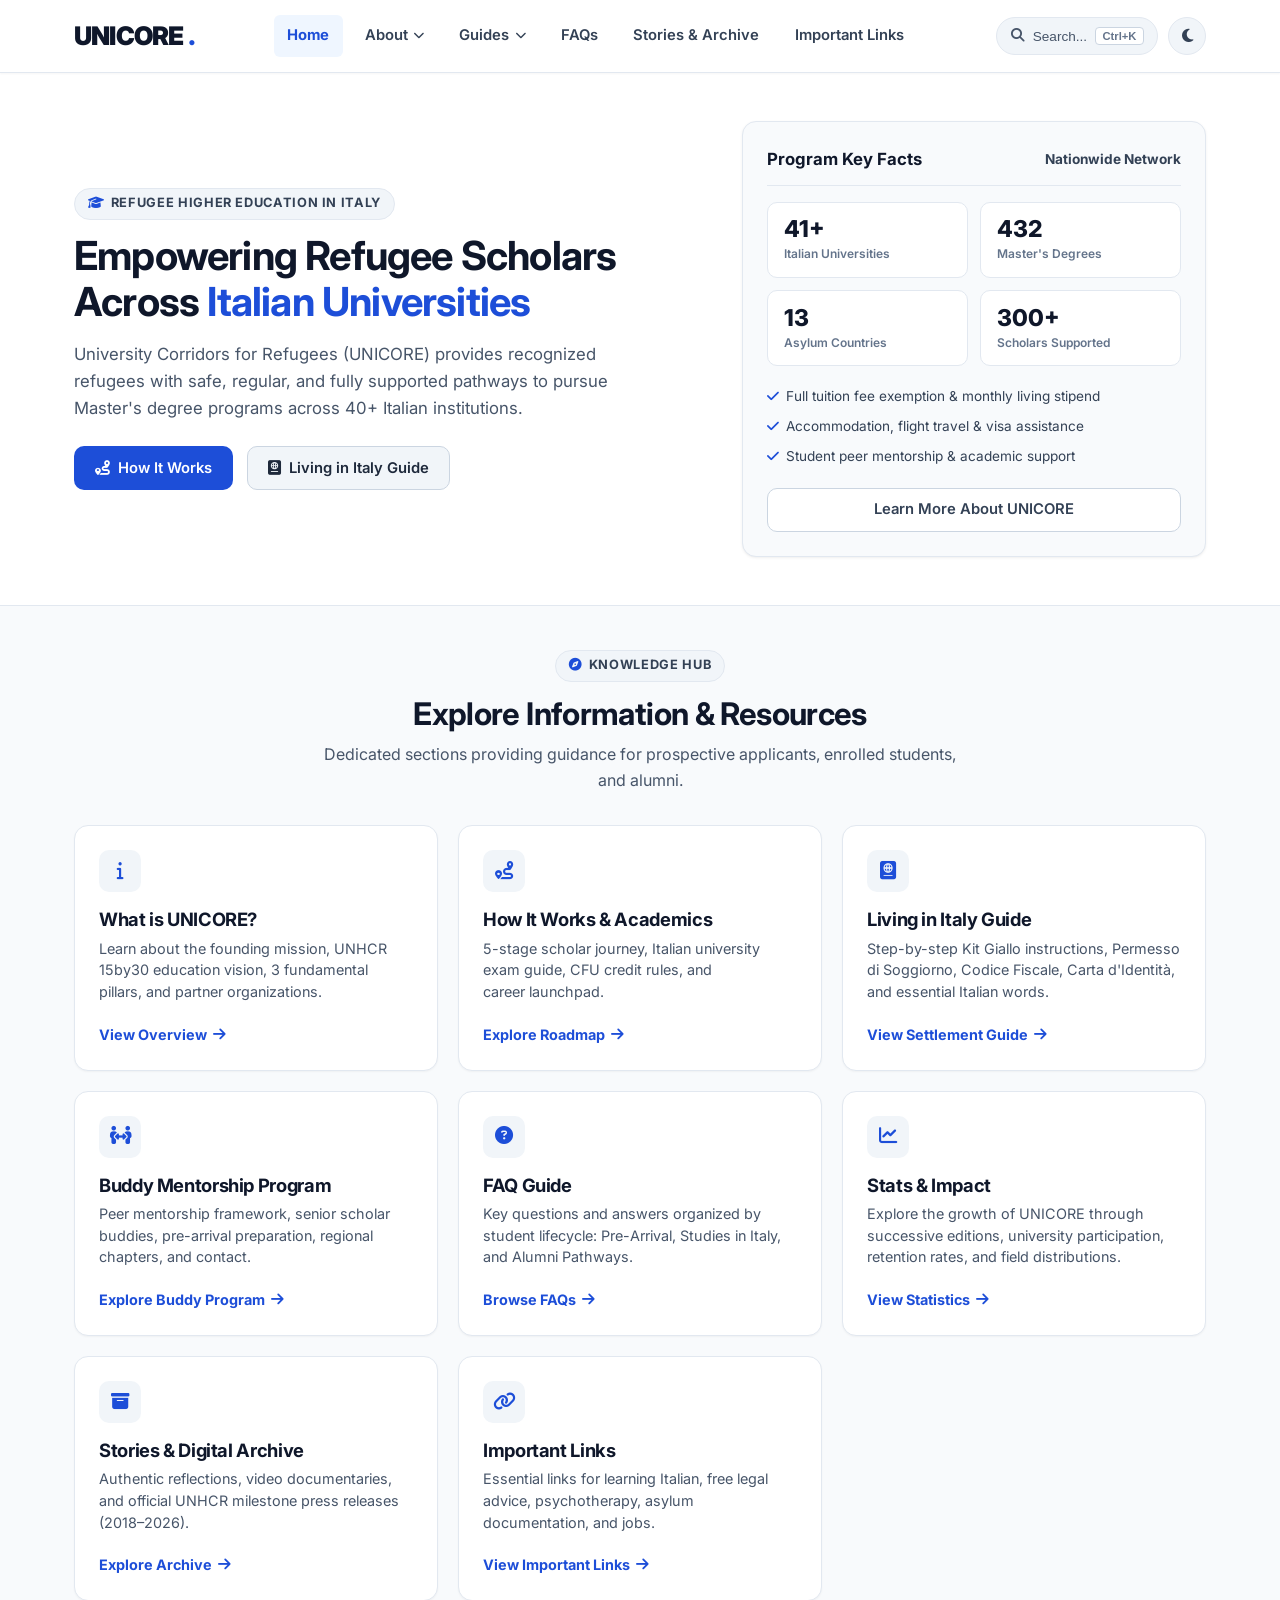
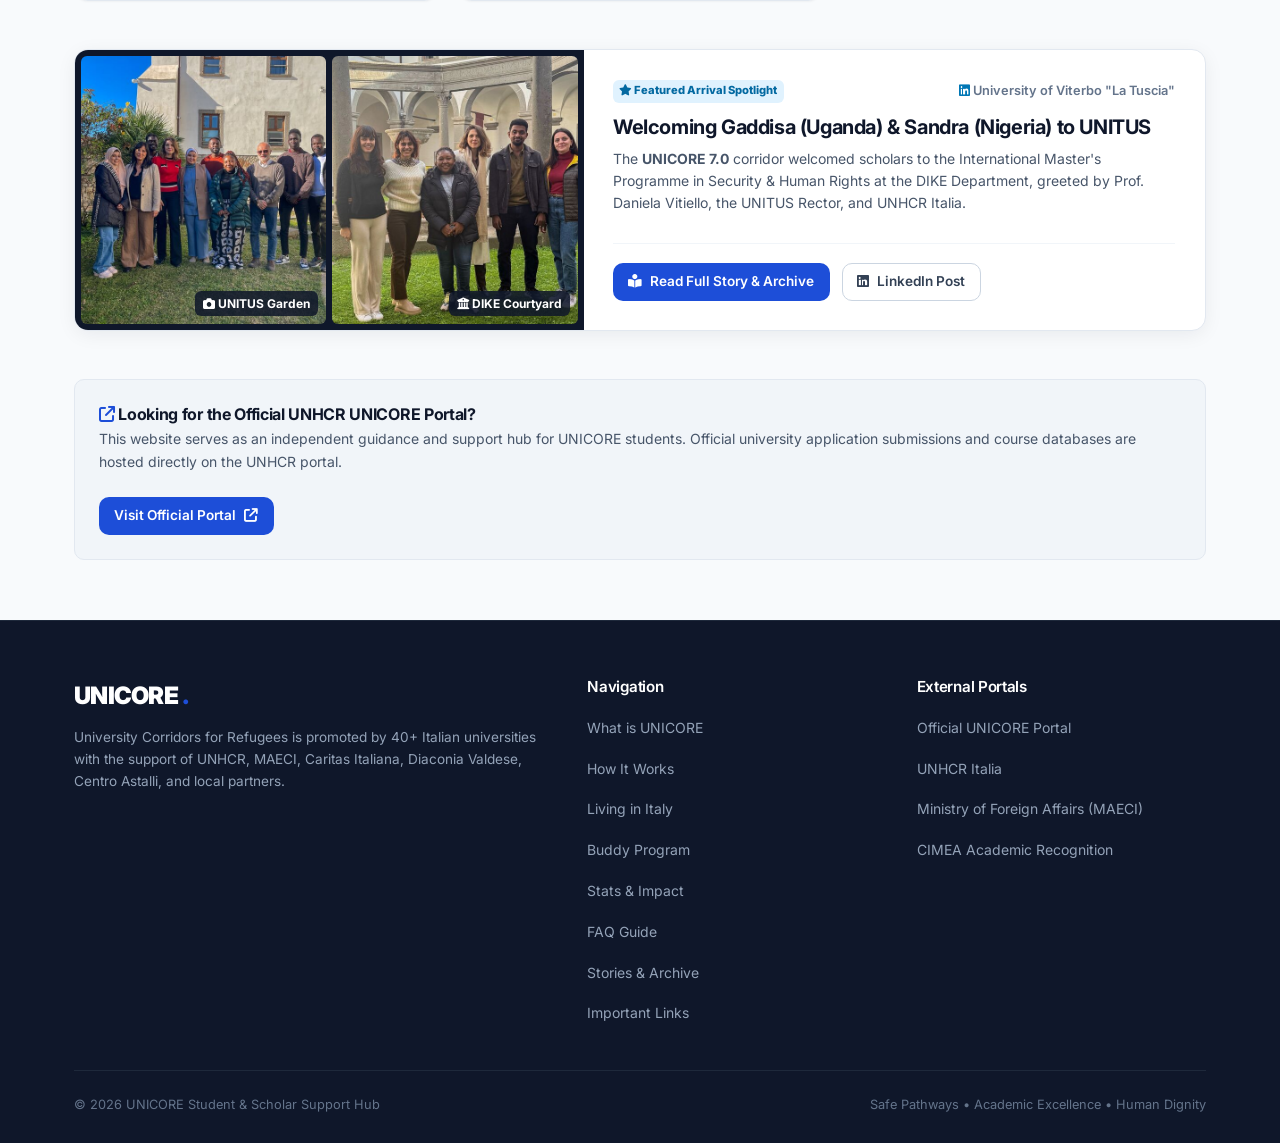
==== index.html @ dc1072e4 "feat: implement survey data improvements, student stories, and UX optimizations - Added financial su" ====
<!DOCTYPE html>
<html lang="en">
<head>
  <meta charset="UTF-8">
  <meta name="viewport" content="width=device-width, initial-scale=1.0">
  <title>UNICORE | University Corridors for Refugees Support Hub</title>
  
  <!-- Fonts & Icons -->
  <link rel="preconnect" href="https://fonts.googleapis.com">
  <link rel="preconnect" href="https://fonts.gstatic.com" crossorigin>
  <link href="https://fonts.googleapis.com/css2?family=Inter:wght@400;500;600;700;800;900&display=swap" rel="stylesheet">
  <link rel="stylesheet" href="https://cdnjs.cloudflare.com/ajax/libs/font-awesome/6.5.1/css/all.min.css">
  
  <!-- Stylesheet -->
  <link rel="stylesheet" href="css/styles.css">
</head>
<body>

  <!-- Navbar -->
  <header class="navbar">
    <div class="container">
      <a href="index.html" class="brand" aria-label="UNICORE">
        UNICORE<span class="brand-dot">.</span>
      </a>

      <nav class="nav-menu" id="navMenu" aria-label="Primary Navigation">
        <a href="index.html" class="nav-link active">Home</a>
        
        <!-- About Dropdown -->
        <div class="nav-item nav-dropdown">
          <a href="about.html" class="nav-link dropdown-trigger">
            About <i class="fa-solid fa-chevron-down" style="font-size: 0.7rem;"></i>
          </a>
          <div class="dropdown-menu">
            <a href="about.html" class="dropdown-link"><i class="fa-solid fa-info-circle"></i> Overview & Mission</a>
            <a href="how-it-works.html" class="dropdown-link"><i class="fa-solid fa-route"></i> How It Works & Academics</a>
            <a href="progress-stats.html" class="dropdown-link"><i class="fa-solid fa-chart-simple"></i> Stats & Impact</a>
          </div>
        </div>

        <!-- Guides Dropdown -->
        <div class="nav-item nav-dropdown">
          <a href="living-in-italy.html" class="nav-link dropdown-trigger">
            Guides <i class="fa-solid fa-chevron-down" style="font-size: 0.7rem;"></i>
          </a>
          <div class="dropdown-menu">
            <a href="living-in-italy.html" class="dropdown-link"><i class="fa-solid fa-passport"></i> Living in Italy & Documents</a>
            <a href="buddy-program.html" class="dropdown-link"><i class="fa-solid fa-people-arrows"></i> Buddy Mentorship Program</a>
          </div>
        </div>

        <a href="faq.html" class="nav-link">FAQs</a>
        <a href="stories-archive.html" class="nav-link">Stories & Archive</a>
        <a href="important-links.html" class="nav-link">Important Links</a>
      </nav>

            <div class="nav-actions">
        <button class="search-trigger-btn" aria-label="Open global search">
          <i class="fa-solid fa-magnifying-glass"></i>
          <span>Search...</span>
          <span class="search-kbd-shortcut">Ctrl+K</span>
        </button>

        <button class="theme-toggle-btn" aria-label="Switch between light and dark mode">
          <i class="fa-solid fa-moon"></i>
        </button>

        <button class="nav-toggle" id="navToggle" aria-label="Toggle navigation menu" aria-expanded="false">
          <i class="fa-solid fa-bars"></i>
        </button>
      </div>
    </div>
  </header>

  <!-- Hero Section -->
  <section class="home-hero">
    <div class="container">
      <div class="hero-grid">
        <div class="hero-content">
          <span class="section-badge">
            <i class="fa-solid fa-graduation-cap"></i> Refugee Higher Education In Italy
          </span>
          <h1>Empowering Refugee Scholars Across <span>Italian Universities</span></h1>
          <p>
            University Corridors for Refugees (UNICORE) provides recognized refugees with safe, regular, and fully supported pathways to pursue Master's degree programs across 40+ Italian institutions.
          </p>
          <div class="hero-cta-group">
            <a href="how-it-works.html" class="btn btn-primary">
              <i class="fa-solid fa-route"></i> How It Works
            </a>
            <a href="living-in-italy.html" class="btn btn-secondary">
              <i class="fa-solid fa-passport"></i> Living in Italy Guide
            </a>
          </div>
        </div>

        <div class="hero-card">
          <div class="hero-card-header">
            <div class="hero-card-title">Program Key Facts</div>
            <span style="font-size: 0.85rem; font-weight: 700; color: var(--slate-700);">Nationwide Network</span>
          </div>
          <div class="quick-stats-grid">
            <div class="quick-stat-item">
              <div class="quick-stat-number counter-val" data-target="41" data-suffix="+">0</div>
              <div class="quick-stat-label">Italian Universities</div>
            </div>
            <div class="quick-stat-item">
              <div class="quick-stat-number counter-val" data-target="432" data-suffix="">0</div>
              <div class="quick-stat-label">Master's Degrees</div>
            </div>
            <div class="quick-stat-item">
              <div class="quick-stat-number counter-val" data-target="13" data-suffix="">0</div>
              <div class="quick-stat-label">Asylum Countries</div>
            </div>
            <div class="quick-stat-item">
              <div class="quick-stat-number counter-val" data-target="300" data-suffix="+">0</div>
              <div class="quick-stat-label">Scholars Supported</div>
            </div>
          </div>
          <ul class="hero-feature-list">
            <li><i class="fa-solid fa-check"></i> Full tuition fee exemption & monthly living stipend</li>
            <li><i class="fa-solid fa-check"></i> Accommodation, flight travel & visa assistance</li>
            <li><i class="fa-solid fa-check"></i> Student peer mentorship & academic support</li>
          </ul>
          <a href="about.html" class="btn btn-outline" style="width: 100%;">
            Learn More About UNICORE
          </a>
        </div>
      </div>
    </div>
  </section>

  <!-- Portal Sections Gateway Grid -->
  <section class="section bg-light">
    <div class="container">
      <div class="section-header">
        <span class="section-badge"><i class="fa-solid fa-compass"></i> Knowledge Hub</span>
        <h2>Explore Information & Resources</h2>
        <p>
          Dedicated sections providing guidance for prospective applicants, enrolled students, and alumni.
        </p>
      </div>

      <div class="portal-grid">
        
        <!-- Gateway Card 1 -->
        <div class="portal-card">
          <div class="portal-card-icon"><i class="fa-solid fa-info"></i></div>
          <h3>What is UNICORE?</h3>
          <p>
            Learn about the founding mission, UNHCR 15by30 education vision, 3 fundamental pillars, and partner organizations.
          </p>
          <a href="about.html" class="portal-card-link">View Overview <i class="fa-solid fa-arrow-right"></i></a>
        </div>

        <!-- Gateway Card 2 -->
        <div class="portal-card">
          <div class="portal-card-icon"><i class="fa-solid fa-route"></i></div>
          <h3>How It Works & Academics</h3>
          <p>
            5-stage scholar journey, Italian university exam guide, CFU credit rules, and career launchpad.
          </p>
          <a href="how-it-works.html" class="portal-card-link">Explore Roadmap <i class="fa-solid fa-arrow-right"></i></a>
        </div>

        <!-- Gateway Card 3 -->
        <div class="portal-card">
          <div class="portal-card-icon"><i class="fa-solid fa-passport"></i></div>
          <h3>Living in Italy Guide</h3>
          <p>
            Step-by-step Kit Giallo instructions, Permesso di Soggiorno, Codice Fiscale, Carta d'Identità, and essential Italian words.
          </p>
          <a href="living-in-italy.html" class="portal-card-link">View Settlement Guide <i class="fa-solid fa-arrow-right"></i></a>
        </div>

        <!-- Gateway Card 4 -->
        <div class="portal-card">
          <div class="portal-card-icon"><i class="fa-solid fa-people-arrows"></i></div>
          <h3>Buddy Mentorship Program</h3>
          <p>
            Peer mentorship framework, senior scholar buddies, pre-arrival preparation, regional chapters, and contact.
          </p>
          <a href="buddy-program.html" class="portal-card-link">Explore Buddy Program <i class="fa-solid fa-arrow-right"></i></a>
        </div>

        <!-- Gateway Card 5 -->
        <div class="portal-card">
          <div class="portal-card-icon"><i class="fa-solid fa-circle-question"></i></div>
          <h3>FAQ Guide</h3>
          <p>
            Key questions and answers organized by student lifecycle: Pre-Arrival, Studies in Italy, and Alumni Pathways.
          </p>
          <a href="faq.html" class="portal-card-link">Browse FAQs <i class="fa-solid fa-arrow-right"></i></a>
        </div>

        <!-- Gateway Card 6 -->
        <div class="portal-card">
          <div class="portal-card-icon"><i class="fa-solid fa-chart-line"></i></div>
          <h3>Stats & Impact</h3>
          <p>
            Explore the growth of UNICORE through successive editions, university participation, retention rates, and field distributions.
          </p>
          <a href="progress-stats.html" class="portal-card-link">View Statistics <i class="fa-solid fa-arrow-right"></i></a>
        </div>

        <!-- Gateway Card 7 -->
        <div class="portal-card">
          <div class="portal-card-icon"><i class="fa-solid fa-box-archive"></i></div>
          <h3>Stories & Digital Archive</h3>
          <p>
            Authentic reflections, video documentaries, and official UNHCR milestone press releases (2018–2026).
          </p>
          <a href="stories-archive.html" class="portal-card-link">Explore Archive <i class="fa-solid fa-arrow-right"></i></a>
        </div>

        <!-- Gateway Card 8 -->
        <div class="portal-card">
          <div class="portal-card-icon"><i class="fa-solid fa-link"></i></div>
          <h3>Important Links</h3>
          <p>
            Essential links for learning Italian, free legal advice, psychotherapy, asylum documentation, and jobs.
          </p>
          <a href="important-links.html" class="portal-card-link">View Important Links <i class="fa-solid fa-arrow-right"></i></a>
        </div>

      </div>

      <!-- Featured Scholar Story Spotlight -->
      <div class="spotlight-story-card" style="margin: 3rem 0 2rem 0;">
        <div class="spotlight-story-grid">
          
          <div class="spotlight-media-gallery">
            <a href="images/stories/unitus_unicore_7_garden.jpg" target="_blank" rel="noopener noreferrer" class="spotlight-media-link">
              <img src="images/stories/unitus_unicore_7_garden.jpg" alt="University of Tuscia UNICORE 7.0 Reception in Garden">
              <span class="video-duration-badge" style="bottom: 8px; right: 8px; background: rgba(15, 23, 42, 0.85);"><i class="fa-solid fa-camera"></i> UNITUS Garden</span>
            </a>
            <a href="images/stories/unitus_unicore_7_courtyard.jpg" target="_blank" rel="noopener noreferrer" class="spotlight-media-link">
              <img src="images/stories/unitus_unicore_7_courtyard.jpg" alt="University of Tuscia DIKE Courtyard">
              <span class="video-duration-badge" style="bottom: 8px; right: 8px; background: rgba(15, 23, 42, 0.85);"><i class="fa-solid fa-building-columns"></i> DIKE Courtyard</span>
            </a>
          </div>

          <div class="spotlight-content-body">
            <div>
              <div style="display: flex; align-items: center; justify-content: space-between; gap: 0.5rem; flex-wrap: wrap; margin-bottom: 0.75rem;">
                <span class="glossary-category-badge" style="background: #e0f2fe; color: #0369a1; font-weight: 800;"><i class="fa-solid fa-star"></i> Featured Arrival Spotlight</span>
                <span style="font-size: 0.8rem; color: var(--slate-500); font-weight: 600;"><i class="fa-brands fa-linkedin" style="color: #0077b5;"></i> University of Viterbo "La Tuscia"</span>
              </div>

              <h3 style="font-size: 1.25rem; color: var(--slate-900); margin-bottom: 0.5rem;">
                Welcoming Gaddisa (Uganda) & Sandra (Nigeria) to UNITUS
              </h3>

              <p style="font-size: 0.875rem; color: var(--slate-600); line-height: 1.6; margin-bottom: 1rem;">
                The <strong>UNICORE 7.0</strong> corridor welcomed scholars to the International Master's Programme in Security & Human Rights at the DIKE Department, greeted by Prof. Daniela Vitiello, the UNITUS Rector, and UNHCR Italia.
              </p>
            </div>

            <div class="spotlight-footer-actions">
              <a href="stories-archive.html" class="btn btn-primary btn-sm">
                <i class="fa-solid fa-book-open-reader"></i> Read Full Story & Archive
              </a>
              <a href="https://www.linkedin.com/posts/daniela-vitiello_unicore-activity-7396238700147367936-yoml" target="_blank" rel="noopener noreferrer" class="btn btn-outline btn-sm">
                <i class="fa-brands fa-linkedin"></i> LinkedIn Post
              </a>
            </div>
          </div>

        </div>
      </div>

      <!-- Official Reference Callout -->
      <div class="official-reference-box">
        <div class="official-reference-text">
          <h4><i class="fa-solid fa-arrow-up-right-from-square" style="color: var(--primary);"></i> Looking for the Official UNHCR UNICORE Portal?</h4>
          <p>This website serves as an independent guidance and support hub for UNICORE students. Official university application submissions and course databases are hosted directly on the UNHCR portal.</p>
        </div>
        <a href="https://universitycorridors.unhcr.it/" target="_blank" rel="noopener noreferrer" class="btn btn-primary btn-sm">
          Visit Official Portal <i class="fa-solid fa-external-link"></i>
        </a>
      </div>

    </div>
  </section>

  <!-- Footer -->
  <footer class="footer">
    <div class="container">
      <div class="footer-grid">
        <div class="footer-brand">
          <div class="brand">UNICORE<span class="brand-dot">.</span></div>
          <p>
            University Corridors for Refugees is promoted by 40+ Italian universities with the support of UNHCR, MAECI, Caritas Italiana, Diaconia Valdese, Centro Astalli, and local partners.
          </p>
        </div>

        <div class="footer-col">
          <h4>Navigation</h4>
          <ul class="footer-links">
            <li><a href="about.html">What is UNICORE</a></li>
            <li><a href="how-it-works.html">How It Works</a></li>
            <li><a href="living-in-italy.html">Living in Italy</a></li>
            <li><a href="buddy-program.html">Buddy Program</a></li>
            <li><a href="progress-stats.html">Stats & Impact</a></li>
            <li><a href="faq.html">FAQ Guide</a></li>
            <li><a href="stories-archive.html">Stories & Archive</a></li>
            <li><a href="important-links.html">Important Links</a></li>
          </ul>
        </div>

        <div class="footer-col">
          <h4>External Portals</h4>
          <ul class="footer-links">
            <li><a href="https://universitycorridors.unhcr.it/" target="_blank" rel="noopener noreferrer">Official UNICORE Portal</a></li>
            <li><a href="https://www.unhcr.it/" target="_blank" rel="noopener noreferrer">UNHCR Italia</a></li>
            <li><a href="https://www.esteri.it/" target="_blank" rel="noopener noreferrer">Ministry of Foreign Affairs (MAECI)</a></li>
            <li><a href="https://www.cimea.it/" target="_blank" rel="noopener noreferrer">CIMEA Academic Recognition</a></li>
          </ul>
        </div>
      </div>

      <div class="footer-bottom">
        <div>&copy; 2026 UNICORE Student & Scholar Support Hub</div>
        <div>Safe Pathways &bull; Academic Excellence &bull; Human Dignity</div>
      </div>
    </div>
  </footer>

    <!-- Universal Global Search Modal -->
  <div class="search-modal-backdrop" id="globalSearchModal" role="dialog" aria-modal="true" aria-label="Search site resources">
    <div class="search-modal-card">
      <div class="search-modal-header">
        <i class="fa-solid fa-magnifying-glass"></i>
        <input type="text" id="globalSearchInput" class="search-modal-input" placeholder="Search guides, Permesso, CFU, universities, FAQs..." autocomplete="off">
        <button class="search-modal-close-btn" aria-label="Close search">ESC</button>
      </div>
      <div class="search-results-list" id="globalSearchResults">
        <!-- Live dynamic search items will be populated here -->
      </div>
      <div class="search-modal-footer">
        <span>Press <kbd>ESC</kbd> to close</span>
        <div class="search-footer-shortcuts">
          <span>Navigate <kbd>&uarr;</kbd> <kbd>&darr;</kbd></span>
          <span>Select <kbd>&crarr;</kbd></span>
        </div>
      </div>
    </div>
  </div>

  <script src="js/app.js"></script>
</body>
</html>
---- css/styles.css ----
/* ==========================================================================
   UNICORE Scholar & Student Support Platform — Design System & Stylesheet
   Executive, Clean, Modern, Neutral & Mobile-Optimized
   ========================================================================== */

:root {
  /* Clean, Neutral & Executive Color Palette */
  --primary: #1d4ed8;            /* Executive Royal Blue (Single Focused Accent) */
  --primary-hover: #1e40af;
  --primary-light: #eff6ff;
  --primary-border: #bfdbfe;
  
  --slate-900: #0f172a;          /* Deep Headline Slate */
  --slate-800: #1e293b;          /* Dark Surface Slate */
  --slate-700: #334155;          /* Primary Body Text */
  --slate-600: #475569;          /* Secondary Text */
  --slate-500: #64748b;          /* Muted Text & Neutral Icons */
  --slate-400: #94a3b8;          /* Light Slate Accents */
  --slate-300: #cbd5e1;          /* Form Borders */
  --slate-200: #e2e8f0;          /* Clean Component Borders */
  --slate-100: #f1f5f9;          /* Neutral Surface Backgrounds */
  --slate-50: #f8fafc;           /* Light Canvas */
  --white: #ffffff;
  
  /* Neutral Functional Tokens */
  --surface-badge: #f1f5f9;
  --surface-badge-border: #e2e8f0;
  --surface-badge-text: #334155;

  /* Layout & Geometry */
  --radius-sm: 6px;
  --radius-md: 10px;
  --radius-lg: 14px;
  --radius-xl: 20px;
  --radius-full: 9999px;
  
  --shadow-xs: 0 1px 2px 0 rgba(0, 0, 0, 0.04);
  --shadow-sm: 0 1px 3px 0 rgba(0, 0, 0, 0.06), 0 1px 2px -1px rgba(0, 0, 0, 0.04);
  --shadow-md: 0 4px 12px -2px rgba(0, 0, 0, 0.06), 0 2px 6px -2px rgba(0, 0, 0, 0.04);
  --shadow-lg: 0 12px 24px -4px rgba(0, 0, 0, 0.08), 0 4px 8px -2px rgba(0, 0, 0, 0.03);
  --shadow-xl: 0 20px 30px -6px rgba(15, 23, 42, 0.1);
  
  --transition: all 0.2s cubic-bezier(0.4, 0, 0.2, 1);
  --font-main: 'Inter', -apple-system, BlinkMacSystemFont, 'Segoe UI', Roboto, Helvetica, Arial, sans-serif;
}

/* High-Contrast / Dark Mode Theme Variables */
[data-theme="dark"] {
  --primary: #38bdf8;            /* Sky Blue Accent */
  --primary-hover: #7dd3fc;
  --primary-light: #082f49;
  --primary-border: #0284c7;
  
  --slate-900: #f8fafc;          /* Pure Light for Headings */
  --slate-800: #f1f5f9;          /* High contrast text */
  --slate-700: #e2e8f0;          /* Main body text */
  --slate-600: #cbd5e1;          /* Secondary text */
  --slate-500: #94a3b8;          /* Muted labels & icons */
  --slate-400: #64748b;
  --slate-300: #475569;          /* Form inputs & borders */
  --slate-200: #334155;          /* Card borders */
  --slate-100: #1e293b;          /* Secondary surface */
  --slate-50: #0b1120;           /* Main dark canvas */
  --white: #131d33;              /* Base card backgrounds */
  
  --surface-badge: #1e293b;
  --surface-badge-border: #334155;
  --surface-badge-text: #e2e8f0;

  --shadow-xs: 0 1px 2px 0 rgba(0, 0, 0, 0.4);
  --shadow-sm: 0 1px 3px 0 rgba(0, 0, 0, 0.5);
  --shadow-md: 0 4px 12px -2px rgba(0, 0, 0, 0.6);
  --shadow-lg: 0 12px 24px -4px rgba(0, 0, 0, 0.7);
  --shadow-xl: 0 20px 30px -6px rgba(0, 0, 0, 0.8);
}

/* Global Reset */
* {
  box-sizing: border-box;
  margin: 0;
  padding: 0;
}

html {
  scroll-behavior: smooth;
  font-size: 16px;
  -webkit-text-size-adjust: 100%;
}

body {
  font-family: var(--font-main);
  color: var(--slate-700);
  background-color: var(--slate-50);
  line-height: 1.6;
  -webkit-font-smoothing: antialiased;
  -moz-osx-font-smoothing: grayscale;
  display: flex;
  flex-direction: column;
  min-height: 100vh;
  overflow-x: hidden;
}

img {
  max-width: 100%;
  height: auto;
  display: block;
}

a {
  color: var(--primary);
  text-decoration: none;
  transition: var(--transition);
}

a:hover {
  color: var(--primary-hover);
}

ul {
  list-style: none;
}

/* Layout Container (Desktop & Mobile Optimized) */
.container {
  max-width: 1180px;
  margin: 0 auto;
  padding: 0 1.5rem;
  width: 100%;
}

/* Typography */
h1, h2, h3, h4, h5, h6 {
  color: var(--slate-900);
  font-weight: 700;
  line-height: 1.25;
  letter-spacing: -0.02em;
}

/* Clean Neutral Section Badges (No Rainbow Clutter) */
.section-badge {
  display: inline-flex;
  align-items: center;
  gap: 0.4rem;
  font-size: 0.8rem;
  font-weight: 700;
  text-transform: uppercase;
  letter-spacing: 0.05em;
  color: var(--slate-700);
  background-color: var(--surface-badge);
  border: 1px solid var(--surface-badge-border);
  padding: 0.3rem 0.8rem;
  border-radius: var(--radius-full);
  margin-bottom: 0.85rem;
}

.section-badge i {
  color: var(--primary);
}

.section-header {
  text-align: center;
  max-width: 720px;
  margin: 0 auto 2rem auto;
}

.section-header h2 {
  font-size: 1.95rem;
  margin-bottom: 0.5rem;
}

.section-header p {
  font-size: 1rem;
  color: var(--slate-600);
}

/* Breadcrumbs Bar */
.breadcrumbs-bar {
  background-color: var(--white);
  border-bottom: 1px solid var(--slate-200);
  padding: 0.75rem 0;
  font-size: 0.85rem;
}

.breadcrumbs {
  display: flex;
  align-items: center;
  gap: 0.5rem;
  color: var(--slate-500);
  flex-wrap: wrap;
}

.breadcrumbs a {
  color: var(--slate-600);
  font-weight: 500;
}

.breadcrumbs a:hover {
  color: var(--primary);
}

.breadcrumbs .current {
  color: var(--slate-900);
  font-weight: 600;
}

/* Buttons (Touch-Friendly & Accessible) */
.btn {
  display: inline-flex;
  align-items: center;
  justify-content: center;
  gap: 0.5rem;
  font-size: 0.925rem;
  font-weight: 600;
  padding: 0.65rem 1.25rem;
  min-height: 44px; /* Mobile accessibility standard */
  border-radius: var(--radius-md);
  border: 1px solid transparent;
  cursor: pointer;
  transition: var(--transition);
  text-align: center;
  line-height: 1.4;
  touch-action: manipulation;
}

.btn-primary {
  background-color: var(--primary);
  color: var(--white);
}

.btn-primary:hover {
  background-color: var(--primary-hover);
  color: var(--white);
  box-shadow: var(--shadow-sm);
  transform: translateY(-1px);
}

.btn-secondary {
  background-color: var(--slate-100);
  color: var(--slate-800);
  border-color: var(--slate-300);
}

.btn-secondary:hover {
  background-color: var(--slate-200);
  color: var(--slate-900);
}

.btn-outline {
  border-color: var(--slate-300);
  color: var(--slate-700);
  background: var(--white);
}

.btn-outline:hover {
  border-color: var(--primary);
  color: var(--primary);
  background: var(--primary-light);
}

.btn-sm {
  padding: 0.45rem 0.9rem;
  font-size: 0.85rem;
  min-height: 38px;
}

/* Navbar */
.navbar {
  position: sticky;
  top: 0;
  z-index: 1000;
  background-color: var(--white);
  border-bottom: 1px solid var(--slate-200);
  box-shadow: var(--shadow-xs);
}

.navbar .container {
  display: flex;
  align-items: center;
  justify-content: space-between;
  height: 4.5rem;
}

/* Clean Text Brand */
.brand {
  display: flex;
  align-items: center;
  gap: 0.25rem;
  font-size: 1.6rem;
  font-weight: 900;
  letter-spacing: -0.03em;
  color: var(--slate-900);
  text-decoration: none;
}

.brand-dot {
  color: var(--primary);
}

/* Desktop Navigation Menu */
.nav-menu {
  display: flex;
  align-items: center;
  gap: 0.5rem;
}

.nav-item {
  position: relative;
}

.nav-link {
  display: inline-flex;
  align-items: center;
  gap: 0.35rem;
  color: var(--slate-700);
  font-weight: 600;
  font-size: 0.925rem;
  padding: 0.55rem 0.85rem;
  border-radius: var(--radius-sm);
  transition: var(--transition);
  min-height: 40px;
}

.nav-link:hover {
  color: var(--primary);
  background-color: var(--slate-100);
}

.nav-link.active {
  color: var(--primary);
  background-color: var(--primary-light);
  font-weight: 700;
}

/* Dropdown Menu */
.nav-dropdown {
  position: relative;
}

.dropdown-menu {
  position: absolute;
  top: 100%;
  left: 0;
  width: 220px;
  background-color: var(--white);
  border: 1px solid var(--slate-200);
  border-radius: var(--radius-md);
  box-shadow: var(--shadow-lg);
  padding: 0.5rem;
  display: none;
  flex-direction: column;
  gap: 0.25rem;
  z-index: 1010;
  animation: dropdownFade 0.15s ease-out forwards;
}

@keyframes dropdownFade {
  from { opacity: 0; transform: translateY(6px); }
  to { opacity: 1; transform: translateY(0); }
}

.nav-dropdown:hover .dropdown-menu,
.nav-dropdown:focus-within .dropdown-menu {
  display: flex;
}

.dropdown-link {
  display: flex;
  align-items: center;
  gap: 0.6rem;
  padding: 0.6rem 0.75rem;
  font-size: 0.875rem;
  font-weight: 500;
  color: var(--slate-700);
  border-radius: var(--radius-sm);
  transition: var(--transition);
  min-height: 40px;
}

.dropdown-link i {
  color: var(--slate-400);
  width: 16px;
  font-size: 0.85rem;
}

.dropdown-link:hover {
  background-color: var(--primary-light);
  color: var(--primary);
}

.dropdown-link:hover i {
  color: var(--primary);
}

.dropdown-link.active {
  background-color: var(--primary-light);
  color: var(--primary);
  font-weight: 700;
}

/* Nav Actions & Quick Controls */
.nav-actions {
  display: flex;
  align-items: center;
  gap: 0.6rem;
}

.search-trigger-btn {
  display: inline-flex;
  align-items: center;
  gap: 0.5rem;
  background-color: var(--slate-100);
  border: 1px solid var(--slate-200);
  border-radius: var(--radius-full);
  padding: 0.4rem 0.85rem;
  font-size: 0.85rem;
  font-weight: 500;
  color: var(--slate-600);
  cursor: pointer;
  transition: var(--transition);
  min-height: 38px;
}

.search-trigger-btn:hover {
  background-color: var(--slate-200);
  color: var(--slate-900);
  border-color: var(--primary-border);
}

.search-kbd-shortcut {
  font-size: 0.7rem;
  font-weight: 700;
  background-color: var(--white);
  border: 1px solid var(--slate-300);
  padding: 0.15rem 0.4rem;
  border-radius: 4px;
  color: var(--slate-500);
}

.theme-toggle-btn {
  background: var(--slate-100);
  border: 1px solid var(--slate-200);
  border-radius: var(--radius-full);
  width: 38px;
  height: 38px;
  display: inline-flex;
  align-items: center;
  justify-content: center;
  color: var(--slate-700);
  cursor: pointer;
  transition: var(--transition);
  font-size: 0.95rem;
}

.theme-toggle-btn:hover {
  background-color: var(--slate-200);
  color: var(--primary);
  border-color: var(--primary-border);
}

.nav-toggle {
  display: none;
  background: none;
  border: 1px solid var(--slate-300);
  border-radius: var(--radius-sm);
  padding: 0.5rem 0.75rem;
  min-width: 44px;
  min-height: 44px;
  font-size: 1.25rem;
  color: var(--slate-800);
  cursor: pointer;
  touch-action: manipulation;
}

.nav-toggle:focus {
  outline: 2px solid var(--primary);
}

/* Global Search Modal */
.search-modal-backdrop {
  position: fixed;
  top: 0;
  left: 0;
  width: 100vw;
  height: 100vh;
  background-color: rgba(15, 23, 42, 0.65);
  backdrop-filter: blur(6px);
  -webkit-backdrop-filter: blur(6px);
  z-index: 2000;
  display: none;
  align-items: flex-start;
  justify-content: center;
  padding: 4rem 1.5rem 2rem 1.5rem;
  animation: fadeIn 0.2s ease-out;
}

.search-modal-backdrop.open {
  display: flex;
}

.search-modal-card {
  background-color: var(--white);
  border: 1px solid var(--slate-200);
  border-radius: var(--radius-xl);
  box-shadow: var(--shadow-xl);
  width: 100%;
  max-width: 640px;
  overflow: hidden;
  display: flex;
  flex-direction: column;
  max-height: 80vh;
  animation: modalSlide 0.2s cubic-bezier(0.16, 1, 0.3, 1);
}

@keyframes modalSlide {
  from { opacity: 0; transform: translateY(-16px) scale(0.98); }
  to { opacity: 1; transform: translateY(0) scale(1); }
}

.search-modal-header {
  display: flex;
  align-items: center;
  gap: 0.85rem;
  padding: 1.15rem 1.5rem;
  border-bottom: 1px solid var(--slate-200);
  background-color: var(--white);
}

.search-modal-header i {
  color: var(--slate-400);
  font-size: 1.15rem;
}

.search-modal-input {
  flex: 1;
  border: none;
  background: transparent;
  font-family: inherit;
  font-size: 1.1rem;
  font-weight: 500;
  color: var(--slate-900);
  outline: none;
}

.search-modal-input::placeholder {
  color: var(--slate-400);
}

.search-modal-close-btn {
  background: var(--slate-100);
  border: 1px solid var(--slate-200);
  border-radius: var(--radius-sm);
  padding: 0.25rem 0.55rem;
  font-size: 0.75rem;
  font-weight: 700;
  color: var(--slate-500);
  cursor: pointer;
}

.search-modal-close-btn:hover {
  background-color: var(--slate-200);
  color: var(--slate-800);
}

.search-results-list {
  overflow-y: auto;
  padding: 0.75rem;
  display: flex;
  flex-direction: column;
  gap: 0.35rem;
}

.search-result-item {
  display: flex;
  align-items: center;
  justify-content: space-between;
  gap: 1rem;
  padding: 0.85rem 1rem;
  border-radius: var(--radius-md);
  text-decoration: none;
  transition: var(--transition);
  border: 1px solid transparent;
}

.search-result-item:hover,
.search-result-item.selected {
  background-color: var(--primary-light);
  border-color: var(--primary-border);
}

.search-result-item:hover .search-result-title,
.search-result-item.selected .search-result-title {
  color: var(--primary);
}

.search-result-info {
  display: flex;
  flex-direction: column;
  gap: 0.2rem;
}

.search-result-title {
  font-size: 0.95rem;
  font-weight: 700;
  color: var(--slate-900);
  display: flex;
  align-items: center;
  gap: 0.5rem;
}

.search-result-desc {
  font-size: 0.8rem;
  color: var(--slate-600);
}

.search-result-tag {
  font-size: 0.7rem;
  font-weight: 700;
  text-transform: uppercase;
  background-color: var(--slate-100);
  border: 1px solid var(--slate-200);
  color: var(--slate-600);
  padding: 0.15rem 0.45rem;
  border-radius: 4px;
}

.search-modal-footer {
  padding: 0.75rem 1.25rem;
  background-color: var(--slate-50);
  border-top: 1px solid var(--slate-200);
  display: flex;
  align-items: center;
  justify-content: space-between;
  font-size: 0.75rem;
  color: var(--slate-500);
}

.search-footer-shortcuts {
  display: flex;
  gap: 0.85rem;
}

.search-footer-shortcuts kbd {
  background: var(--white);
  border: 1px solid var(--slate-300);
  border-radius: 3px;
  padding: 0.1rem 0.35rem;
  font-family: inherit;
  font-size: 0.7rem;
  color: var(--slate-600);
}

.search-empty-state {
  padding: 2.5rem 1.5rem;
  text-align: center;
  color: var(--slate-500);
  font-size: 0.9rem;
}

/* Page Hero Banner */
.page-hero {
  background: linear-gradient(135deg, #0f172a 0%, #1e293b 100%);
  color: var(--white);
  padding: 2.5rem 0 2.75rem 0;
  border-bottom: 1px solid var(--slate-800);
}

.page-hero-content {
  max-width: 780px;
}

.page-hero-content h1 {
  font-size: 2.2rem;
  color: var(--white);
  margin-bottom: 0.5rem;
  letter-spacing: -0.02em;
}

.page-hero-content p {
  font-size: 1.05rem;
  color: #cbd5e1;
  line-height: 1.55;
}

/* Home Hero Section */
.home-hero {
  background-color: var(--white);
  padding: 3rem 0;
  border-bottom: 1px solid var(--slate-200);
}

.hero-grid {
  display: grid;
  grid-template-columns: 1.15fr 0.85fr;
  gap: 2.5rem;
  align-items: center;
}

.hero-content h1 {
  font-size: 2.5rem;
  color: var(--slate-900);
  line-height: 1.15;
  margin-bottom: 1rem;
}

.hero-content h1 span {
  color: var(--primary);
}

.hero-content p {
  font-size: 1.05rem;
  color: var(--slate-600);
  margin-bottom: 1.5rem;
  max-width: 580px;
}

.hero-cta-group {
  display: flex;
  align-items: center;
  gap: 0.85rem;
  flex-wrap: wrap;
}

/* Hero Info Card */
.hero-card {
  background-color: var(--slate-50);
  border: 1px solid var(--slate-200);
  border-radius: var(--radius-lg);
  padding: 1.5rem;
  box-shadow: var(--shadow-sm);
}

.hero-card-header {
  display: flex;
  align-items: center;
  justify-content: space-between;
  margin-bottom: 1rem;
  padding-bottom: 0.75rem;
  border-bottom: 1px solid var(--slate-200);
}

.hero-card-title {
  font-size: 1.05rem;
  font-weight: 700;
  color: var(--slate-900);
}

.quick-stats-grid {
  display: grid;
  grid-template-columns: repeat(2, 1fr);
  gap: 0.75rem;
  margin-bottom: 1.25rem;
}

.quick-stat-item {
  background-color: var(--white);
  padding: 0.85rem 1rem;
  border-radius: var(--radius-md);
  border: 1px solid var(--slate-200);
}

.quick-stat-number {
  font-size: 1.45rem;
  font-weight: 800;
  color: var(--slate-900);
  line-height: 1.2;
}

.quick-stat-label {
  font-size: 0.75rem;
  color: var(--slate-500);
  font-weight: 600;
}

.hero-feature-list {
  display: flex;
  flex-direction: column;
  gap: 0.5rem;
  font-size: 0.85rem;
  color: var(--slate-700);
  margin-bottom: 1.25rem;
}

.hero-feature-list li {
  display: flex;
  align-items: center;
  gap: 0.45rem;
}

.hero-feature-list i {
  color: var(--primary);
  font-size: 0.85rem;
}

/* Section Layouts */
.section {
  padding: 2.75rem 0;
}

.bg-white {
  background-color: var(--white);
}

.bg-light {
  background-color: var(--slate-50);
}

/* Portal Hub Gateway Cards (Home) */
.portal-grid {
  display: grid;
  grid-template-columns: repeat(auto-fit, minmax(300px, 1fr));
  gap: 1.25rem;
}

.portal-card {
  background-color: var(--white);
  border: 1px solid var(--slate-200);
  border-radius: var(--radius-lg);
  padding: 1.5rem;
  box-shadow: var(--shadow-xs);
  display: flex;
  flex-direction: column;
  transition: var(--transition);
}

.portal-card:hover {
  transform: translateY(-3px);
  border-color: var(--primary-border);
  box-shadow: var(--shadow-md);
}

.portal-card-icon {
  width: 42px;
  height: 42px;
  border-radius: var(--radius-md);
  background-color: var(--slate-100);
  color: var(--primary);
  display: flex;
  align-items: center;
  justify-content: center;
  font-size: 1.15rem;
  margin-bottom: 1rem;
}

.portal-card h3 {
  font-size: 1.15rem;
  margin-bottom: 0.4rem;
}

.portal-card p {
  font-size: 0.9rem;
  color: var(--slate-600);
  margin-bottom: 1.25rem;
  flex-grow: 1;
  line-height: 1.5;
}

.portal-card-link {
  font-size: 0.9rem;
  font-weight: 700;
  color: var(--primary);
  display: inline-flex;
  align-items: center;
  gap: 0.4rem;
  margin-top: auto;
}

/* Stats Dashboard */
.stats-dashboard {
  display: grid;
  grid-template-columns: repeat(auto-fit, minmax(240px, 1fr));
  gap: 1.5rem;
  margin-bottom: 3rem;
}

.stat-card-lg {
  background-color: var(--white);
  border: 1px solid var(--slate-200);
  border-radius: var(--radius-lg);
  padding: 2rem;
  text-align: center;
  box-shadow: var(--shadow-xs);
  transition: var(--transition);
}

.stat-card-lg:hover {
  border-color: var(--primary-border);
  box-shadow: var(--shadow-sm);
}

.stat-card-icon {
  font-size: 1.75rem;
  color: var(--slate-700);
  margin-bottom: 0.75rem;
}

.stat-card-number {
  font-size: 2.5rem;
  font-weight: 800;
  color: var(--slate-900);
  line-height: 1;
  margin-bottom: 0.35rem;
}

.stat-card-title {
  font-size: 1rem;
  font-weight: 700;
  color: var(--slate-800);
  margin-bottom: 0.25rem;
}

.stat-card-desc {
  font-size: 0.85rem;
  color: var(--slate-500);
}

/* Clean Milestone Table */
.milestones-table-wrapper {
  background-color: var(--white);
  border-radius: var(--radius-lg);
  border: 1px solid var(--slate-200);
  overflow-x: auto;
  -webkit-overflow-scrolling: touch;
  box-shadow: var(--shadow-xs);
  width: 100%;
}

.milestones-table {
  width: 100%;
  border-collapse: collapse;
  text-align: left;
  font-size: 0.925rem;
  min-width: 620px;
}

.milestones-table th {
  background-color: var(--slate-100);
  color: var(--slate-900);
  font-weight: 700;
  padding: 1rem 1.25rem;
  border-bottom: 1px solid var(--slate-200);
}

.milestones-table td {
  padding: 1rem 1.25rem;
  border-bottom: 1px solid var(--slate-200);
  color: var(--slate-700);
}

.milestones-table tr:last-child td {
  border-bottom: none;
}

.milestones-table tr:hover td {
  background-color: var(--slate-50);
}

.milestones-table .active-edition {
  background-color: var(--slate-100);
  font-weight: 600;
}

/* Pillar Cards (About Page) */
.pillars-grid {
  display: grid;
  grid-template-columns: repeat(auto-fit, minmax(300px, 1fr));
  gap: 1.75rem;
}

.pillar-card {
  background-color: var(--white);
  border-radius: var(--radius-lg);
  border: 1px solid var(--slate-200);
  padding: 2rem;
  box-shadow: var(--shadow-xs);
  transition: var(--transition);
}

.pillar-card:hover {
  transform: translateY(-3px);
  border-color: var(--primary-border);
  box-shadow: var(--shadow-md);
}

.pillar-icon {
  width: 50px;
  height: 50px;
  border-radius: var(--radius-md);
  background-color: var(--slate-100);
  color: var(--primary);
  display: flex;
  align-items: center;
  justify-content: center;
  font-size: 1.35rem;
  margin-bottom: 1.25rem;
}

.pillar-card h3 {
  font-size: 1.25rem;
  margin-bottom: 0.5rem;
}

.pillar-card p {
  font-size: 0.925rem;
  color: var(--slate-600);
}

/* Partners Matrix */
.partners-matrix {
  display: grid;
  grid-template-columns: repeat(auto-fit, minmax(240px, 1fr));
  gap: 1.5rem;
}

.partner-box {
  background-color: var(--white);
  border: 1px solid var(--slate-200);
  border-radius: var(--radius-md);
  padding: 1.5rem;
  box-shadow: var(--shadow-xs);
}

.partner-badge {
  font-size: 0.75rem;
  font-weight: 700;
  text-transform: uppercase;
  color: var(--slate-600);
  margin-bottom: 0.35rem;
}

.partner-box h4 {
  font-size: 1.1rem;
  margin-bottom: 0.4rem;
}

.partner-box p {
  font-size: 0.875rem;
  color: var(--slate-600);
}

/* How It Works Journey Timeline */
.journey-timeline {
  position: relative;
  max-width: 860px;
  margin: 0 auto;
}

.journey-timeline::before {
  content: '';
  position: absolute;
  top: 0;
  bottom: 0;
  left: 28px;
  width: 2px;
  background-color: var(--slate-200);
  z-index: 1;
}

.journey-step {
  position: relative;
  display: flex;
  gap: 1.75rem;
  margin-bottom: 2.5rem;
}

.step-marker {
  width: 56px;
  height: 56px;
  background-color: var(--white);
  border: 3px solid var(--slate-800);
  color: var(--slate-900);
  border-radius: 50%;
  display: flex;
  align-items: center;
  justify-content: center;
  font-weight: 800;
  font-size: 1.25rem;
  z-index: 2;
  flex-shrink: 0;
  box-shadow: var(--shadow-sm);
  transition: var(--transition);
}

.journey-step:hover .step-marker {
  background-color: var(--slate-900);
  color: var(--white);
}

.step-card {
  background-color: var(--white);
  border: 1px solid var(--slate-200);
  border-radius: var(--radius-lg);
  padding: 1.75rem;
  flex: 1;
  box-shadow: var(--shadow-xs);
  transition: var(--transition);
}

.journey-step:hover .step-card {
  border-color: var(--primary-border);
  box-shadow: var(--shadow-md);
}

.step-meta {
  display: flex;
  justify-content: space-between;
  align-items: center;
  margin-bottom: 0.5rem;
}

.step-timeline-tag {
  font-size: 0.75rem;
  font-weight: 700;
  text-transform: uppercase;
  color: var(--slate-700);
  background-color: var(--slate-100);
  border: 1px solid var(--slate-200);
  padding: 0.2rem 0.65rem;
  border-radius: var(--radius-sm);
}

.step-card h3 {
  font-size: 1.25rem;
  margin-bottom: 0.5rem;
}

.step-card p {
  font-size: 0.925rem;
  color: var(--slate-600);
  margin-bottom: 1rem;
}

.step-checklist {
  display: grid;
  grid-template-columns: 1fr 1fr;
  gap: 0.5rem;
  font-size: 0.85rem;
  color: var(--slate-700);
  background-color: var(--slate-50);
  padding: 0.85rem 1rem;
  border-radius: var(--radius-md);
  border: 1px solid var(--slate-200);
}

.step-checklist li {
  display: flex;
  align-items: center;
  gap: 0.4rem;
}

/* FAQ Hub Section */
.faq-search-wrapper {
  max-width: 680px;
  margin: 0 auto 2rem auto;
  position: relative;
}

.faq-search-input {
  width: 100%;
  padding: 0.95rem 1.25rem 0.95rem 3rem;
  font-size: 1rem;
  border: 1px solid var(--slate-300);
  border-radius: var(--radius-full);
  outline: none;
  transition: var(--transition);
  background-color: var(--white);
  box-shadow: var(--shadow-xs);
  min-height: 48px;
}

.faq-search-input:focus {
  border-color: var(--primary);
  box-shadow: 0 0 0 3px rgba(29, 78, 216, 0.12);
}

.faq-search-icon {
  position: absolute;
  left: 1.15rem;
  top: 50%;
  transform: translateY(-50%);
  color: var(--slate-400);
  font-size: 1.1rem;
}

.faq-tabs {
  display: flex;
  justify-content: center;
  flex-wrap: wrap;
  gap: 0.5rem;
  margin-bottom: 2rem;
}

.faq-tab-btn {
  background-color: var(--white);
  color: var(--slate-700);
  border: 1px solid var(--slate-200);
  padding: 0.55rem 1.15rem;
  min-height: 44px;
  border-radius: var(--radius-full);
  font-weight: 600;
  font-size: 0.875rem;
  cursor: pointer;
  transition: var(--transition);
  display: flex;
  align-items: center;
  gap: 0.4rem;
  touch-action: manipulation;
}

.faq-tab-btn:hover {
  background-color: var(--slate-100);
  color: var(--slate-900);
}

.faq-tab-btn.active {
  background-color: var(--slate-900);
  color: var(--white);
  border-color: var(--slate-900);
  box-shadow: var(--shadow-xs);
}

.faq-accordion-list {
  max-width: 860px;
  margin: 0 auto;
  display: flex;
  flex-direction: column;
  gap: 0.85rem;
}

.faq-item {
  background-color: var(--white);
  border: 1px solid var(--slate-200);
  border-radius: var(--radius-md);
  overflow: hidden;
  transition: var(--transition);
}

.faq-item.active {
  border-color: var(--slate-400);
  box-shadow: var(--shadow-xs);
}

.faq-question {
  width: 100%;
  display: flex;
  justify-content: space-between;
  align-items: center;
  padding: 1.15rem 1.5rem;
  min-height: 52px;
  background: none;
  border: none;
  text-align: left;
  font-size: 1rem;
  font-weight: 700;
  color: var(--slate-900);
  cursor: pointer;
  transition: var(--transition);
  touch-action: manipulation;
}

.faq-question:hover {
  color: var(--primary);
}

.faq-icon {
  width: 28px;
  height: 28px;
  background-color: var(--slate-100);
  color: var(--slate-600);
  border-radius: 50%;
  display: flex;
  align-items: center;
  justify-content: center;
  flex-shrink: 0;
  font-size: 0.8rem;
  transition: var(--transition);
}

.faq-item.active .faq-icon {
  background-color: var(--slate-900);
  color: var(--white);
  transform: rotate(180deg);
}

.faq-answer {
  max-height: 0;
  overflow: hidden;
  transition: max-height 0.25s ease-out;
  padding: 0 1.5rem;
  color: var(--slate-600);
  font-size: 0.925rem;
  line-height: 1.6;
}

.faq-item.active .faq-answer {
  padding: 0 1.5rem 1.25rem 1.5rem;
}

/* Neutral Clean Support Directory Cards */
.support-filter-bar {
  display: flex;
  justify-content: center;
  flex-wrap: wrap;
  gap: 0.5rem;
  margin-bottom: 2.5rem;
}

.support-filter-btn {
  background-color: var(--white);
  color: var(--slate-700);
  border: 1px solid var(--slate-200);
  padding: 0.55rem 1.15rem;
  min-height: 44px;
  border-radius: var(--radius-full);
  font-weight: 600;
  font-size: 0.875rem;
  cursor: pointer;
  transition: var(--transition);
  display: flex;
  align-items: center;
  gap: 0.4rem;
  touch-action: manipulation;
}

.support-filter-btn:hover {
  background-color: var(--slate-100);
  color: var(--slate-900);
}

.support-filter-btn.active {
  background-color: var(--slate-900);
  color: var(--white);
  border-color: var(--slate-900);
}

.support-grid {
  display: grid;
  grid-template-columns: repeat(auto-fit, minmax(320px, 1fr));
  gap: 1.75rem;
}

.support-card {
  background-color: var(--white);
  border: 1px solid var(--slate-200);
  border-radius: var(--radius-lg);
  padding: 1.75rem;
  box-shadow: var(--shadow-xs);
  display: flex;
  flex-direction: column;
  transition: var(--transition);
}

.support-card:hover {
  transform: translateY(-3px);
  border-color: var(--primary-border);
  box-shadow: var(--shadow-md);
}

.support-card-header {
  display: flex;
  align-items: center;
  justify-content: space-between;
  margin-bottom: 1rem;
}

.support-icon-wrap {
  width: 44px;
  height: 44px;
  border-radius: var(--radius-md);
  background-color: var(--slate-100);
  color: var(--slate-800);
  display: flex;
  align-items: center;
  justify-content: center;
  font-size: 1.25rem;
}

.support-tag {
  font-size: 0.75rem;
  font-weight: 700;
  text-transform: uppercase;
  color: var(--slate-600);
  background-color: var(--slate-100);
  border: 1px solid var(--slate-200);
  padding: 0.2rem 0.55rem;
  border-radius: var(--radius-sm);
}

.support-card h3 {
  font-size: 1.2rem;
  margin-bottom: 0.5rem;
}

.support-card p {
  font-size: 0.9rem;
  color: var(--slate-600);
  margin-bottom: 1.25rem;
  flex-grow: 1;
}

.support-services-list {
  margin-bottom: 1.25rem;
  display: flex;
  flex-direction: column;
  gap: 0.35rem;
  font-size: 0.85rem;
  color: var(--slate-700);
}

.support-services-list li {
  display: flex;
  align-items: center;
  gap: 0.4rem;
}

.support-services-list i {
  color: var(--primary);
  font-size: 0.8rem;
}

.support-contacts {
  padding-top: 1rem;
  border-top: 1px solid var(--slate-100);
  font-size: 0.85rem;
  display: flex;
  flex-direction: column;
  gap: 0.4rem;
  color: var(--slate-600);
}

.support-contacts a {
  color: var(--slate-800);
  font-weight: 600;
}

.support-contacts a:hover {
  color: var(--primary);
}

/* Video Preview Cards */
.video-preview-grid {
  display: grid;
  grid-template-columns: repeat(auto-fit, minmax(320px, 1fr));
  gap: 1.75rem;
}

.video-card {
  background-color: var(--white);
  border: 1px solid var(--slate-200);
  border-radius: var(--radius-lg);
  overflow: hidden;
  box-shadow: var(--shadow-xs);
  display: flex;
  flex-direction: column;
  transition: var(--transition);
}

.video-card:hover {
  transform: translateY(-3px);
  box-shadow: var(--shadow-md);
  border-color: var(--primary-border);
}

.video-thumb-container {
  position: relative;
  width: 100%;
  padding-top: 56.25%; /* 16:9 Aspect Ratio */
  background-color: #0f172a;
  overflow: hidden;
  display: block;
}

.video-thumb-img {
  position: absolute;
  top: 0;
  left: 0;
  width: 100%;
  height: 100%;
  object-fit: cover;
  transition: transform 0.3s ease;
}

.video-play-btn {
  position: absolute;
  top: 50%;
  left: 50%;
  transform: translate(-50%, -50%);
  width: 52px;
  height: 52px;
  border-radius: 50%;
  background: rgba(15, 23, 42, 0.85);
  color: var(--white);
  border: 2px solid rgba(255, 255, 255, 0.4);
  display: flex;
  align-items: center;
  justify-content: center;
  font-size: 1.15rem;
  box-shadow: 0 4px 15px rgba(0, 0, 0, 0.35);
  transition: transform 0.2s ease, background 0.2s ease;
  z-index: 2;
}

.video-thumb-container:hover .video-play-btn {
  transform: translate(-50%, -50%) scale(1.12);
  background: var(--slate-900);
  border-color: var(--white);
}

.video-thumb-container:hover .video-thumb-img {
  transform: scale(1.05);
}

.video-duration-badge {
  position: absolute;
  bottom: 10px;
  right: 10px;
  background: rgba(15, 23, 42, 0.85);
  color: var(--white);
  font-size: 0.75rem;
  font-weight: 700;
  padding: 0.2rem 0.5rem;
  border-radius: var(--radius-sm);
  z-index: 2;
}

.video-card-body {
  padding: 1.5rem;
  display: flex;
  flex-direction: column;
  flex-grow: 1;
}

.video-card-body h3 {
  font-size: 1.15rem;
  color: var(--slate-900);
  margin-bottom: 0.5rem;
}

.video-card-body p {
  font-size: 0.9rem;
  color: var(--slate-600);
  margin-bottom: 1.25rem;
  flex-grow: 1;
}

/* Media & Press Cards */
.media-press-grid {
  display: grid;
  grid-template-columns: repeat(auto-fit, minmax(320px, 1fr));
  gap: 1.75rem;
}

.media-press-card {
  background-color: var(--white);
  border: 1px solid var(--slate-200);
  border-radius: var(--radius-lg);
  padding: 1.75rem;
  box-shadow: var(--shadow-xs);
  display: flex;
  flex-direction: column;
  transition: var(--transition);
}

.media-press-card:hover {
  transform: translateY(-3px);
  box-shadow: var(--shadow-md);
  border-color: var(--primary-border);
}

.media-source-header {
  display: flex;
  align-items: center;
  justify-content: space-between;
  margin-bottom: 0.85rem;
  padding-bottom: 0.65rem;
  border-bottom: 1px solid var(--slate-100);
}

.media-outlet-tag {
  display: inline-flex;
  align-items: center;
  gap: 0.35rem;
  font-size: 0.75rem;
  font-weight: 700;
  color: var(--slate-800);
  background-color: var(--slate-100);
  border: 1px solid var(--slate-200);
  padding: 0.2rem 0.55rem;
  border-radius: var(--radius-sm);
  text-transform: uppercase;
}

.media-lang-badge {
  font-size: 0.75rem;
  font-weight: 600;
  color: var(--slate-600);
  background-color: var(--slate-100);
  border: 1px solid var(--slate-200);
  padding: 0.15rem 0.45rem;
  border-radius: var(--radius-full);
}

.media-press-card h3 {
  font-size: 1.15rem;
  color: var(--slate-900);
  margin-bottom: 0.5rem;
}

.media-press-card p {
  font-size: 0.9rem;
  color: var(--slate-600);
  margin-bottom: 1rem;
  flex-grow: 1;
}

.media-highlights-box {
  background-color: var(--slate-50);
  border-left: 3px solid var(--slate-700);
  padding: 0.75rem 0.85rem;
  border-radius: 0 var(--radius-md) var(--radius-md) 0;
  font-size: 0.825rem;
  color: var(--slate-700);
  margin-bottom: 1rem;
}

.media-highlights-box ul {
  display: flex;
  flex-direction: column;
  gap: 0.25rem;
  margin-top: 0.35rem;
}

.media-highlights-box li {
  display: flex;
  align-items: flex-start;
  gap: 0.35rem;
}

/* Important Links & Resources Cards */
.links-grid {
  display: grid;
  grid-template-columns: repeat(auto-fit, minmax(340px, 1fr));
  gap: 1.75rem;
}

.link-card {
  background-color: var(--white);
  border: 1px solid var(--slate-200);
  border-radius: var(--radius-lg);
  padding: 1.75rem;
  box-shadow: var(--shadow-xs);
  display: flex;
  flex-direction: column;
  transition: var(--transition);
}

.link-card:hover {
  transform: translateY(-3px);
  border-color: var(--primary-border);
  box-shadow: var(--shadow-md);
}

.link-card-header {
  display: flex;
  align-items: center;
  justify-content: space-between;
  margin-bottom: 1rem;
}

.link-icon-wrap {
  width: 44px;
  height: 44px;
  border-radius: var(--radius-md);
  background-color: var(--slate-100);
  color: var(--slate-800);
  display: flex;
  align-items: center;
  justify-content: center;
  font-size: 1.25rem;
}

.link-badge {
  font-size: 0.75rem;
  font-weight: 700;
  text-transform: uppercase;
  color: var(--slate-700);
  background-color: var(--slate-100);
  border: 1px solid var(--slate-200);
  padding: 0.2rem 0.55rem;
  border-radius: var(--radius-sm);
}

.link-card h3 {
  font-size: 1.2rem;
  margin-bottom: 0.5rem;
  color: var(--slate-900);
}

.link-card p {
  font-size: 0.9rem;
  color: var(--slate-600);
  margin-bottom: 1.25rem;
  flex-grow: 1;
}

.link-features-list {
  margin-bottom: 1.25rem;
  display: flex;
  flex-direction: column;
  gap: 0.35rem;
  font-size: 0.85rem;
  color: var(--slate-700);
}

.link-features-list li {
  display: flex;
  align-items: flex-start;
  gap: 0.4rem;
}

.link-features-list i {
  color: var(--primary);
  font-size: 0.8rem;
  margin-top: 0.2rem;
}

.link-contacts {
  padding-top: 1rem;
  border-top: 1px solid var(--slate-100);
  font-size: 0.85rem;
  display: flex;
  flex-direction: column;
  gap: 0.4rem;
  color: var(--slate-600);
  margin-bottom: 1.25rem;
}

.link-contacts a {
  color: var(--slate-800);
  font-weight: 600;
}

.link-contacts a:hover {
  color: var(--primary);
}

/* Interactive Checklist Tool Styles */
.interactive-tool-card {
  background-color: var(--white);
  border: 1px solid var(--slate-200);
  border-radius: var(--radius-lg);
  padding: 2rem;
  box-shadow: var(--shadow-sm);
  margin-bottom: 2.5rem;
}

.tool-header {
  display: flex;
  justify-content: space-between;
  align-items: center;
  flex-wrap: wrap;
  gap: 1rem;
  margin-bottom: 1.5rem;
  padding-bottom: 1rem;
  border-bottom: 1px solid var(--slate-100);
}

.tool-header h3 {
  font-size: 1.3rem;
  color: var(--slate-900);
  display: flex;
  align-items: center;
  gap: 0.5rem;
}

.progress-container {
  width: 100%;
  margin-bottom: 1.5rem;
}

.progress-label-wrap {
  display: flex;
  justify-content: space-between;
  font-size: 0.85rem;
  font-weight: 700;
  color: var(--slate-700);
  margin-bottom: 0.5rem;
}

.progress-track {
  width: 100%;
  height: 10px;
  background-color: var(--slate-100);
  border-radius: var(--radius-full);
  overflow: hidden;
  border: 1px solid var(--slate-200);
}

/* Quick Jump Subnav */
.quick-jump-nav {
  display: flex;
  gap: 0.5rem;
  flex-wrap: wrap;
  align-items: center;
  justify-content: space-between;
  background-color: var(--white);
  border: 1px solid var(--slate-200);
  border-radius: var(--radius-lg);
  padding: 0.75rem 1.25rem;
  margin-bottom: 2rem;
  box-shadow: var(--shadow-xs);
}

.quick-jump-links {
  display: flex;
  gap: 0.4rem;
  flex-wrap: wrap;
}

.quick-jump-pill {
  font-size: 0.85rem;
  font-weight: 600;
  color: var(--slate-700);
  background-color: var(--slate-100);
  border: 1px solid var(--slate-200);
  padding: 0.35rem 0.75rem;
  border-radius: var(--radius-full);
  transition: var(--transition);
  display: inline-flex;
  align-items: center;
  gap: 0.4rem;
  text-decoration: none;
}

/* Tractable Description Accordion with Plus/Minus (+ / -) */
.doc-accordion-list {
  display: flex;
  flex-direction: column;
  gap: 1.25rem;
  margin-bottom: 2.5rem;
}

.doc-accordion-item {
  background-color: var(--white);
  border: 1px solid var(--slate-200);
  border-radius: var(--radius-lg);
  overflow: hidden;
  box-shadow: var(--shadow-xs);
  transition: var(--transition);
}

.doc-accordion-item:hover {
  border-color: var(--primary-border);
  box-shadow: var(--shadow-sm);
}

.doc-accordion-item.active {
  border-color: var(--primary);
  box-shadow: var(--shadow-md);
}

.doc-accordion-header {
  width: 100%;
  display: flex;
  justify-content: space-between;
  align-items: center;
  padding: 1.25rem 1.75rem;
  background: none;
  border: none;
  text-align: left;
  cursor: pointer;
  touch-action: manipulation;
  gap: 1rem;
}

.doc-header-left {
  display: flex;
  align-items: center;
  gap: 1rem;
}

.doc-header-icon {
  width: 44px;
  height: 44px;
  border-radius: var(--radius-md);
  background-color: var(--slate-100);
  color: var(--slate-800);
  display: flex;
  align-items: center;
  justify-content: center;
  font-size: 1.25rem;
  flex-shrink: 0;
}

.doc-accordion-item.active .doc-header-icon {
  background-color: var(--primary);
  color: #ffffff;
}

.doc-header-titles h3 {
  font-size: 1.2rem;
  color: var(--slate-900);
  margin-bottom: 0.15rem;
}

.doc-header-subtitle {
  font-size: 0.8rem;
  color: var(--slate-500);
  font-weight: 600;
  text-transform: uppercase;
  letter-spacing: 0.04em;
}

.doc-toggle-btn {
  width: 32px;
  height: 32px;
  border-radius: 50%;
  background-color: var(--slate-100);
  color: var(--slate-700);
  display: flex;
  align-items: center;
  justify-content: center;
  font-size: 1rem;
  font-weight: 800;
  flex-shrink: 0;
  transition: var(--transition);
}

.doc-accordion-item.active .doc-toggle-btn {
  background-color: var(--slate-900);
  color: #ffffff;
}

.doc-accordion-header {
  width: 100%;
  display: flex;
  justify-content: space-between;
  align-items: center;
  padding: 1rem 1.35rem;
  background: none;
  border: none;
  text-align: left;
  cursor: pointer;
  touch-action: manipulation;
  gap: 0.85rem;
}

.doc-header-left {
  display: flex;
  align-items: center;
  gap: 0.85rem;
}

.doc-header-icon {
  width: 38px;
  height: 38px;
  border-radius: var(--radius-md);
  background-color: var(--slate-100);
  color: var(--slate-800);
  display: flex;
  align-items: center;
  justify-content: center;
  font-size: 1.15rem;
  flex-shrink: 0;
}

.doc-accordion-item.active .doc-header-icon {
  background-color: var(--primary);
  color: #ffffff;
}

.doc-header-titles h3 {
  font-size: 1.1rem;
  color: var(--slate-900);
  margin-bottom: 0.15rem;
}

.doc-header-subtitle {
  font-size: 0.75rem;
  color: var(--slate-500);
  font-weight: 600;
  text-transform: uppercase;
  letter-spacing: 0.04em;
}

.doc-toggle-btn {
  width: 28px;
  height: 28px;
  border-radius: 50%;
  background-color: var(--slate-100);
  color: var(--slate-700);
  display: flex;
  align-items: center;
  justify-content: center;
  font-size: 0.85rem;
  font-weight: 800;
  flex-shrink: 0;
  transition: var(--transition);
}

.doc-accordion-item.active .doc-toggle-btn {
  background-color: var(--slate-900);
  color: #ffffff;
}

.doc-accordion-body {
  max-height: 0;
  overflow: hidden;
  transition: max-height 0.3s ease-out;
  padding: 0 1.35rem;
  background-color: var(--slate-50);
  border-top: 1px solid transparent;
}

.doc-accordion-item.active .doc-accordion-body {
  border-top-color: var(--slate-200);
  padding: 1.25rem 1.35rem 1.35rem 1.35rem;
}

/* Futuristic Horizontal Adjustable Boxes Template */
.doc-futuristic-stack {
  display: flex;
  flex-direction: column;
  gap: 1.15rem;
}

/* Row 1: Dual Horizontal Overview Cards */
.doc-dual-row {
  display: grid;
  grid-template-columns: 1fr 1fr;
  gap: 1.15rem;
}

.doc-horizontal-card {
  background: var(--white);
  border: 1px solid var(--slate-200);
  border-radius: var(--radius-lg);
  padding: 1.35rem 1.5rem;
  position: relative;
  overflow: hidden;
  transition: var(--transition);
  box-shadow: var(--shadow-xs);
  display: flex;
  flex-direction: column;
  justify-content: flex-start;
}

.doc-horizontal-card::before {
  content: '';
  position: absolute;
  top: 0;
  left: 0;
  width: 4px;
  height: 100%;
  background: linear-gradient(180deg, var(--primary) 0%, #38bdf8 100%);
  border-radius: 4px 0 0 4px;
}

.doc-horizontal-card.accent-purple::before {
  background: linear-gradient(180deg, #8b5cf6 0%, #d946ef 100%);
}

.doc-horizontal-card.accent-amber::before {
  background: linear-gradient(180deg, #f59e0b 0%, #ef4444 100%);
}

.doc-horizontal-card.accent-emerald::before {
  background: linear-gradient(180deg, #10b981 0%, #06b6d4 100%);
}

.doc-horizontal-card:hover {
  transform: translateY(-2px);
  border-color: var(--primary-border);
  box-shadow: var(--shadow-md);
}

.doc-card-header-tag {
  display: inline-flex;
  align-items: center;
  gap: 0.45rem;
  font-size: 0.75rem;
  font-weight: 800;
  text-transform: uppercase;
  letter-spacing: 0.05em;
  color: var(--primary);
  background: var(--primary-light);
  border: 1px solid var(--primary-border);
  padding: 0.25rem 0.65rem;
  border-radius: var(--radius-full);
  margin-bottom: 0.65rem;
  width: fit-content;
}

.doc-horizontal-card h5 {
  font-size: 1.05rem;
  font-weight: 800;
  color: var(--slate-900);
  margin-bottom: 0.45rem;
  display: flex;
  align-items: center;
  gap: 0.5rem;
}

.doc-horizontal-card p {
  font-size: 0.885rem;
  color: var(--slate-600);
  line-height: 1.6;
  margin: 0;
}

/* Row 2: Full-Width Horizontal Feature Grid for "What the Student Must Know" */
.doc-must-know-panel {
  background: var(--white);
  border: 1px solid var(--slate-200);
  border-radius: var(--radius-lg);
  padding: 1.35rem 1.5rem;
  box-shadow: var(--shadow-xs);
  position: relative;
  overflow: hidden;
}

.doc-must-know-panel::before {
  content: '';
  position: absolute;
  top: 0;
  left: 0;
  width: 4px;
  height: 100%;
  background: linear-gradient(180deg, #0284c7 0%, #38bdf8 100%);
}

.doc-must-know-header {
  display: flex;
  align-items: center;
  justify-content: space-between;
  margin-bottom: 1rem;
  flex-wrap: wrap;
  gap: 0.5rem;
}

.doc-must-know-header h5 {
  font-size: 1.05rem;
  font-weight: 800;
  color: var(--slate-900);
  margin: 0;
  display: flex;
  align-items: center;
  gap: 0.5rem;
}

.must-know-chips-grid {
  display: grid;
  grid-template-columns: repeat(auto-fit, minmax(240px, 1fr));
  gap: 0.85rem;
}

.must-know-item {
  background: var(--slate-50);
  border: 1px solid var(--slate-200);
  border-radius: var(--radius-md);
  padding: 0.85rem 1rem;
  display: flex;
  flex-direction: column;
  gap: 0.35rem;
  transition: var(--transition);
}

.must-know-item:hover {
  background: var(--white);
  border-color: var(--primary-border);
  box-shadow: var(--shadow-xs);
  transform: translateY(-1px);
}

.must-know-tag {
  font-size: 0.75rem;
  font-weight: 800;
  text-transform: uppercase;
  letter-spacing: 0.04em;
  color: var(--primary);
  display: flex;
  align-items: center;
  gap: 0.35rem;
}

.must-know-item p {
  font-size: 0.825rem;
  color: var(--slate-600);
  line-height: 1.5;
  margin: 0;
}

/* Row 3: Futuristic HUD Bar for Costs & Application Office */
.doc-hud-bar {
  background: var(--white);
  border: 1px solid var(--slate-200);
  border-radius: var(--radius-lg);
  padding: 1rem 1.35rem;
  display: flex;
  align-items: center;
  justify-content: space-between;
  flex-wrap: wrap;
  gap: 1rem;
  box-shadow: var(--shadow-xs);
}

.doc-hud-items {
  display: flex;
  align-items: center;
  gap: 1.5rem;
  flex-wrap: wrap;
}

.doc-hud-chip {
  display: flex;
  align-items: center;
  gap: 0.65rem;
}

.hud-chip-icon {
  width: 34px;
  height: 34px;
  border-radius: var(--radius-sm);
  background: var(--slate-100);
  color: var(--primary);
  display: flex;
  align-items: center;
  justify-content: center;
  font-size: 0.95rem;
  flex-shrink: 0;
}

.hud-chip-meta {
  display: flex;
  flex-direction: column;
}

.hud-chip-label {
  font-size: 0.7rem;
  font-weight: 700;
  text-transform: uppercase;
  color: var(--slate-500);
  letter-spacing: 0.04em;
}

.hud-chip-value {
  font-size: 0.875rem;
  font-weight: 700;
  color: var(--slate-900);
}

/* Step-by-Step Guide & Embedded PDF Preview Styles */
.step-instructions-container {
  display: flex;
  flex-direction: column;
  gap: 1rem;
  margin-bottom: 1.5rem;
}

.step-instruction-box {
  background-color: var(--white);
  border: 1px solid var(--slate-200);
  border-radius: var(--radius-md);
  padding: 1.25rem;
  display: flex;
  gap: 1rem;
  align-items: flex-start;
  transition: var(--transition);
}

.step-instruction-box:hover {
  border-color: var(--primary-border);
  box-shadow: var(--shadow-xs);
}

.step-number-badge {
  width: 32px;
  height: 32px;
  border-radius: 50%;
  background-color: var(--slate-900);
  color: #ffffff;
  font-weight: 800;
  font-size: 0.95rem;
  display: flex;
  align-items: center;
  justify-content: center;
  flex-shrink: 0;
}

.step-instruction-content {
  flex: 1;
}

.step-instruction-content h4 {
  font-size: 1.05rem;
  color: var(--slate-900);
  margin-bottom: 0.4rem;
  display: flex;
  align-items: center;
  gap: 0.45rem;
  flex-wrap: wrap;
}

.step-instruction-content p {
  font-size: 0.875rem;
  color: var(--slate-600);
  line-height: 1.55;
  margin-bottom: 0.6rem;
}

.step-instruction-content ul {
  display: flex;
  flex-direction: column;
  gap: 0.35rem;
  font-size: 0.85rem;
  color: var(--slate-700);
}

.step-instruction-content li {
  display: flex;
  align-items: flex-start;
  gap: 0.4rem;
}

.step-instruction-content li i {
  color: var(--primary);
  margin-top: 0.2rem;
  font-size: 0.75rem;
}

.pdf-preview-container {
  background-color: var(--white);
  border: 1px solid var(--slate-200);
  border-radius: var(--radius-lg);
  padding: 1.25rem;
  margin-top: 1.25rem;
  box-shadow: var(--shadow-xs);
}

.pdf-preview-header {
  display: flex;
  justify-content: space-between;
  align-items: center;
  flex-wrap: wrap;
  gap: 0.85rem;
  margin-bottom: 0.85rem;
  padding-bottom: 0.75rem;
  border-bottom: 1px solid var(--slate-200);
}

.pdf-preview-header h4 {
  font-size: 1.05rem;
  color: var(--slate-900);
  display: flex;
  align-items: center;
  gap: 0.5rem;
  margin: 0;
}

.pdf-viewer-frame {
  width: 100%;
  height: 520px;
  border: 1px solid var(--slate-300);
  border-radius: var(--radius-md);
  background-color: var(--slate-100);
}

/* Organization Cards & Logos within Accordions */
.org-grid {
  display: grid;
  grid-template-columns: repeat(auto-fit, minmax(320px, 1fr));
  gap: 1.5rem;
}

.org-card {
  background-color: var(--white);
  border: 1px solid var(--slate-200);
  border-radius: var(--radius-lg);
  padding: 1.75rem;
  box-shadow: var(--shadow-xs);
  display: flex;
  flex-direction: column;
  justify-content: space-between;
  transition: var(--transition);
}

.org-card:hover {
  transform: translateY(-3px);
  border-color: var(--primary-border);
  box-shadow: var(--shadow-md);
}

.org-card-header {
  display: flex;
  align-items: center;
  justify-content: space-between;
  margin-bottom: 1.25rem;
  gap: 1rem;
}

.org-logo-wrap {
  display: flex;
  align-items: center;
  gap: 0.85rem;
}

.org-logo-avatar {
  width: 48px;
  height: 48px;
  border-radius: var(--radius-md);
  display: flex;
  align-items: center;
  justify-content: center;
  font-size: 1.35rem;
  font-weight: 800;
  flex-shrink: 0;
  box-shadow: var(--shadow-xs);
}

/* Specific Institutional Logo Palettes */
.logo-unhcr { background-color: #0072bc; color: #ffffff; }
.logo-caritas { background-color: #e11d48; color: #ffffff; }
.logo-astalli { background-color: #b45309; color: #ffffff; }
.logo-diaconia { background-color: #0284c7; color: #ffffff; }
.logo-arci { background-color: #dc2626; color: #ffffff; }
.logo-samifo { background-color: #0d9488; color: #ffffff; }
.logo-cimea { background-color: #1e3a8a; color: #ffffff; }
.logo-esn { background-color: #7c3aed; color: #ffffff; }
.logo-cpia { background-color: #059669; color: #ffffff; }
.logo-jumamap { background-color: #ea580c; color: #ffffff; }
.logo-jobiri { background-color: #2563eb; color: #ffffff; }
.logo-emergency { background-color: #ef4444; color: #ffffff; }

.org-logo-meta h4 {
  font-size: 1.05rem;
  color: var(--slate-900);
  margin-bottom: 0.15rem;
  line-height: 1.25;
}

.org-logo-meta span {
  font-size: 0.75rem;
  color: var(--slate-500);
  font-weight: 600;
  text-transform: uppercase;
}

.org-card-body {
  flex-grow: 1;
  display: flex;
  flex-direction: column;
}

.org-desc {
  font-size: 0.875rem;
  color: var(--slate-600);
  line-height: 1.55;
  margin-bottom: 1.25rem;
}

.org-services-list {
  display: flex;
  flex-direction: column;
  gap: 0.4rem;
  font-size: 0.85rem;
  color: var(--slate-700);
  margin-bottom: 1.25rem;
}

.org-services-list li {
  display: flex;
  align-items: flex-start;
  gap: 0.45rem;
}

.org-services-list li i {
  color: var(--primary);
  margin-top: 0.2rem;
  font-size: 0.8rem;
}

.org-contact-box {
  background-color: var(--slate-50);
  border: 1px solid var(--slate-200);
  border-radius: var(--radius-md);
  padding: 0.85rem 1rem;
  margin-bottom: 1.25rem;
  font-size: 0.825rem;
  display: flex;
  flex-direction: column;
  gap: 0.35rem;
  color: var(--slate-600);
}

.org-contact-box strong {
  color: var(--slate-900);
}

.org-contact-box a {
  color: var(--primary);
  font-weight: 600;
}

.org-card-footer {
  margin-top: auto;
}
.phrases-grid {
  display: grid;
  grid-template-columns: repeat(auto-fit, minmax(320px, 1fr));
  gap: 1.25rem;
  margin-bottom: 2rem;
}

.phrase-card {
  background-color: var(--white);
  border: 1px solid var(--slate-200);
  border-radius: var(--radius-md);
  padding: 1.25rem;
  display: flex;
  flex-direction: column;
  justify-content: space-between;
  transition: var(--transition);
}

.phrase-card:hover {
  border-color: var(--primary-border);
  box-shadow: var(--shadow-sm);
}

.phrase-italian {
  font-size: 1.05rem;
  font-weight: 700;
  color: var(--slate-900);
  margin-bottom: 0.35rem;
  line-height: 1.4;
}

.phrase-phonetic {
  font-size: 0.8rem;
  font-style: italic;
  color: var(--slate-500);
  margin-bottom: 0.5rem;
}

.phrase-english {
  font-size: 0.85rem;
  color: var(--slate-600);
  margin-bottom: 1rem;
}

.phrase-actions {
  display: flex;
  justify-content: space-between;
  align-items: center;
  border-top: 1px solid var(--slate-100);
  padding-top: 0.75rem;
}

.copy-phrase-btn {
  background: var(--slate-100);
  border: 1px solid var(--slate-200);
  color: var(--slate-700);
  border-radius: var(--radius-sm);
  padding: 0.3rem 0.65rem;
  font-size: 0.8rem;
  font-weight: 600;
  cursor: pointer;
  display: inline-flex;
  align-items: center;
  gap: 0.35rem;
  transition: var(--transition);
}

.copy-phrase-btn:hover {
  background-color: var(--primary-light);
  color: var(--primary);
  border-color: var(--primary-border);
}

.copy-phrase-btn.copied {
  background-color: #dcfce7;
  color: #15803d;
  border-color: #86efac;
}

/* Warnings & Trap Cards */
.warning-box {
  background-color: #fffbeb;
  border: 1px solid #fef3c7;
  border-left: 4px solid #f59e0b;
  border-radius: var(--radius-md);
  padding: 1.25rem;
  margin-bottom: 1.5rem;
}

.warning-box h4 {
  color: #92400e;
  font-size: 1rem;
  margin-bottom: 0.35rem;
  display: flex;
  align-items: center;
  gap: 0.5rem;
}

.warning-box p {
  color: #78350f;
  font-size: 0.875rem;
  margin: 0;
  line-height: 1.5;
}

/* Print Stylesheet for Offline Pocket Guide */
@media print {
  .navbar, .footer, .breadcrumbs-bar, .search-trigger-btn, .theme-toggle-btn, .quick-jump-nav, .pdf-ref-actions, .copy-phrase-btn {
    display: none !important;
  }
  body {
    background: #fff !important;
    color: #000 !important;
    font-size: 12pt !important;
  }
  .container {
    max-width: 100% !important;
    padding: 0 !important;
  }
  .interactive-tool-card, .survival-card, .phrase-card, .field-callout-card {
    border: 1px solid #ccc !important;
    box-shadow: none !important;
    page-break-inside: avoid;
    margin-bottom: 1rem !important;
  }
}
  transition: width 0.3s ease;
}

.checklist-items-grid {
  display: grid;
  grid-template-columns: repeat(auto-fit, minmax(300px, 1fr));
  gap: 1rem;
}

.checklist-item {
  display: flex;
  align-items: flex-start;
  gap: 0.85rem;
  padding: 1rem;
  background-color: var(--slate-50);
  border: 1px solid var(--slate-200);
  border-radius: var(--radius-md);
  cursor: pointer;
  transition: var(--transition);
  user-select: none;
}

.checklist-item:hover {
  background-color: var(--white);
  border-color: var(--primary-border);
}

.checklist-item.checked {
  background-color: #f0fdf4;
  border-color: #bbf7d0;
}

.checklist-checkbox {
  width: 20px;
  height: 20px;
  border-radius: 4px;
  margin-top: 2px;
  flex-shrink: 0;
  accent-color: var(--primary);
  cursor: pointer;
}

.checklist-text h5 {
  font-size: 0.95rem;
  color: var(--slate-900);
  margin-bottom: 0.25rem;
}

.checklist-text p {
  font-size: 0.8rem;
  color: var(--slate-600);
  margin: 0;
}

/* Italian Academic Survival Guide & Glossary Cards */
.survival-grid {
  display: grid;
  grid-template-columns: repeat(auto-fit, minmax(320px, 1fr));
  gap: 1.5rem;
  margin-bottom: 2.5rem;
}

.survival-card {
  background-color: var(--white);
  border: 1px solid var(--slate-200);
  border-radius: var(--radius-lg);
  padding: 1.75rem;
  display: flex;
  flex-direction: column;
}

.survival-card-header {
  display: flex;
  align-items: center;
  gap: 0.75rem;
  margin-bottom: 1rem;
}

.survival-card-icon {
  width: 42px;
  height: 42px;
  border-radius: var(--radius-md);
  background-color: var(--slate-100);
  color: var(--slate-800);
  display: flex;
  align-items: center;
  justify-content: center;
  font-size: 1.2rem;
}

.glossary-grid {
  display: grid;
  grid-template-columns: repeat(auto-fit, minmax(260px, 1fr));
  gap: 1.25rem;
}

.glossary-card {
  background-color: var(--white);
  border: 1px solid var(--slate-200);
  border-radius: var(--radius-md);
  padding: 1.25rem;
  transition: var(--transition);
}

.glossary-card:hover {
  border-color: var(--primary-border);
  box-shadow: var(--shadow-sm);
}

/* Official University PDF Guide Reference Card */
.pdf-ref-banner {
  background: linear-gradient(135deg, #0f172a 0%, #1e293b 100%);
  color: var(--white);
  border-radius: var(--radius-lg);
  padding: 1.75rem 2rem;
  display: flex;
  align-items: center;
  justify-content: space-between;
  gap: 1.5rem;
  margin-bottom: 2rem;
  box-shadow: var(--shadow-md);
  border: 1px solid rgba(255, 255, 255, 0.1);
  flex-wrap: wrap;
}

.pdf-ref-info {
  display: flex;
  align-items: center;
  gap: 1.25rem;
}

.pdf-icon-badge {
  width: 52px;
  height: 52px;
  border-radius: var(--radius-md);
  background-color: #ef4444;
  color: #ffffff;
  display: flex;
  align-items: center;
  justify-content: center;
  font-size: 1.6rem;
  flex-shrink: 0;
}

.pdf-ref-text h4 {
  font-size: 1.2rem;
  color: #ffffff;
  margin-bottom: 0.35rem;
}

.pdf-ref-text p {
  font-size: 0.875rem;
  color: #cbd5e1;
  margin: 0;
  line-height: 1.4;
}

.pdf-ref-actions {
  display: flex;
  gap: 0.75rem;
  flex-shrink: 0;
}

/* Form Page Tabs & Simulator */
.form-tab-nav {
  display: flex;
  gap: 0.5rem;
  margin-bottom: 1.5rem;
  border-bottom: 2px solid var(--slate-200);
  padding-bottom: 0.5rem;
  overflow-x: auto;
}

.form-tab-btn {
  padding: 0.6rem 1.2rem;
  font-size: 0.9rem;
  font-weight: 700;
  color: var(--slate-600);
  background: var(--slate-100);
  border: 1px solid var(--slate-200);
  border-radius: var(--radius-md);
  cursor: pointer;
  transition: var(--transition);
  display: inline-flex;
  align-items: center;
  gap: 0.5rem;
  white-space: nowrap;
}

.form-tab-btn:hover {
  color: var(--slate-900);
  background: var(--slate-200);
}

.form-tab-btn.active {
  color: #ffffff;
  background: var(--slate-900);
  border-color: var(--slate-900);
}

.form-tab-pane {
  display: none;
  animation: fadeIn 0.25s ease-in-out;
}

.form-tab-pane.active {
  display: block;
}

.field-callout-grid {
  display: grid;
  grid-template-columns: repeat(auto-fit, minmax(300px, 1fr));
  gap: 1.25rem;
}

.field-callout-card {
  background: var(--white);
  border: 1px solid var(--slate-200);
  border-left: 4px solid var(--primary);
  border-radius: var(--radius-md);
  padding: 1.25rem;
  transition: var(--transition);
}

.field-callout-card:hover {
  box-shadow: var(--shadow-sm);
  border-color: var(--primary-border);
  border-left-color: var(--primary);
}

.field-label-tag {
  font-size: 0.75rem;
  font-weight: 800;
  text-transform: uppercase;
  color: var(--slate-500);
  letter-spacing: 0.05em;
  margin-bottom: 0.35rem;
  display: block;
}

.field-title {
  font-size: 1rem;
  font-weight: 700;
  color: var(--slate-900);
  margin-bottom: 0.5rem;
  display: flex;
  align-items: center;
  justify-content: space-between;
}

.code-chip {
  font-family: monospace;
  font-size: 0.8rem;
  font-weight: 700;
  background: var(--slate-100);
  color: var(--slate-800);
  padding: 0.15rem 0.45rem;
  border-radius: 4px;
  border: 1px solid var(--slate-200);
}

.glossary-term {
  font-size: 1.1rem;
  font-weight: 700;
  color: var(--slate-900);
  margin-bottom: 0.25rem;
  display: flex;
  align-items: center;
  justify-content: space-between;
}

.glossary-category-badge {
  font-size: 0.7rem;
  font-weight: 700;
  color: var(--slate-600);
  background-color: var(--slate-100);
  padding: 0.15rem 0.4rem;
  border-radius: var(--radius-sm);
}

.glossary-meaning {
  font-size: 0.85rem;
  color: var(--slate-600);
  line-height: 1.5;
}

/* Digital Archive Styles */
.archive-timeline-list {
  display: flex;
  flex-direction: column;
  gap: 1rem;
}

.archive-item-card {
  background-color: var(--white);
  border: 1px solid var(--slate-200);
  border-radius: var(--radius-md);
  padding: 1.25rem 1.5rem;
  display: flex;
  align-items: center;
  justify-content: space-between;
  gap: 1.5rem;
  transition: var(--transition);
}

.archive-item-card:hover {
  border-color: var(--primary-border);
  box-shadow: var(--shadow-sm);
  transform: translateX(3px);
}

.archive-date-col {
  min-width: 110px;
  font-size: 0.85rem;
  font-weight: 700;
  color: var(--slate-500);
  display: flex;
  flex-direction: column;
  gap: 0.25rem;
}

.archive-edition-tag {
  display: inline-block;
  font-size: 0.75rem;
  font-weight: 700;
  color: var(--slate-700);
  background-color: var(--slate-100);
  border: 1px solid var(--slate-200);
  padding: 0.15rem 0.45rem;
  border-radius: var(--radius-sm);
  width: fit-content;
}

.archive-content-col {
  flex: 1;
}

.archive-content-col h4 {
  font-size: 1.05rem;
  color: var(--slate-900);
  margin-bottom: 0.25rem;
}

.archive-content-col p {
  font-size: 0.85rem;
  color: var(--slate-600);
}

.archive-action-col {
  flex-shrink: 0;
}

/* Social & LinkedIn Stream Cards */
.social-feed-grid {
  display: grid;
  grid-template-columns: repeat(auto-fit, minmax(300px, 1fr));
  gap: 1.5rem;
}

.social-post-card {
  background-color: var(--white);
  border: 1px solid var(--slate-200);
  border-radius: var(--radius-lg);
  padding: 1.5rem;
  box-shadow: var(--shadow-xs);
  display: flex;
  flex-direction: column;
  transition: var(--transition);
}

.social-post-card:hover {
  transform: translateY(-3px);
  box-shadow: var(--shadow-md);
  border-color: var(--primary-border);
}

.social-card-header {
  display: flex;
  align-items: center;
  justify-content: space-between;
  margin-bottom: 1rem;
  padding-bottom: 0.65rem;
  border-bottom: 1px solid var(--slate-100);
}

.social-author-meta {
  display: flex;
  align-items: center;
  gap: 0.65rem;
}

.author-avatar {
  width: 38px;
  height: 38px;
  border-radius: 50%;
  background: var(--slate-800);
  color: var(--white);
  display: flex;
  align-items: center;
  justify-content: center;
  font-weight: 700;
  font-size: 0.9rem;
  flex-shrink: 0;
}

.author-name-tag {
  font-size: 0.9rem;
  font-weight: 700;
  color: var(--slate-900);
  line-height: 1.2;
}

.author-role-tag {
  font-size: 0.75rem;
  color: var(--slate-500);
}

.social-network-badge {
  font-size: 1.15rem;
  color: var(--slate-600);
}

.social-post-text {
  font-size: 0.9rem;
  color: var(--slate-700);
  line-height: 1.55;
  margin-bottom: 1rem;
  flex-grow: 1;
}

.social-hashtags {
  display: flex;
  flex-wrap: wrap;
  gap: 0.35rem;
  margin-bottom: 1rem;
}

.hashtag {
  font-size: 0.75rem;
  color: var(--slate-600);
  background-color: var(--slate-100);
  border: 1px solid var(--slate-200);
  padding: 0.15rem 0.45rem;
  border-radius: var(--radius-sm);
  font-weight: 600;
}

/* Official Reference Callout Box */
.official-reference-box {
  background-color: var(--slate-100);
  border: 1px solid var(--slate-200);
  border-radius: var(--radius-md);
  padding: 1.5rem;
  display: flex;
  align-items: center;
  justify-content: space-between;
  gap: 1.5rem;
  flex-wrap: wrap;
  margin: 3rem 0 1rem 0;
}

.official-reference-text h4 {
  font-size: 1rem;
  margin-bottom: 0.25rem;
}

.official-reference-text p {
  font-size: 0.875rem;
  color: var(--slate-600);
}

/* Footer */
.footer {
  background-color: var(--slate-900);
  color: var(--slate-400);
  padding: 3.5rem 0 1.75rem 0;
  font-size: 0.875rem;
  margin-top: auto;
  border-top: 1px solid var(--slate-800);
}

.footer-grid {
  display: grid;
  grid-template-columns: 1.8fr 1.1fr 1.1fr;
  gap: 2.5rem;
  margin-bottom: 2.5rem;
}

.footer-brand .brand {
  color: var(--white);
  font-size: 1.5rem;
  margin-bottom: 0.75rem;
}

.footer-brand p {
  font-size: 0.85rem;
  line-height: 1.6;
  color: var(--slate-400);
}

.footer-col h4 {
  color: var(--white);
  font-size: 0.95rem;
  margin-bottom: 1rem;
  font-weight: 600;
}

.footer-links {
  display: flex;
  flex-direction: column;
  gap: 0.55rem;
}

.footer-links a {
  color: var(--slate-400);
  transition: var(--transition);
  min-height: 32px;
  display: inline-flex;
  align-items: center;
}

.footer-links a:hover {
  color: var(--white);
}

.footer-bottom {
  border-top: 1px solid var(--slate-800);
  padding-top: 1.5rem;
  display: flex;
  justify-content: space-between;
  align-items: center;
  flex-wrap: wrap;
  gap: 1rem;
  font-size: 0.8rem;
  color: var(--slate-500);
}

/* ==========================================================================
   ADVANCED MOBILE & RESPONSIVE DESIGN (All Screen Sizes)
   ========================================================================== */

@media (max-width: 1024px) {
  .hero-grid {
    grid-template-columns: 1fr;
    gap: 2.5rem;
  }
  .footer-grid {
    grid-template-columns: 1fr 1fr;
    gap: 2rem;
  }
}

@media (max-width: 820px) {
  /* Mobile Navigation Drawer */
  .navbar .container {
    height: 4rem;
  }
  
  .nav-menu {
    display: none;
    position: absolute;
    top: 4rem;
    left: 0;
    width: 100%;
    background-color: var(--white);
    flex-direction: column;
    padding: 1rem 1.25rem;
    box-shadow: var(--shadow-xl);
    border-bottom: 2px solid var(--slate-200);
    z-index: 1050;
    max-height: calc(100vh - 4rem);
    overflow-y: auto;
    -webkit-overflow-scrolling: touch;
  }
  
  .nav-menu.open {
    display: flex;
  }
  
  .nav-link {
    width: 100%;
    padding: 0.75rem 1rem;
    border-bottom: 1px solid var(--slate-100);
    border-radius: var(--radius-sm);
    justify-content: space-between;
    font-size: 1rem;
    min-height: 48px;
  }
  
  .nav-toggle {
    display: flex;
    align-items: center;
    justify-content: center;
  }
  
  .nav-dropdown {
    width: 100%;
  }

  .dropdown-menu {
    position: static;
    box-shadow: none;
    border: 1px solid var(--slate-200);
    background-color: var(--slate-50);
    border-radius: var(--radius-md);
    margin: 0.25rem 0 0.5rem 0;
    padding: 0.5rem;
    width: 100%;
    display: none;
  }

  .nav-dropdown.mobile-open .dropdown-menu {
    display: flex;
  }
  
  .dropdown-link {
    padding: 0.75rem 1rem;
    font-size: 0.95rem;
    min-height: 44px;
  }

  /* Typography on Tablets/Mobiles */
  .home-hero h1 {
    font-size: 2.25rem;
  }
  
  .page-hero h1 {
    font-size: 2rem;
  }

  .section-header h2 {
    font-size: 1.85rem;
  }

  /* Journey Timeline on Mobile */
  .journey-timeline::before {
    left: 20px;
  }
  
  .step-marker {
    width: 42px;
    height: 42px;
    font-size: 1.05rem;
  }
  
  .journey-step {
    gap: 1rem;
  }
  
  .step-card {
    padding: 1.25rem;
  }
  
  .step-checklist {
    grid-template-columns: 1fr;
  }

  /* Filter Bars on Mobile */
  .faq-tabs, .filter-bar {
    justify-content: flex-start;
    flex-wrap: nowrap;
    overflow-x: auto;
    -webkit-overflow-scrolling: touch;
    padding-bottom: 0.5rem;
    margin-bottom: 1.5rem;
    gap: 0.4rem;
  }

  .faq-tab-btn, .filter-btn {
    white-space: nowrap;
    flex-shrink: 0;
  }
}

@media (max-width: 640px) {
  .container {
    padding: 0 0.85rem;
  }

  .section {
    padding: 2rem 0;
  }

  .home-hero {
    padding: 2rem 0;
  }

  .page-hero {
    padding: 1.75rem 0 2rem 0;
  }

  .home-hero h1 {
    font-size: 1.75rem;
  }

  .page-hero h1 {
    font-size: 1.6rem;
  }

  .page-hero p {
    font-size: 0.95rem;
  }

  .section-header {
    margin-bottom: 1.5rem;
  }

  .section-header h2 {
    font-size: 1.5rem;
  }

  .quick-stats-grid {
    grid-template-columns: 1fr 1fr;
    gap: 0.5rem;
  }

  .quick-stat-number {
    font-size: 1.25rem;
  }

  .portal-grid,
  .stats-dashboard,
  .pillars-grid,
  .partners-matrix,
  .video-preview-grid,
  .media-press-grid,
  .social-feed-grid,
  .links-grid,
  .survival-grid,
  .glossary-grid,
  .field-callout-grid,
  .checklist-items-grid,
  .org-grid,
  .phrases-grid {
    grid-template-columns: 1fr;
    gap: 1rem;
  }

  .portal-card,
  .pillar-card,
  .link-card,
  .media-press-card,
  .social-post-card,
  .video-card-body,
  .survival-card,
  .glossary-card,
  .field-callout-card,
  .interactive-tool-card,
  .org-card,
  .phrase-card {
    padding: 1rem;
  }

  .doc-accordion-header {
    padding: 0.85rem 1rem;
    gap: 0.5rem;
  }

  .doc-accordion-item.active .doc-accordion-body {
    padding: 1rem;
  }

  .doc-dual-row {
    grid-template-columns: 1fr;
    gap: 0.85rem;
  }

  .must-know-chips-grid {
    grid-template-columns: 1fr;
    gap: 0.65rem;
  }

  .doc-hud-bar {
    flex-direction: column;
    align-items: flex-start;
    padding: 1rem;
    gap: 0.75rem;
  }

  .doc-hud-items {
    flex-direction: column;
    align-items: flex-start;
    gap: 0.6rem;
    width: 100%;
  }

  .doc-horizontal-card,
  .doc-must-know-panel {
    padding: 1.15rem;
  }

  .step-instruction-box {
    padding: 1rem;
    gap: 0.75rem;
  }

  .pdf-viewer-frame {
    height: 380px;
  }

  .pdf-preview-container {
    padding: 1rem;
  }

  .pdf-ref-banner {
    flex-direction: column;
    align-items: flex-start;
    padding: 1rem;
    gap: 0.75rem;
  }

  .pdf-ref-actions {
    width: 100%;
    flex-direction: column;
  }

  .pdf-ref-actions .btn {
    width: 100%;
  }

  .stat-card-lg {
    padding: 1.25rem 0.85rem;
  }

  .stat-card-number {
    font-size: 1.75rem;
  }

  /* Stack Archive Items Vertically on Small Mobile */
  .archive-item-card {
    flex-direction: column;
    align-items: flex-start;
    gap: 0.75rem;
    padding: 1rem;
  }

  .archive-action-col {
    width: 100%;
  }

  .archive-action-col .btn {
    width: 100%;
  }

  .official-reference-box {
    flex-direction: column;
    align-items: flex-start;
    padding: 1rem;
    gap: 0.75rem;
  }

  .official-reference-box .btn {
    width: 100%;
  }

  .hero-cta-group .btn {
    width: 100%;
  }

  .footer-grid {
    grid-template-columns: 1fr;
    gap: 1.5rem;
  }

  .footer-bottom {
    flex-direction: column;
    text-align: center;
    gap: 0.6rem;
  }
}

/* ==========================================================================
   Spotlight Stories Showcase & Advanced Media UX Design System
   ========================================================================== */
.spotlight-story-card {
  grid-column: 1 / -1;
  background: var(--white);
  border: 1px solid var(--slate-200);
  border-radius: var(--radius-lg);
  overflow: hidden;
  box-shadow: 0 4px 20px -2px rgba(15, 23, 42, 0.08);
  margin-bottom: 2rem;
  transition: transform 0.25s ease, box-shadow 0.25s ease, border-color 0.25s ease;
}

.spotlight-story-card:hover {
  transform: translateY(-3px);
  box-shadow: 0 12px 30px -4px rgba(15, 23, 42, 0.12);
  border-color: var(--primary-border);
}

.spotlight-story-grid {
  display: grid;
  grid-template-columns: minmax(320px, 45%) 1fr;
  gap: 0;
  align-items: stretch;
}

@media (max-width: 900px) {
  .spotlight-story-grid {
    grid-template-columns: 1fr;
  }
}

.spotlight-media-gallery {
  display: grid;
  grid-template-columns: 1fr 1fr;
  gap: 6px;
  background: #0f172a;
  padding: 6px;
  min-height: 280px;
}

.spotlight-media-single {
  display: block;
  background: #0f172a;
  padding: 6px;
  min-height: 280px;
}

.spotlight-media-quad {
  display: grid;
  grid-template-columns: 1fr 1fr;
  gap: 6px;
  background: #0f172a;
  padding: 6px;
  min-height: 280px;
}

.spotlight-media-link {
  display: block;
  position: relative;
  overflow: hidden;
  border-radius: var(--radius-sm);
  height: 100%;
  min-height: 135px;
}

.spotlight-media-link img {
  width: 100%;
  height: 100%;
  object-fit: cover;
  transition: transform 0.35s cubic-bezier(0.4, 0, 0.2, 1);
}

.spotlight-media-link:hover img {
  transform: scale(1.05);
}

.spotlight-content-body {
  padding: 1.85rem;
  display: flex;
  flex-direction: column;
  justify-content: space-between;
  text-align: left;
}

.spotlight-quote {
  border-left: 3px solid var(--primary);
  background: var(--slate-50);
  border-radius: 0 var(--radius-sm) var(--radius-sm) 0;
  padding: 0.85rem 1.15rem;
  margin: 0.85rem 0 1rem 0;
  font-size: 0.9rem;
  color: var(--slate-700);
  font-style: italic;
  line-height: 1.65;
  text-wrap: pretty;
}

[data-theme="dark"] .spotlight-quote {
  background: rgba(15, 23, 42, 0.6);
  border-left-color: var(--primary);
  color: var(--slate-300);
}

.spotlight-footer-actions {
  display: flex;
  gap: 0.75rem;
  flex-wrap: wrap;
  align-items: center;
  border-top: 1px solid var(--slate-100);
  padding-top: 1.15rem;
  margin-top: 0.5rem;
}

[data-theme="dark"] .spotlight-footer-actions {
  border-top-color: var(--slate-200);
}

/* ==========================================================================
   Global Typography Alignment & UX Ergonomics
   ========================================================================== */
h1, h2, h3, h4, h5, h6 {
  text-wrap: balance;
  overflow-wrap: break-word;
}

p, li, blockquote {
  text-wrap: pretty;
  overflow-wrap: break-word;
}

/* Smooth Interactive Focus Rings */
a:focus-visible, button:focus-visible, input:focus-visible {
  outline: 2px solid var(--primary);
  outline-offset: 2px;
}

/* Enhanced Mobile Table Swiping */
.milestones-table-wrapper {
  overflow-x: auto;
  -webkit-overflow-scrolling: touch;
  border-radius: var(--radius-md);
  box-shadow: 0 1px 3px rgba(0,0,0,0.05);
}

.milestones-table th,
.milestones-table td {
  text-align: left;
  vertical-align: top;
  line-height: 1.55;
}
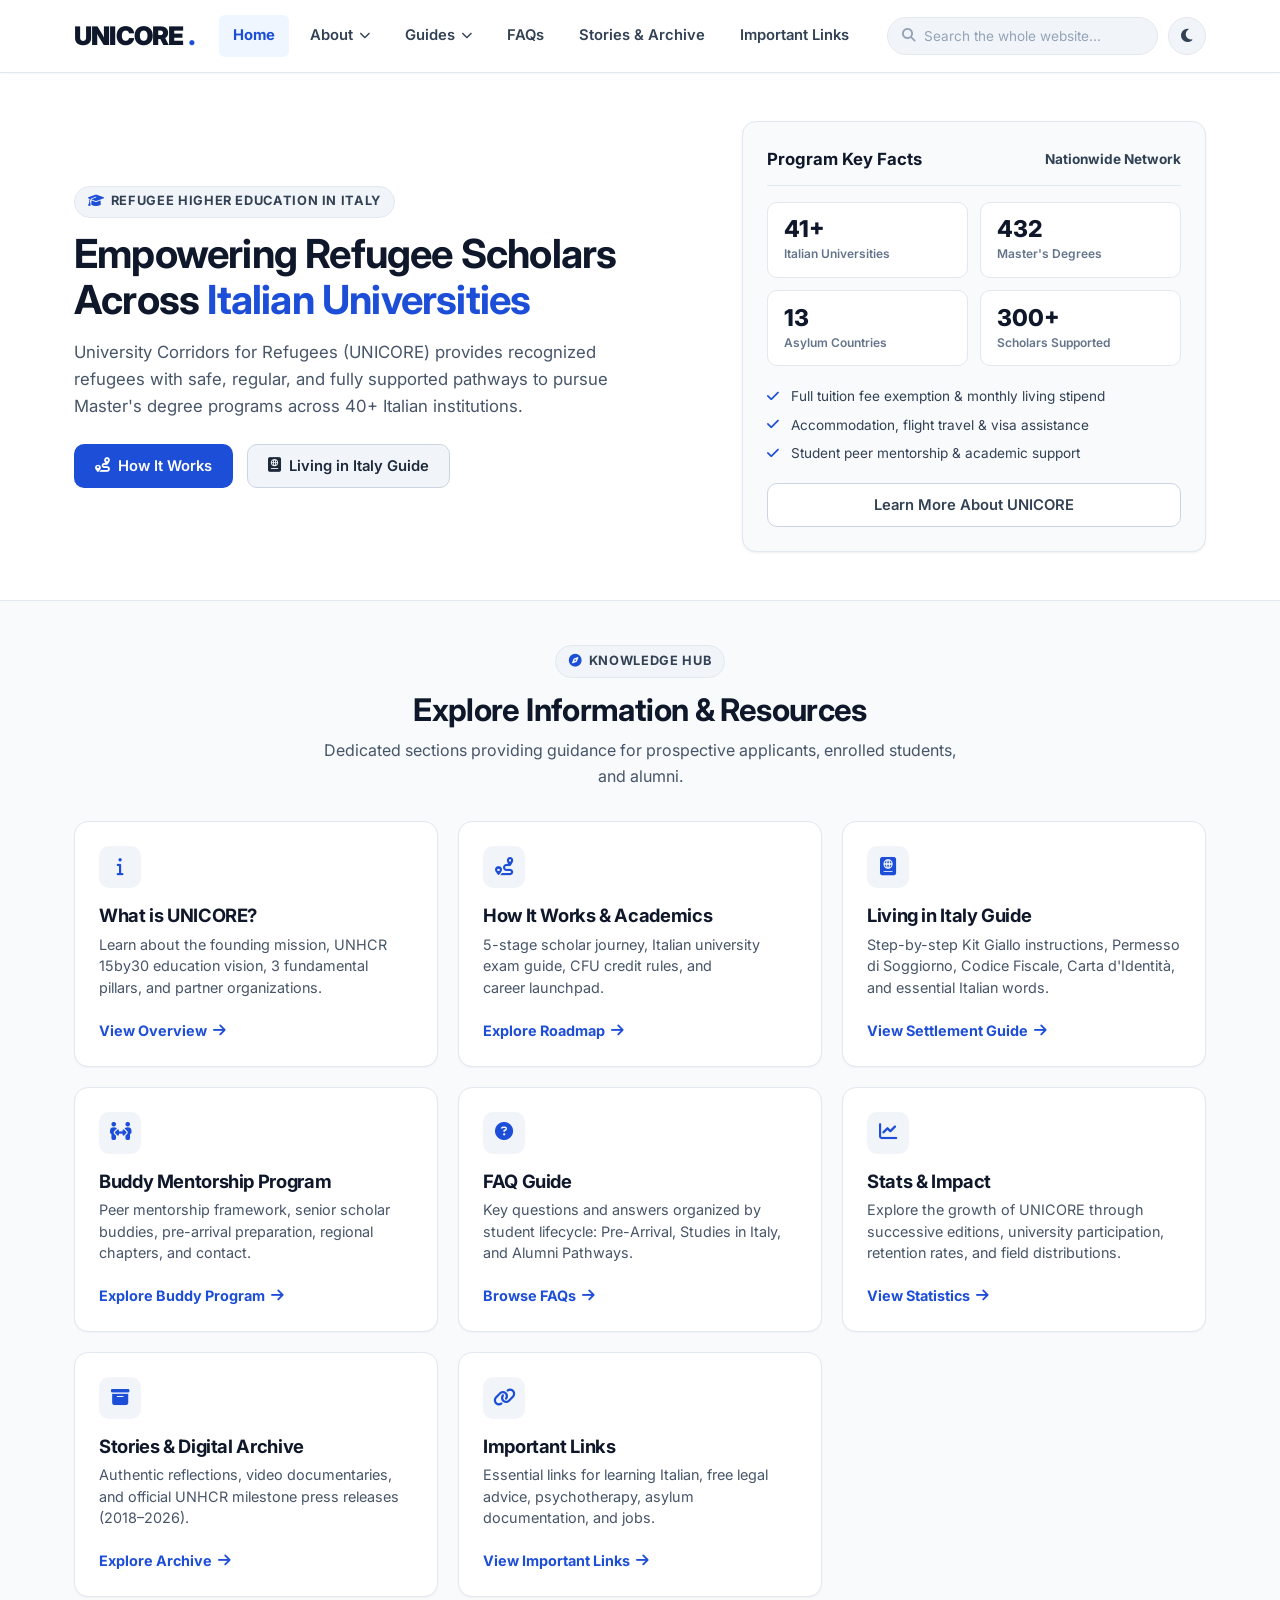
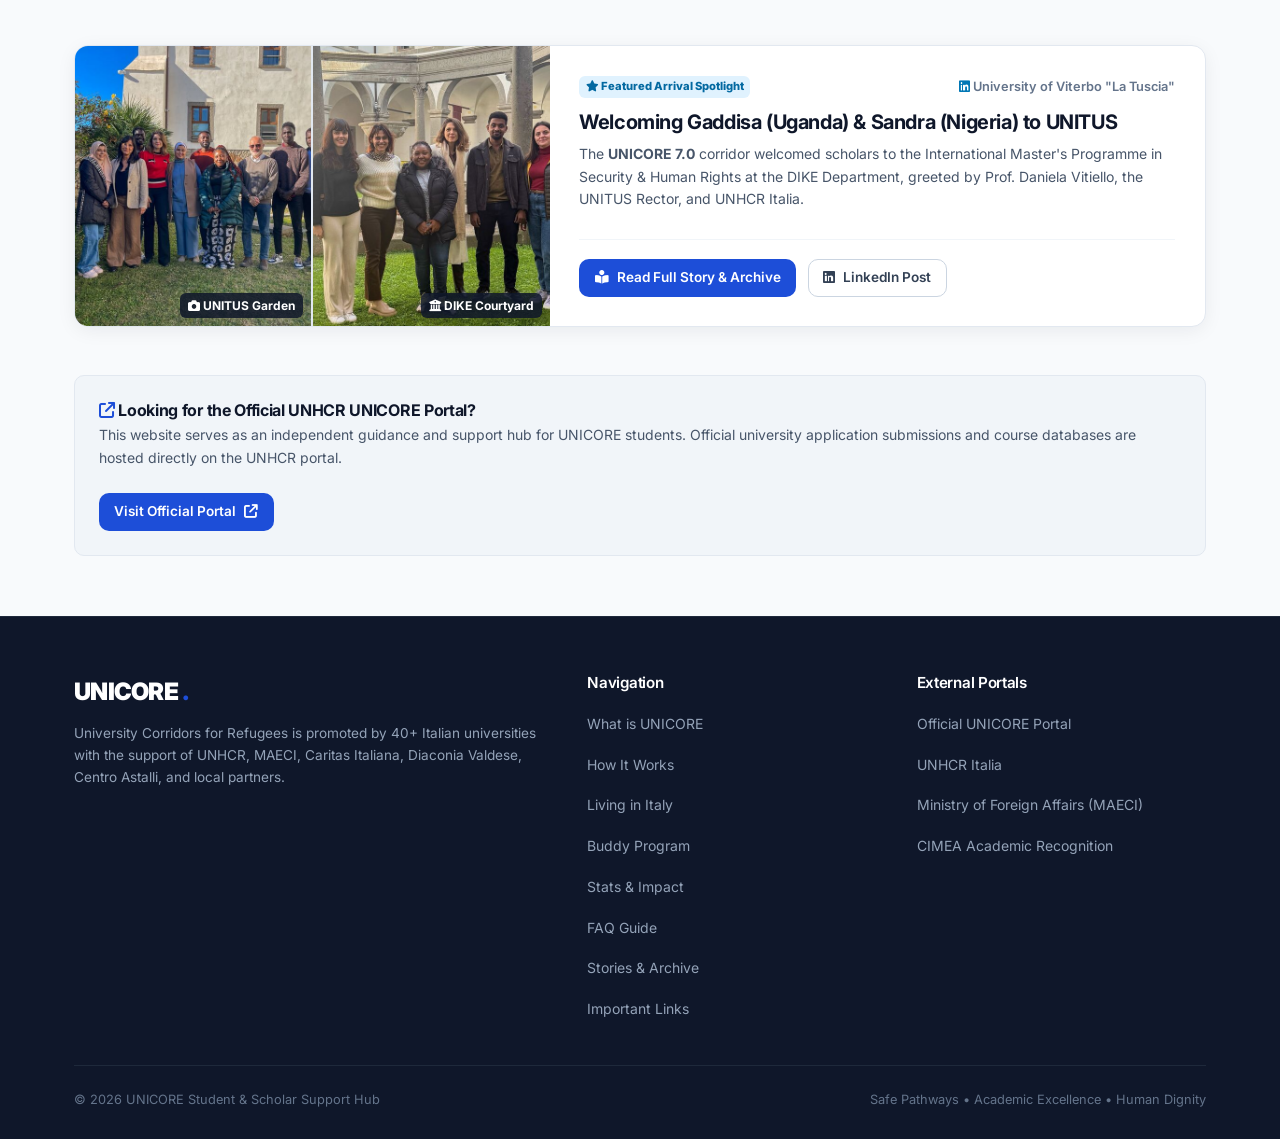
==== commit 87be293b: "feat(search): replace shortcut modal with direct live universal search bar indexing entire website" ====
--- a/index.html
+++ b/index.html
@@ -55,11 +55,16 @@
       </nav>
 
             <div class="nav-actions">
-        <button class="search-trigger-btn" aria-label="Open global search">
-          <i class="fa-solid fa-magnifying-glass"></i>
-          <span>Search...</span>
-          <span class="search-kbd-shortcut">Ctrl+K</span>
-        </button>
+        <div class="nav-search-wrapper" id="navSearchWrapper">
+          <div class="nav-search-box">
+            <i class="fa-solid fa-magnifying-glass nav-search-icon"></i>
+            <input type="text" id="siteSearchInput" class="nav-search-input" placeholder="Search the whole website..." autocomplete="off" aria-label="Search the whole website">
+            <button type="button" id="clearSearchBtn" class="search-clear-btn" aria-label="Clear search" style="display: none;">
+              <i class="fa-solid fa-xmark"></i>
+            </button>
+          </div>
+          <div class="search-dropdown-panel" id="siteSearchResults" style="display: none;"></div>
+        </div>
 
         <button class="theme-toggle-btn" aria-label="Switch between light and dark mode">
           <i class="fa-solid fa-moon"></i>
@@ -326,25 +331,7 @@
     </div>
   </footer>
 
-    <!-- Universal Global Search Modal -->
-  <div class="search-modal-backdrop" id="globalSearchModal" role="dialog" aria-modal="true" aria-label="Search site resources">
-    <div class="search-modal-card">
-      <div class="search-modal-header">
-        <i class="fa-solid fa-magnifying-glass"></i>
-        <input type="text" id="globalSearchInput" class="search-modal-input" placeholder="Search guides, Permesso, CFU, universities, FAQs..." autocomplete="off">
-        <button class="search-modal-close-btn" aria-label="Close search">ESC</button>
-      </div>
-      <div class="search-results-list" id="globalSearchResults">
-        <!-- Live dynamic search items will be populated here -->
-      </div>
-      <div class="search-modal-footer">
-        <span>Press <kbd>ESC</kbd> to close</span>
-        <div class="search-footer-shortcuts">
-          <span>Navigate <kbd>&uarr;</kbd> <kbd>&darr;</kbd></span>
-          <span>Select <kbd>&crarr;</kbd></span>
-        </div>
-      </div>
-    </div>
+    
   </div>
 
   <script src="js/app.js"></script>
--- a/css/styles.css
+++ b/css/styles.css
@@ -402,38 +402,239 @@
   display: flex;
   align-items: center;
   gap: 0.6rem;
-}
-
-.search-trigger-btn {
-  display: inline-flex;
+}/* Direct Live Universal Search Bar */
+.nav-search-wrapper {
+  position: relative;
+  display: flex;
+  align-items: center;
+}
+
+.nav-search-box {
+  display: flex;
   align-items: center;
   gap: 0.5rem;
   background-color: var(--slate-100);
   border: 1px solid var(--slate-200);
   border-radius: var(--radius-full);
-  padding: 0.4rem 0.85rem;
+  padding: 0.35rem 0.85rem;
+  transition: all 0.25s cubic-bezier(0.4, 0, 0.2, 1);
+  min-height: 38px;
+}
+
+.nav-search-box:focus-within,
+.nav-search-box:hover {
+  background-color: var(--white);
+  border-color: var(--primary);
+  box-shadow: 0 4px 14px rgba(29, 78, 216, 0.12);
+}
+
+.nav-search-icon {
+  color: var(--slate-400);
+  font-size: 0.85rem;
+  flex-shrink: 0;
+  transition: var(--transition);
+}
+
+.nav-search-box:focus-within .nav-search-icon {
+  color: var(--primary);
+}
+
+.nav-search-input {
+  border: none;
+  background: transparent;
+  outline: none;
+  font-family: inherit;
   font-size: 0.85rem;
   font-weight: 500;
+  color: var(--slate-900);
+  width: 220px;
+  transition: width 0.3s cubic-bezier(0.4, 0, 0.2, 1);
+}
+
+.nav-search-input:focus {
+  width: 300px;
+}
+
+.nav-search-input::placeholder {
+  color: var(--slate-400);
+  font-weight: 400;
+}
+
+.search-clear-btn {
+  background: none;
+  border: none;
+  color: var(--slate-400);
+  cursor: pointer;
+  padding: 0 0.2rem;
+  font-size: 0.85rem;
+  display: flex;
+  align-items: center;
+  justify-content: center;
+  transition: var(--transition);
+}
+
+.search-clear-btn:hover {
+  color: var(--slate-700);
+}
+
+/* Live Dropdown Panel */
+.search-dropdown-panel {
+  position: absolute;
+  top: calc(100% + 8px);
+  right: 0;
+  width: min(520px, 94vw);
+  max-height: 480px;
+  overflow-y: auto;
+  background-color: var(--white);
+  border: 1px solid var(--slate-200);
+  border-radius: var(--radius-lg);
+  box-shadow: 0 16px 36px -4px rgba(15, 23, 42, 0.16), 0 6px 12px -2px rgba(15, 23, 42, 0.08);
+  z-index: 2500;
+  animation: dropdownSlide 0.2s cubic-bezier(0.16, 1, 0.3, 1);
+}
+
+@keyframes dropdownSlide {
+  from { opacity: 0; transform: translateY(-8px); }
+  to { opacity: 1; transform: translateY(0); }
+}
+
+.search-dropdown-header {
+  display: flex;
+  align-items: center;
+  justify-content: space-between;
+  padding: 0.75rem 1rem;
+  background-color: var(--slate-50);
+  border-bottom: 1px solid var(--slate-200);
+  font-size: 0.75rem;
+  font-weight: 700;
+  text-transform: uppercase;
+  letter-spacing: 0.05em;
+  color: var(--slate-500);
+}
+
+.search-dropdown-list {
+  padding: 0.4rem;
+}
+
+.search-dropdown-item {
+  display: flex;
+  align-items: flex-start;
+  gap: 0.85rem;
+  padding: 0.75rem 0.9rem;
+  border-radius: var(--radius-md);
+  text-decoration: none;
+  color: inherit;
+  transition: var(--transition);
+}
+
+.search-dropdown-item:hover,
+.search-dropdown-item.active {
+  background-color: var(--slate-100);
+}
+
+.search-item-icon {
+  width: 2rem;
+  height: 2rem;
+  background-color: var(--primary-light);
+  color: var(--primary);
+  border-radius: var(--radius-sm);
+  display: flex;
+  align-items: center;
+  justify-content: center;
+  font-size: 0.9rem;
+  flex-shrink: 0;
+  margin-top: 0.15rem;
+}
+
+.search-item-content {
+  flex: 1;
+  min-width: 0;
+}
+
+.search-item-top {
+  display: flex;
+  align-items: center;
+  justify-content: space-between;
+  gap: 0.5rem;
+  margin-bottom: 0.2rem;
+}
+
+.search-item-title {
+  font-size: 0.875rem;
+  font-weight: 700;
+  color: var(--slate-900);
+  line-height: 1.35;
+}
+
+.search-item-tag {
+  font-size: 0.65rem;
+  font-weight: 700;
+  text-transform: uppercase;
+  letter-spacing: 0.04em;
+  padding: 0.15rem 0.45rem;
+  background-color: var(--slate-200);
+  color: var(--slate-700);
+  border-radius: 4px;
+  white-space: nowrap;
+}
+
+.search-item-desc {
+  font-size: 0.775rem;
   color: var(--slate-600);
-  cursor: pointer;
-  transition: var(--transition);
-  min-height: 38px;
-}
-
-.search-trigger-btn:hover {
-  background-color: var(--slate-200);
-  color: var(--slate-900);
-  border-color: var(--primary-border);
-}
-
-.search-kbd-shortcut {
-  font-size: 0.7rem;
+  line-height: 1.45;
+  display: -webkit-box;
+  -webkit-line-clamp: 2;
+  -webkit-box-orient: vertical;
+  overflow: hidden;
+}
+
+.search-highlight {
+  background-color: #fef08a;
+  color: #854d0e;
+  padding: 0.05rem 0.2rem;
+  border-radius: 2px;
   font-weight: 700;
-  background-color: var(--white);
-  border: 1px solid var(--slate-300);
-  padding: 0.15rem 0.4rem;
-  border-radius: 4px;
+}
+
+[data-theme="dark"] .search-highlight {
+  background-color: #854d0e;
+  color: #fef08a;
+}
+
+.search-empty-state {
+  padding: 2rem 1.5rem;
+  text-align: center;
   color: var(--slate-500);
+}
+
+.search-empty-state i {
+  font-size: 2rem;
+  color: var(--slate-400);
+  margin-bottom: 0.75rem;
+}
+
+.search-empty-state p {
+  font-size: 0.875rem;
+}
+
+@media (max-width: 820px) {
+  .nav-search-wrapper {
+    position: static;
+  }
+  .nav-search-input {
+    width: 140px;
+  }
+  .nav-search-input:focus {
+    width: 180px;
+  }
+  .search-dropdown-panel {
+    position: fixed;
+    top: 68px;
+    left: 1rem;
+    right: 1rem;
+    width: calc(100vw - 2rem);
+    max-height: 75vh;
+  }
 }
 
 .theme-toggle-btn {
@@ -475,187 +676,6 @@
   outline: 2px solid var(--primary);
 }
 
-/* Global Search Modal */
-.search-modal-backdrop {
-  position: fixed;
-  top: 0;
-  left: 0;
-  width: 100vw;
-  height: 100vh;
-  background-color: rgba(15, 23, 42, 0.65);
-  backdrop-filter: blur(6px);
-  -webkit-backdrop-filter: blur(6px);
-  z-index: 2000;
-  display: none;
-  align-items: flex-start;
-  justify-content: center;
-  padding: 4rem 1.5rem 2rem 1.5rem;
-  animation: fadeIn 0.2s ease-out;
-}
-
-.search-modal-backdrop.open {
-  display: flex;
-}
-
-.search-modal-card {
-  background-color: var(--white);
-  border: 1px solid var(--slate-200);
-  border-radius: var(--radius-xl);
-  box-shadow: var(--shadow-xl);
-  width: 100%;
-  max-width: 640px;
-  overflow: hidden;
-  display: flex;
-  flex-direction: column;
-  max-height: 80vh;
-  animation: modalSlide 0.2s cubic-bezier(0.16, 1, 0.3, 1);
-}
-
-@keyframes modalSlide {
-  from { opacity: 0; transform: translateY(-16px) scale(0.98); }
-  to { opacity: 1; transform: translateY(0) scale(1); }
-}
-
-.search-modal-header {
-  display: flex;
-  align-items: center;
-  gap: 0.85rem;
-  padding: 1.15rem 1.5rem;
-  border-bottom: 1px solid var(--slate-200);
-  background-color: var(--white);
-}
-
-.search-modal-header i {
-  color: var(--slate-400);
-  font-size: 1.15rem;
-}
-
-.search-modal-input {
-  flex: 1;
-  border: none;
-  background: transparent;
-  font-family: inherit;
-  font-size: 1.1rem;
-  font-weight: 500;
-  color: var(--slate-900);
-  outline: none;
-}
-
-.search-modal-input::placeholder {
-  color: var(--slate-400);
-}
-
-.search-modal-close-btn {
-  background: var(--slate-100);
-  border: 1px solid var(--slate-200);
-  border-radius: var(--radius-sm);
-  padding: 0.25rem 0.55rem;
-  font-size: 0.75rem;
-  font-weight: 700;
-  color: var(--slate-500);
-  cursor: pointer;
-}
-
-.search-modal-close-btn:hover {
-  background-color: var(--slate-200);
-  color: var(--slate-800);
-}
-
-.search-results-list {
-  overflow-y: auto;
-  padding: 0.75rem;
-  display: flex;
-  flex-direction: column;
-  gap: 0.35rem;
-}
-
-.search-result-item {
-  display: flex;
-  align-items: center;
-  justify-content: space-between;
-  gap: 1rem;
-  padding: 0.85rem 1rem;
-  border-radius: var(--radius-md);
-  text-decoration: none;
-  transition: var(--transition);
-  border: 1px solid transparent;
-}
-
-.search-result-item:hover,
-.search-result-item.selected {
-  background-color: var(--primary-light);
-  border-color: var(--primary-border);
-}
-
-.search-result-item:hover .search-result-title,
-.search-result-item.selected .search-result-title {
-  color: var(--primary);
-}
-
-.search-result-info {
-  display: flex;
-  flex-direction: column;
-  gap: 0.2rem;
-}
-
-.search-result-title {
-  font-size: 0.95rem;
-  font-weight: 700;
-  color: var(--slate-900);
-  display: flex;
-  align-items: center;
-  gap: 0.5rem;
-}
-
-.search-result-desc {
-  font-size: 0.8rem;
-  color: var(--slate-600);
-}
-
-.search-result-tag {
-  font-size: 0.7rem;
-  font-weight: 700;
-  text-transform: uppercase;
-  background-color: var(--slate-100);
-  border: 1px solid var(--slate-200);
-  color: var(--slate-600);
-  padding: 0.15rem 0.45rem;
-  border-radius: 4px;
-}
-
-.search-modal-footer {
-  padding: 0.75rem 1.25rem;
-  background-color: var(--slate-50);
-  border-top: 1px solid var(--slate-200);
-  display: flex;
-  align-items: center;
-  justify-content: space-between;
-  font-size: 0.75rem;
-  color: var(--slate-500);
-}
-
-.search-footer-shortcuts {
-  display: flex;
-  gap: 0.85rem;
-}
-
-.search-footer-shortcuts kbd {
-  background: var(--white);
-  border: 1px solid var(--slate-300);
-  border-radius: 3px;
-  padding: 0.1rem 0.35rem;
-  font-family: inherit;
-  font-size: 0.7rem;
-  color: var(--slate-600);
-}
-
-.search-empty-state {
-  padding: 2.5rem 1.5rem;
-  text-align: center;
-  color: var(--slate-500);
-  font-size: 0.9rem;
-}
-
 /* Page Hero Banner */
 .page-hero {
   background: linear-gradient(135deg, #0f172a 0%, #1e293b 100%);
@@ -781,12 +801,17 @@
 }
 
 .hero-feature-list li {
-  display: flex;
-  align-items: center;
-  gap: 0.45rem;
+  display: block;
+  position: relative;
+  padding-left: 1.5rem;
+  line-height: 1.5;
+  text-wrap: pretty;
 }
 
 .hero-feature-list i {
+  position: absolute;
+  left: 0;
+  top: 0.22rem;
   color: var(--primary);
   font-size: 0.85rem;
 }
@@ -1131,20 +1156,29 @@
 
 .step-checklist {
   display: grid;
-  grid-template-columns: 1fr 1fr;
-  gap: 0.5rem;
-  font-size: 0.85rem;
+  grid-template-columns: repeat(auto-fit, minmax(280px, 1fr));
+  gap: 0.75rem;
+  font-size: 0.875rem;
   color: var(--slate-700);
   background-color: var(--slate-50);
-  padding: 0.85rem 1rem;
+  padding: 0.9rem 1.15rem;
   border-radius: var(--radius-md);
   border: 1px solid var(--slate-200);
 }
 
 .step-checklist li {
-  display: flex;
-  align-items: center;
-  gap: 0.4rem;
+  display: block;
+  position: relative;
+  padding-left: 1.5rem;
+  line-height: 1.5;
+  text-wrap: pretty;
+}
+
+.step-checklist li i {
+  position: absolute;
+  left: 0;
+  top: 0.22rem;
+  font-size: 0.85rem;
 }
 
 /* FAQ Hub Section */
@@ -1407,12 +1441,17 @@
 }
 
 .support-services-list li {
-  display: flex;
-  align-items: center;
-  gap: 0.4rem;
+  display: block;
+  position: relative;
+  padding-left: 1.4rem;
+  line-height: 1.5;
+  text-wrap: pretty;
 }
 
 .support-services-list i {
+  position: absolute;
+  left: 0;
+  top: 0.22rem;
   color: var(--primary);
   font-size: 0.8rem;
 }
@@ -1712,15 +1751,19 @@
 }
 
 .link-features-list li {
-  display: flex;
-  align-items: flex-start;
-  gap: 0.4rem;
+  display: block;
+  position: relative;
+  padding-left: 1.4rem;
+  line-height: 1.5;
+  text-wrap: pretty;
 }
 
 .link-features-list i {
+  position: absolute;
+  left: 0;
+  top: 0.22rem;
   color: var(--primary);
   font-size: 0.8rem;
-  margin-top: 0.2rem;
 }
 
 .link-contacts {
@@ -2316,15 +2359,18 @@
 }
 
 .step-instruction-content li {
-  display: flex;
-  align-items: flex-start;
-  gap: 0.4rem;
+  display: block;
+  position: relative;
+  padding-left: 1.5rem;
+  line-height: 1.55;
+  text-wrap: pretty;
 }
 
 .step-instruction-content li i {
-  color: var(--primary);
-  margin-top: 0.2rem;
-  font-size: 0.75rem;
+  position: absolute;
+  left: 0;
+  top: 0.22rem;
+  font-size: 0.8rem;
 }
 
 .pdf-preview-container {
@@ -2467,14 +2513,18 @@
 }
 
 .org-services-list li {
-  display: flex;
-  align-items: flex-start;
-  gap: 0.45rem;
+  display: block;
+  position: relative;
+  padding-left: 1.4rem;
+  line-height: 1.5;
+  text-wrap: pretty;
 }
 
 .org-services-list li i {
+  position: absolute;
+  left: 0;
+  top: 0.22rem;
   color: var(--primary);
-  margin-top: 0.2rem;
   font-size: 0.8rem;
 }
 
@@ -3522,9 +3572,10 @@
 
 .spotlight-story-grid {
   display: grid;
-  grid-template-columns: minmax(320px, 45%) 1fr;
+  grid-template-columns: minmax(320px, 42%) 1fr;
   gap: 0;
   align-items: stretch;
+  min-height: 100%;
 }
 
 @media (max-width: 900px) {
@@ -3533,28 +3584,42 @@
   }
 }
 
+.spotlight-media-container {
+  display: flex;
+  flex-direction: column;
+  height: 100%;
+  width: 100%;
+  position: relative;
+  background: var(--slate-100);
+  overflow: hidden;
+}
+
 .spotlight-media-gallery {
   display: grid;
   grid-template-columns: 1fr 1fr;
-  gap: 6px;
-  background: #0f172a;
-  padding: 6px;
+  gap: 2px;
+  background: var(--slate-200);
+  height: 100%;
+  width: 100%;
   min-height: 280px;
 }
 
 .spotlight-media-single {
   display: block;
-  background: #0f172a;
-  padding: 6px;
+  height: 100%;
+  width: 100%;
+  background: var(--slate-100);
   min-height: 280px;
 }
 
 .spotlight-media-quad {
   display: grid;
   grid-template-columns: 1fr 1fr;
-  gap: 6px;
-  background: #0f172a;
-  padding: 6px;
+  grid-template-rows: 1fr 1fr;
+  gap: 2px;
+  height: 100%;
+  width: 100%;
+  background: var(--slate-200);
   min-height: 280px;
 }
 
@@ -3562,20 +3627,30 @@
   display: block;
   position: relative;
   overflow: hidden;
-  border-radius: var(--radius-sm);
   height: 100%;
-  min-height: 135px;
+  width: 100%;
 }
 
 .spotlight-media-link img {
   width: 100%;
   height: 100%;
   object-fit: cover;
+  display: block;
   transition: transform 0.35s cubic-bezier(0.4, 0, 0.2, 1);
 }
 
 .spotlight-media-link:hover img {
   transform: scale(1.05);
+}
+
+@media (max-width: 900px) {
+  .spotlight-media-gallery,
+  .spotlight-media-single,
+  .spotlight-media-quad {
+    min-height: 240px;
+    max-height: 320px;
+    height: 260px;
+  }
 }
 
 .spotlight-content-body {
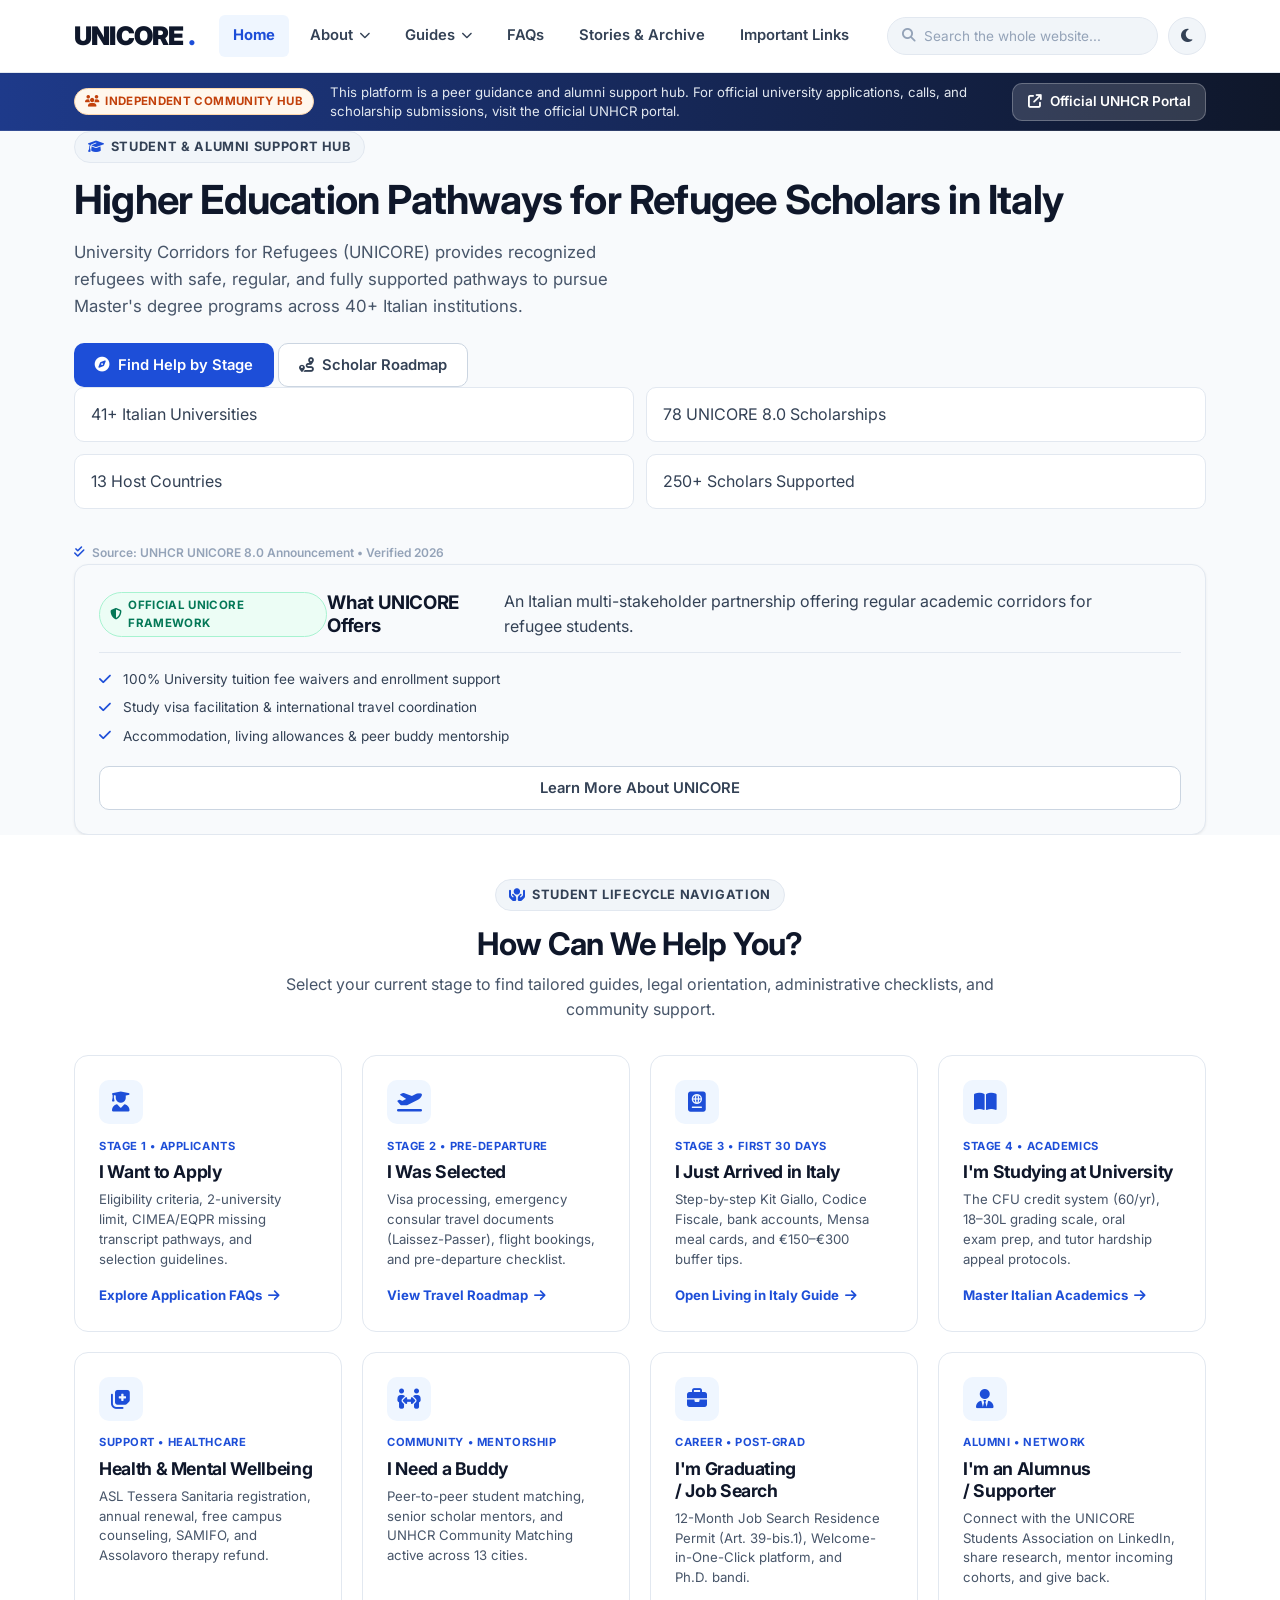
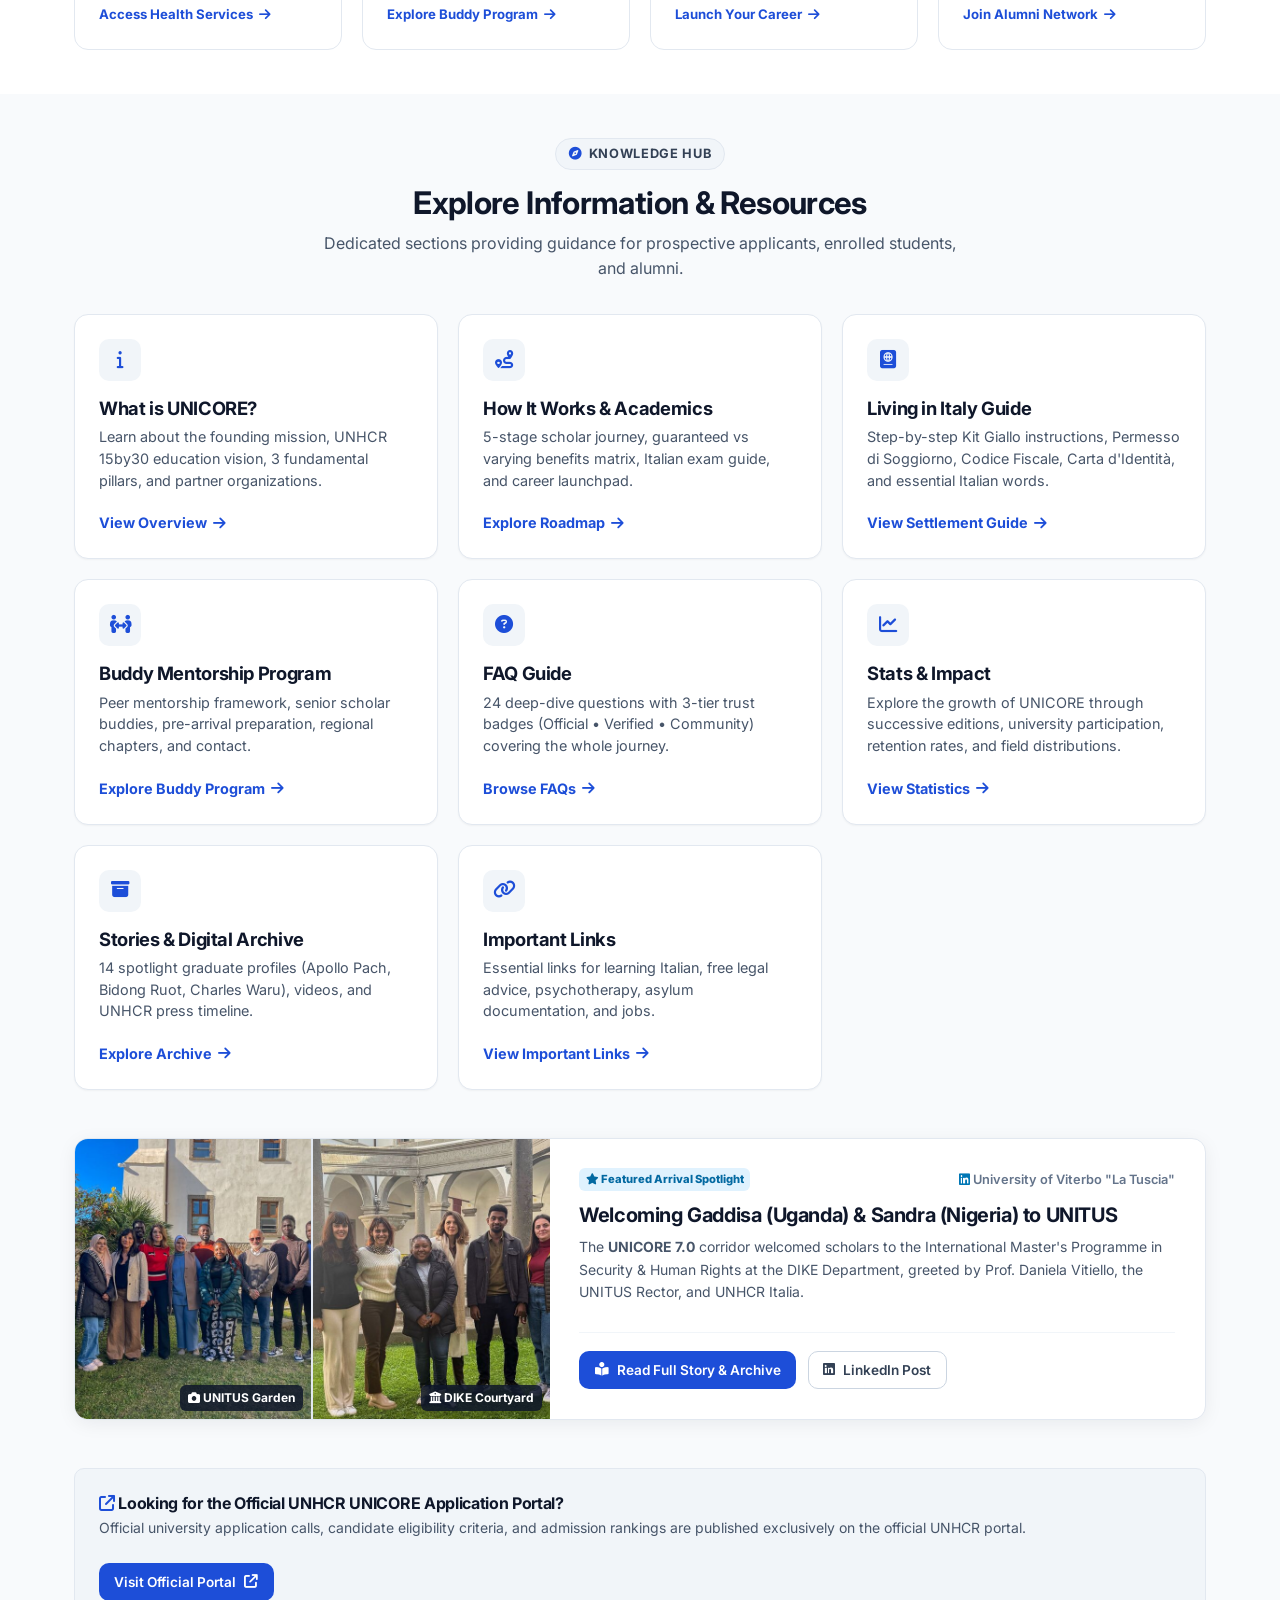
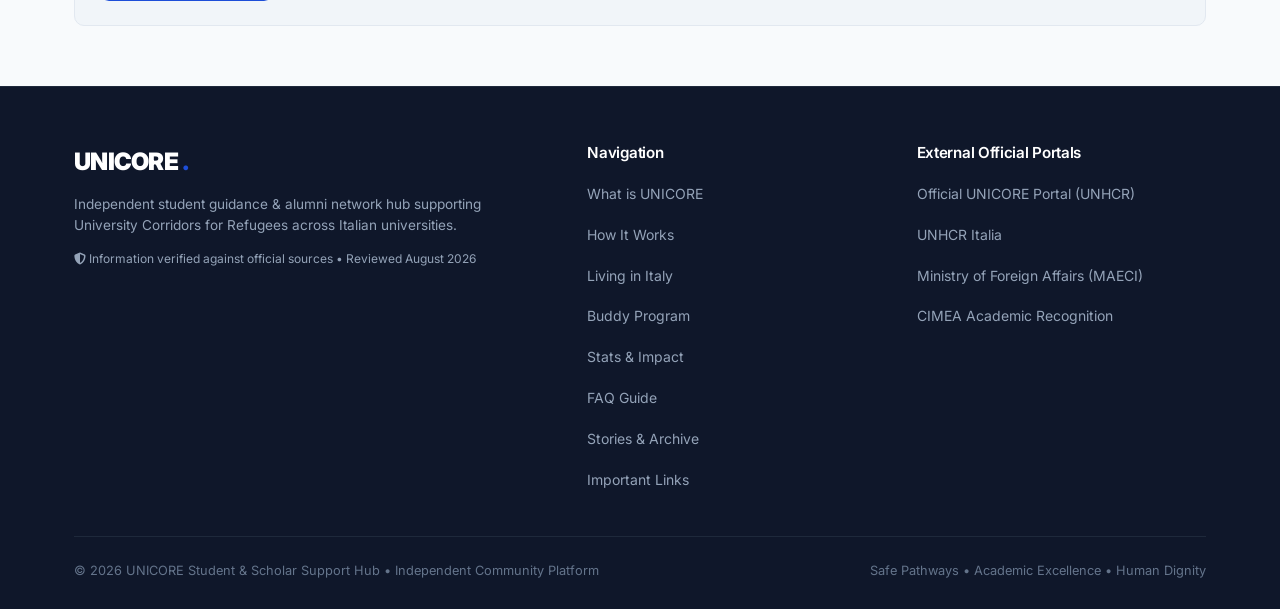
==== commit 251e766d: "feat: complete website transformation with 3-tier trust badges, benefits matrix, 8-stage help naviga" ====
--- a/index.html
+++ b/index.html
@@ -3,7 +3,7 @@
 <head>
   <meta charset="UTF-8">
   <meta name="viewport" content="width=device-width, initial-scale=1.0">
-  <title>UNICORE | University Corridors for Refugees Support Hub</title>
+  <title>UNICORE | University Corridors for Refugees Student & Alumni Support Hub</title>
   
   <!-- Fonts & Icons -->
   <link rel="preconnect" href="https://fonts.googleapis.com">
@@ -54,8 +54,11 @@
         <a href="important-links.html" class="nav-link">Important Links</a>
       </nav>
 
-            <div class="nav-actions">
+      <div class="nav-actions">
         <div class="nav-search-wrapper" id="navSearchWrapper">
+          <button type="button" class="mobile-search-toggle-btn" id="mobileSearchToggle" aria-label="Open search">
+            <i class="fa-solid fa-magnifying-glass"></i>
+          </button>
           <div class="nav-search-box">
             <i class="fa-solid fa-magnifying-glass nav-search-icon"></i>
             <input type="text" id="siteSearchInput" class="nav-search-input" placeholder="Search the whole website..." autocomplete="off" aria-label="Search the whole website">
@@ -77,60 +80,176 @@
     </div>
   </header>
 
+  <!-- Prominent Independent Hub Positioning Banner -->
+  <div class="independent-hub-banner">
+    <div class="container independent-hub-banner-inner">
+      <div class="independent-hub-tag">
+        <span class="trust-badge-community"><i class="fa-solid fa-users"></i> Independent Community Hub</span>
+      </div>
+      <div class="independent-hub-text">
+        This platform is a peer guidance and alumni support hub. For official university applications, calls, and scholarship submissions, visit the official UNHCR portal.
+      </div>
+      <a href="https://universitycorridors.unhcr.it/" target="_blank" rel="noopener noreferrer" class="btn btn-sm btn-primary-light">
+        <i class="fa-solid fa-arrow-up-right-from-square"></i> Official UNHCR Portal
+      </a>
+    </div>
+  </div>
+
   <!-- Hero Section -->
-  <section class="home-hero">
-    <div class="container">
-      <div class="hero-grid">
-        <div class="hero-content">
-          <span class="section-badge">
-            <i class="fa-solid fa-graduation-cap"></i> Refugee Higher Education In Italy
-          </span>
-          <h1>Empowering Refugee Scholars Across <span>Italian Universities</span></h1>
-          <p>
-            University Corridors for Refugees (UNICORE) provides recognized refugees with safe, regular, and fully supported pathways to pursue Master's degree programs across 40+ Italian institutions.
-          </p>
-          <div class="hero-cta-group">
-            <a href="how-it-works.html" class="btn btn-primary">
-              <i class="fa-solid fa-route"></i> How It Works
-            </a>
-            <a href="living-in-italy.html" class="btn btn-secondary">
-              <i class="fa-solid fa-passport"></i> Living in Italy Guide
-            </a>
-          </div>
-        </div>
-
-        <div class="hero-card">
-          <div class="hero-card-header">
-            <div class="hero-card-title">Program Key Facts</div>
-            <span style="font-size: 0.85rem; font-weight: 700; color: var(--slate-700);">Nationwide Network</span>
-          </div>
-          <div class="quick-stats-grid">
-            <div class="quick-stat-item">
-              <div class="quick-stat-number counter-val" data-target="41" data-suffix="+">0</div>
-              <div class="quick-stat-label">Italian Universities</div>
-            </div>
-            <div class="quick-stat-item">
-              <div class="quick-stat-number counter-val" data-target="432" data-suffix="">0</div>
-              <div class="quick-stat-label">Master's Degrees</div>
-            </div>
-            <div class="quick-stat-item">
-              <div class="quick-stat-number counter-val" data-target="13" data-suffix="">0</div>
-              <div class="quick-stat-label">Asylum Countries</div>
-            </div>
-            <div class="quick-stat-item">
-              <div class="quick-stat-number counter-val" data-target="300" data-suffix="+">0</div>
-              <div class="quick-stat-label">Scholars Supported</div>
-            </div>
-          </div>
+  <section class="hero-section">
+    <div class="container hero-layout">
+      
+      <!-- Hero Left: Mission & Action -->
+      <div class="hero-content">
+        <span class="section-badge"><i class="fa-solid fa-graduation-cap"></i> Student & Alumni Support Hub</span>
+        <h1>Higher Education Pathways for Refugee Scholars in Italy</h1>
+        <p class="hero-subtitle">
+          University Corridors for Refugees (UNICORE) provides recognized refugees with safe, regular, and fully supported pathways to pursue Master's degree programs across 40+ Italian institutions.
+        </p>
+
+        <div class="hero-actions">
+          <a href="#how-we-help" class="btn btn-primary">
+            <i class="fa-solid fa-compass"></i> Find Help by Stage
+          </a>
+          <a href="how-it-works.html" class="btn btn-outline">
+            <i class="fa-solid fa-route"></i> Scholar Roadmap
+          </a>
+        </div>
+
+        <!-- Quick Stats Strip (Pre-Filled Standard Numbers with Verified Source) -->
+        <div class="quick-stats-grid">
+          <div class="quick-stat-item">
+            <span class="stat-num counter-val" data-target="41" data-suffix="+">41+</span>
+            <span class="stat-label">Italian Universities</span>
+          </div>
+          <div class="quick-stat-item">
+            <span class="stat-num counter-val" data-target="78">78</span>
+            <span class="stat-label">UNICORE 8.0 Scholarships</span>
+          </div>
+          <div class="quick-stat-item">
+            <span class="stat-num counter-val" data-target="13">13</span>
+            <span class="stat-label">Host Countries</span>
+          </div>
+          <div class="quick-stat-item">
+            <span class="stat-num counter-val" data-target="250" data-suffix="+">250+</span>
+            <span class="stat-label">Scholars Supported</span>
+          </div>
+        </div>
+        <div class="stat-source-note">
+          <i class="fa-solid fa-check-double" style="color: var(--primary);"></i> 
+          <span>Source: UNHCR UNICORE 8.0 Announcement &bull; Verified 2026</span>
+        </div>
+      </div>
+
+      <!-- Hero Right: Quick Orientation Card -->
+      <div class="hero-card">
+        <div class="hero-card-header">
+          <span class="trust-badge-official"><i class="fa-solid fa-shield-halved"></i> Official UNICORE Framework</span>
+          <h3>What UNICORE Offers</h3>
+          <p>
+            An Italian multi-stakeholder partnership offering regular academic corridors for refugee students.
+          </p>
+        </div>
+        <div class="hero-card-body">
           <ul class="hero-feature-list">
-            <li><i class="fa-solid fa-check"></i> Full tuition fee exemption & monthly living stipend</li>
-            <li><i class="fa-solid fa-check"></i> Accommodation, flight travel & visa assistance</li>
-            <li><i class="fa-solid fa-check"></i> Student peer mentorship & academic support</li>
+            <li><i class="fa-solid fa-check"></i> 100% University tuition fee waivers and enrollment support</li>
+            <li><i class="fa-solid fa-check"></i> Study visa facilitation & international travel coordination</li>
+            <li><i class="fa-solid fa-check"></i> Accommodation, living allowances & peer buddy mentorship</li>
           </ul>
           <a href="about.html" class="btn btn-outline" style="width: 100%;">
             Learn More About UNICORE
           </a>
         </div>
+      </div>
+
+    </div>
+  </section>
+
+  <!-- NEW: "How Can We Help You?" Interactive 8-Stage Matrix -->
+  <section class="section bg-white" id="how-we-help">
+    <div class="container">
+      <div class="section-header">
+        <span class="section-badge"><i class="fa-solid fa-hands-holding-circle"></i> Student Lifecycle Navigation</span>
+        <h2>How Can We Help You?</h2>
+        <p>
+          Select your current stage to find tailored guides, legal orientation, administrative checklists, and community support.
+        </p>
+      </div>
+
+      <div class="help-stage-grid">
+        
+        <!-- Stage 1 -->
+        <a href="faq.html#pre-arrival" class="help-stage-card">
+          <div class="help-stage-icon"><i class="fa-solid fa-user-graduate"></i></div>
+          <div class="help-stage-badge">Stage 1 &bull; Applicants</div>
+          <h3>I Want to Apply</h3>
+          <p>Eligibility criteria, 2-university limit, CIMEA/EQPR missing transcript pathways, and selection guidelines.</p>
+          <span class="help-stage-link">Explore Application FAQs <i class="fa-solid fa-arrow-right"></i></span>
+        </a>
+
+        <!-- Stage 2 -->
+        <a href="how-it-works.html#journey" class="help-stage-card">
+          <div class="help-stage-icon"><i class="fa-solid fa-plane-departure"></i></div>
+          <div class="help-stage-badge">Stage 2 &bull; Pre-Departure</div>
+          <h3>I Was Selected</h3>
+          <p>Visa processing, emergency consular travel documents (Laissez-Passer), flight bookings, and pre-departure checklist.</p>
+          <span class="help-stage-link">View Travel Roadmap <i class="fa-solid fa-arrow-right"></i></span>
+        </a>
+
+        <!-- Stage 3 -->
+        <a href="living-in-italy.html" class="help-stage-card">
+          <div class="help-stage-icon"><i class="fa-solid fa-passport"></i></div>
+          <div class="help-stage-badge">Stage 3 &bull; First 30 Days</div>
+          <h3>I Just Arrived in Italy</h3>
+          <p>Step-by-step Kit Giallo, Codice Fiscale, bank accounts, Mensa meal cards, and €150–€300 buffer tips.</p>
+          <span class="help-stage-link">Open Living in Italy Guide <i class="fa-solid fa-arrow-right"></i></span>
+        </a>
+
+        <!-- Stage 4 -->
+        <a href="how-it-works.html#academics" class="help-stage-card">
+          <div class="help-stage-icon"><i class="fa-solid fa-book-open"></i></div>
+          <div class="help-stage-badge">Stage 4 &bull; Academics</div>
+          <h3>I'm Studying at University</h3>
+          <p>The CFU credit system (60/yr), 18–30L grading scale, oral exam prep, and tutor hardship appeal protocols.</p>
+          <span class="help-stage-link">Master Italian Academics <i class="fa-solid fa-arrow-right"></i></span>
+        </a>
+
+        <!-- Stage 5 -->
+        <a href="important-links.html#health" class="help-stage-card">
+          <div class="help-stage-icon"><i class="fa-solid fa-notes-medical"></i></div>
+          <div class="help-stage-badge">Support &bull; Healthcare</div>
+          <h3>Health & Mental Wellbeing</h3>
+          <p>ASL Tessera Sanitaria registration, annual renewal, free campus counseling, SAMIFO, and Assolavoro therapy refund.</p>
+          <span class="help-stage-link">Access Health Services <i class="fa-solid fa-arrow-right"></i></span>
+        </a>
+
+        <!-- Stage 6 -->
+        <a href="buddy-program.html" class="help-stage-card">
+          <div class="help-stage-icon"><i class="fa-solid fa-people-arrows"></i></div>
+          <div class="help-stage-badge">Community &bull; Mentorship</div>
+          <h3>I Need a Buddy</h3>
+          <p>Peer-to-peer student matching, senior scholar mentors, and UNHCR Community Matching active across 13 cities.</p>
+          <span class="help-stage-link">Explore Buddy Program <i class="fa-solid fa-arrow-right"></i></span>
+        </a>
+
+        <!-- Stage 7 -->
+        <a href="how-it-works.html#career" class="help-stage-card">
+          <div class="help-stage-icon"><i class="fa-solid fa-briefcase"></i></div>
+          <div class="help-stage-badge">Career &bull; Post-Grad</div>
+          <h3>I'm Graduating / Job Search</h3>
+          <p>12-Month Job Search Residence Permit (Art. 39-bis.1), Welcome-in-One-Click platform, and Ph.D. bandi.</p>
+          <span class="help-stage-link">Launch Your Career <i class="fa-solid fa-arrow-right"></i></span>
+        </a>
+
+        <!-- Stage 8 -->
+        <a href="stories-archive.html" class="help-stage-card">
+          <div class="help-stage-icon"><i class="fa-solid fa-user-tie"></i></div>
+          <div class="help-stage-badge">Alumni &bull; Network</div>
+          <h3>I'm an Alumnus / Supporter</h3>
+          <p>Connect with the UNICORE Students Association on LinkedIn, share research, mentor incoming cohorts, and give back.</p>
+          <span class="help-stage-link">Join Alumni Network <i class="fa-solid fa-arrow-right"></i></span>
+        </a>
+
       </div>
     </div>
   </section>
@@ -163,7 +282,7 @@
           <div class="portal-card-icon"><i class="fa-solid fa-route"></i></div>
           <h3>How It Works & Academics</h3>
           <p>
-            5-stage scholar journey, Italian university exam guide, CFU credit rules, and career launchpad.
+            5-stage scholar journey, guaranteed vs varying benefits matrix, Italian exam guide, and career launchpad.
           </p>
           <a href="how-it-works.html" class="portal-card-link">Explore Roadmap <i class="fa-solid fa-arrow-right"></i></a>
         </div>
@@ -193,7 +312,7 @@
           <div class="portal-card-icon"><i class="fa-solid fa-circle-question"></i></div>
           <h3>FAQ Guide</h3>
           <p>
-            Key questions and answers organized by student lifecycle: Pre-Arrival, Studies in Italy, and Alumni Pathways.
+            24 deep-dive questions with 3-tier trust badges (Official &bull; Verified &bull; Community) covering the whole journey.
           </p>
           <a href="faq.html" class="portal-card-link">Browse FAQs <i class="fa-solid fa-arrow-right"></i></a>
         </div>
@@ -213,7 +332,7 @@
           <div class="portal-card-icon"><i class="fa-solid fa-box-archive"></i></div>
           <h3>Stories & Digital Archive</h3>
           <p>
-            Authentic reflections, video documentaries, and official UNHCR milestone press releases (2018–2026).
+            14 spotlight graduate profiles (Apollo Pach, Bidong Ruot, Charles Waru), videos, and UNHCR press timeline.
           </p>
           <a href="stories-archive.html" class="portal-card-link">Explore Archive <i class="fa-solid fa-arrow-right"></i></a>
         </div>
@@ -277,8 +396,8 @@
       <!-- Official Reference Callout -->
       <div class="official-reference-box">
         <div class="official-reference-text">
-          <h4><i class="fa-solid fa-arrow-up-right-from-square" style="color: var(--primary);"></i> Looking for the Official UNHCR UNICORE Portal?</h4>
-          <p>This website serves as an independent guidance and support hub for UNICORE students. Official university application submissions and course databases are hosted directly on the UNHCR portal.</p>
+          <h4><i class="fa-solid fa-arrow-up-right-from-square" style="color: var(--primary);"></i> Looking for the Official UNHCR UNICORE Application Portal?</h4>
+          <p>Official university application calls, candidate eligibility criteria, and admission rankings are published exclusively on the official UNHCR portal.</p>
         </div>
         <a href="https://universitycorridors.unhcr.it/" target="_blank" rel="noopener noreferrer" class="btn btn-primary btn-sm">
           Visit Official Portal <i class="fa-solid fa-external-link"></i>
@@ -295,8 +414,11 @@
         <div class="footer-brand">
           <div class="brand">UNICORE<span class="brand-dot">.</span></div>
           <p>
-            University Corridors for Refugees is promoted by 40+ Italian universities with the support of UNHCR, MAECI, Caritas Italiana, Diaconia Valdese, Centro Astalli, and local partners.
-          </p>
+            Independent student guidance & alumni network hub supporting University Corridors for Refugees across Italian universities.
+          </p>
+          <div style="margin-top: 0.75rem; font-size: 0.75rem; color: var(--slate-400);">
+            <i class="fa-solid fa-shield-halved"></i> Information verified against official sources &bull; Reviewed August 2026
+          </div>
         </div>
 
         <div class="footer-col">
@@ -314,9 +436,9 @@
         </div>
 
         <div class="footer-col">
-          <h4>External Portals</h4>
+          <h4>External Official Portals</h4>
           <ul class="footer-links">
-            <li><a href="https://universitycorridors.unhcr.it/" target="_blank" rel="noopener noreferrer">Official UNICORE Portal</a></li>
+            <li><a href="https://universitycorridors.unhcr.it/" target="_blank" rel="noopener noreferrer">Official UNICORE Portal (UNHCR)</a></li>
             <li><a href="https://www.unhcr.it/" target="_blank" rel="noopener noreferrer">UNHCR Italia</a></li>
             <li><a href="https://www.esteri.it/" target="_blank" rel="noopener noreferrer">Ministry of Foreign Affairs (MAECI)</a></li>
             <li><a href="https://www.cimea.it/" target="_blank" rel="noopener noreferrer">CIMEA Academic Recognition</a></li>
@@ -325,14 +447,11 @@
       </div>
 
       <div class="footer-bottom">
-        <div>&copy; 2026 UNICORE Student & Scholar Support Hub</div>
+        <div>&copy; 2026 UNICORE Student & Scholar Support Hub &bull; Independent Community Platform</div>
         <div>Safe Pathways &bull; Academic Excellence &bull; Human Dignity</div>
       </div>
     </div>
   </footer>
-
-    
-  </div>
 
   <script src="js/app.js"></script>
 </body>
--- a/css/styles.css
+++ b/css/styles.css
@@ -3728,3 +3728,449 @@
   line-height: 1.55;
 }
 
+
+/* ==========================================================================
+   Trust Classification Badges (Official, Verified, Community)
+   ========================================================================== */
+.trust-badge-official {
+  display: inline-flex;
+  align-items: center;
+  gap: 0.35rem;
+  padding: 0.2rem 0.65rem;
+  font-size: 0.72rem;
+  font-weight: 700;
+  text-transform: uppercase;
+  letter-spacing: 0.03em;
+  background-color: #ecfdf5;
+  color: #047857;
+  border: 1px solid #a7f3d0;
+  border-radius: var(--radius-full);
+}
+
+[data-theme="dark"] .trust-badge-official {
+  background-color: rgba(6, 78, 59, 0.4);
+  color: #34d399;
+  border-color: #065f46;
+}
+
+.trust-badge-verified {
+  display: inline-flex;
+  align-items: center;
+  gap: 0.35rem;
+  padding: 0.2rem 0.65rem;
+  font-size: 0.72rem;
+  font-weight: 700;
+  text-transform: uppercase;
+  letter-spacing: 0.03em;
+  background-color: #eff6ff;
+  color: #1d4ed8;
+  border: 1px solid #bfdbfe;
+  border-radius: var(--radius-full);
+}
+
+[data-theme="dark"] .trust-badge-verified {
+  background-color: rgba(30, 58, 138, 0.4);
+  color: #60a5fa;
+  border-color: #1e40af;
+}
+
+.trust-badge-community {
+  display: inline-flex;
+  align-items: center;
+  gap: 0.35rem;
+  padding: 0.2rem 0.65rem;
+  font-size: 0.72rem;
+  font-weight: 700;
+  text-transform: uppercase;
+  letter-spacing: 0.03em;
+  background-color: #fff7ed;
+  color: #c2410c;
+  border: 1px solid #fed7aa;
+  border-radius: var(--radius-full);
+}
+
+[data-theme="dark"] .trust-badge-community {
+  background-color: rgba(124, 45, 18, 0.4);
+  color: #fb923c;
+  border-color: #9a3412;
+}
+
+/* Independent Platform Header Banner */
+.independent-hub-banner {
+  background: linear-gradient(90deg, #1e3a8a 0%, #0f172a 100%);
+  color: var(--white);
+  padding: 0.6rem 0;
+  border-bottom: 1px solid rgba(255, 255, 255, 0.1);
+  font-size: 0.825rem;
+}
+
+.independent-hub-banner-inner {
+  display: flex;
+  align-items: center;
+  justify-content: space-between;
+  gap: 1rem;
+  flex-wrap: wrap;
+}
+
+.independent-hub-text {
+  flex: 1;
+  color: #e2e8f0;
+  line-height: 1.4;
+}
+
+.btn-primary-light {
+  background-color: rgba(255, 255, 255, 0.15);
+  color: var(--white);
+  border: 1px solid rgba(255, 255, 255, 0.25);
+  font-weight: 600;
+}
+
+.btn-primary-light:hover {
+  background-color: var(--white);
+  color: var(--primary);
+}
+
+/* Stats Source Note */
+.stat-source-note {
+  display: inline-flex;
+  align-items: center;
+  gap: 0.45rem;
+  margin-top: 0.85rem;
+  font-size: 0.75rem;
+  font-weight: 600;
+  color: var(--slate-400);
+}
+
+/* "How Can We Help You?" 8-Stage Interactive Matrix */
+.help-stage-grid {
+  display: grid;
+  grid-template-columns: repeat(auto-fit, minmax(260px, 1fr));
+  gap: 1.25rem;
+  margin-top: 2rem;
+}
+
+.help-stage-card {
+  background-color: var(--white);
+  border: 1px solid var(--slate-200);
+  border-radius: var(--radius-lg);
+  padding: 1.5rem;
+  display: flex;
+  flex-direction: column;
+  text-decoration: none;
+  color: inherit;
+  transition: var(--transition);
+  position: relative;
+  overflow: hidden;
+}
+
+.help-stage-card::before {
+  content: '';
+  position: absolute;
+  top: 0;
+  left: 0;
+  width: 4px;
+  height: 100%;
+  background: var(--primary);
+  opacity: 0;
+  transition: var(--transition);
+}
+
+.help-stage-card:hover {
+  transform: translateY(-4px);
+  box-shadow: var(--shadow-lg);
+  border-color: var(--primary-border);
+}
+
+.help-stage-card:hover::before {
+  opacity: 1;
+}
+
+.help-stage-icon {
+  width: 2.75rem;
+  height: 2.75rem;
+  border-radius: var(--radius-md);
+  background-color: var(--primary-light);
+  color: var(--primary);
+  display: flex;
+  align-items: center;
+  justify-content: center;
+  font-size: 1.25rem;
+  margin-bottom: 0.85rem;
+}
+
+.help-stage-badge {
+  font-size: 0.7rem;
+  font-weight: 700;
+  text-transform: uppercase;
+  letter-spacing: 0.05em;
+  color: var(--primary);
+  margin-bottom: 0.35rem;
+}
+
+.help-stage-card h3 {
+  font-size: 1.1rem;
+  color: var(--slate-900);
+  margin-bottom: 0.45rem;
+}
+
+.help-stage-card p {
+  font-size: 0.825rem;
+  color: var(--slate-600);
+  line-height: 1.5;
+  margin-bottom: 1rem;
+  flex: 1;
+}
+
+.help-stage-link {
+  font-size: 0.825rem;
+  font-weight: 700;
+  color: var(--primary);
+  display: flex;
+  align-items: center;
+  gap: 0.35rem;
+  margin-top: auto;
+  transition: var(--transition);
+}
+
+.help-stage-card:hover .help-stage-link {
+  gap: 0.6rem;
+}
+
+/* Guarantee / Benefits Comparison Table */
+.table-responsive {
+  width: 100%;
+  overflow-x: auto;
+  -webkit-overflow-scrolling: touch;
+  margin-top: 1.5rem;
+  border: 1px solid var(--slate-200);
+  border-radius: var(--radius-lg);
+  box-shadow: var(--shadow-sm);
+}
+
+.guarantee-table {
+  width: 100%;
+  border-collapse: collapse;
+  text-align: left;
+  background-color: var(--white);
+  font-size: 0.875rem;
+}
+
+.guarantee-table th {
+  background-color: var(--slate-100);
+  color: var(--slate-800);
+  font-weight: 700;
+  padding: 1rem 1.25rem;
+  border-bottom: 2px solid var(--slate-300);
+  text-transform: uppercase;
+  font-size: 0.75rem;
+  letter-spacing: 0.05em;
+}
+
+.guarantee-table td {
+  padding: 1rem 1.25rem;
+  border-bottom: 1px solid var(--slate-200);
+  color: var(--slate-700);
+  vertical-align: middle;
+}
+
+.guarantee-table tr:last-child td {
+  border-bottom: none;
+}
+
+.guarantee-table tr:hover td {
+  background-color: var(--slate-50);
+}
+
+/* Legal & Administrative Disclaimer Box */
+.legal-disclaimer-card {
+  background-color: #fefce8;
+  border: 1px solid #fef08a;
+  border-left: 4px solid #ca8a04;
+  border-radius: var(--radius-md);
+  padding: 1.25rem 1.5rem;
+  display: flex;
+  gap: 1.25rem;
+  align-items: flex-start;
+}
+
+[data-theme="dark"] .legal-disclaimer-card {
+  background-color: rgba(113, 63, 18, 0.25);
+  border-color: #854d0e;
+  border-left-color: #eab308;
+}
+
+.legal-disclaimer-icon {
+  width: 2.5rem;
+  height: 2.5rem;
+  border-radius: var(--radius-full);
+  background-color: #fef08a;
+  color: #854d0e;
+  display: flex;
+  align-items: center;
+  justify-content: center;
+  font-size: 1.1rem;
+  flex-shrink: 0;
+}
+
+[data-theme="dark"] .legal-disclaimer-icon {
+  background-color: #854d0e;
+  color: #fef08a;
+}
+
+.legal-disclaimer-content h4 {
+  margin: 0 0 0.35rem 0;
+  font-size: 0.95rem;
+  color: #854d0e;
+}
+
+[data-theme="dark"] .legal-disclaimer-content h4 {
+  color: #fef08a;
+}
+
+.legal-disclaimer-content p {
+  margin: 0;
+  font-size: 0.825rem;
+  color: #713f12;
+  line-height: 1.55;
+}
+
+[data-theme="dark"] .legal-disclaimer-content p {
+  color: #fde68a;
+}
+
+/* FAQ Trust Legend & Source Tags */
+.faq-trust-legend {
+  display: flex;
+  align-items: center;
+  gap: 0.75rem;
+  flex-wrap: wrap;
+  padding: 1rem 1.25rem;
+  background-color: var(--slate-50);
+  border: 1px solid var(--slate-200);
+  border-radius: var(--radius-md);
+  margin-bottom: 2rem;
+  font-size: 0.8rem;
+}
+
+.legend-title {
+  font-weight: 700;
+  color: var(--slate-700);
+}
+
+.faq-q-text {
+  display: block;
+  margin-top: 0.35rem;
+  font-size: 1rem;
+  font-weight: 700;
+  color: var(--slate-900);
+}
+
+.faq-source-tag {
+  display: inline-flex;
+  align-items: center;
+  gap: 0.35rem;
+  margin-top: 0.85rem;
+  padding: 0.25rem 0.55rem;
+  font-size: 0.72rem;
+  font-weight: 600;
+  background-color: var(--slate-100);
+  color: var(--slate-600);
+  border-radius: 4px;
+  border: 1px solid var(--slate-200);
+}
+
+/* Mobile search responsive override */
+.mobile-search-toggle-btn {
+  display: none;
+  align-items: center;
+  justify-content: center;
+  width: 38px;
+  height: 38px;
+  border-radius: var(--radius-full);
+  background-color: var(--slate-100);
+  border: 1px solid var(--slate-200);
+  color: var(--slate-700);
+  font-size: 0.9rem;
+  cursor: pointer;
+  transition: var(--transition);
+}
+
+.mobile-search-toggle-btn:hover {
+  background-color: var(--slate-200);
+  color: var(--primary);
+  border-color: var(--primary-border);
+}
+
+@media (max-width: 820px) {
+  .mobile-search-toggle-btn {
+    display: inline-flex;
+  }
+
+  .nav-search-box {
+    display: none;
+  }
+
+  .nav-search-wrapper.mobile-expanded .mobile-search-toggle-btn {
+    display: none;
+  }
+
+  .nav-search-wrapper.mobile-expanded .nav-search-box {
+    display: flex;
+    position: fixed;
+    top: 0;
+    left: 0;
+    right: 0;
+    width: 100vw;
+    height: 60px;
+    z-index: 2100;
+    background-color: var(--white);
+    border: none;
+    border-bottom: 2px solid var(--primary);
+    border-radius: 0;
+    padding: 0 1rem;
+    box-shadow: 0 6px 20px rgba(0, 0, 0, 0.15);
+    gap: 0.75rem;
+    animation: searchSlideDown 0.2s cubic-bezier(0.16, 1, 0.3, 1);
+  }
+
+  .nav-search-wrapper.mobile-expanded .nav-search-input {
+    width: 100%;
+    font-size: 0.95rem;
+  }
+
+  .nav-search-wrapper.mobile-expanded .nav-search-input:focus {
+    width: 100%;
+  }
+
+  .nav-search-wrapper.mobile-expanded .search-clear-btn {
+    display: flex !important;
+    font-size: 1.1rem;
+    padding: 0.35rem;
+  }
+
+  .search-dropdown-panel {
+    position: fixed;
+    top: 60px;
+    left: 0.5rem;
+    right: 0.5rem;
+    width: calc(100vw - 1rem);
+    max-height: 75vh;
+    z-index: 2200;
+  }
+}
+
+@keyframes searchSlideDown {
+  from { opacity: 0; transform: translateY(-100%); }
+  to { opacity: 1; transform: translateY(0); }
+}
+
+[data-theme="dark"] .mobile-search-toggle-btn {
+  background-color: var(--slate-800);
+  border-color: var(--slate-700);
+  color: var(--slate-200);
+}
+
+[data-theme="dark"] .nav-search-wrapper.mobile-expanded .nav-search-box {
+  background-color: #0f172a;
+  border-bottom-color: var(--primary);
+}
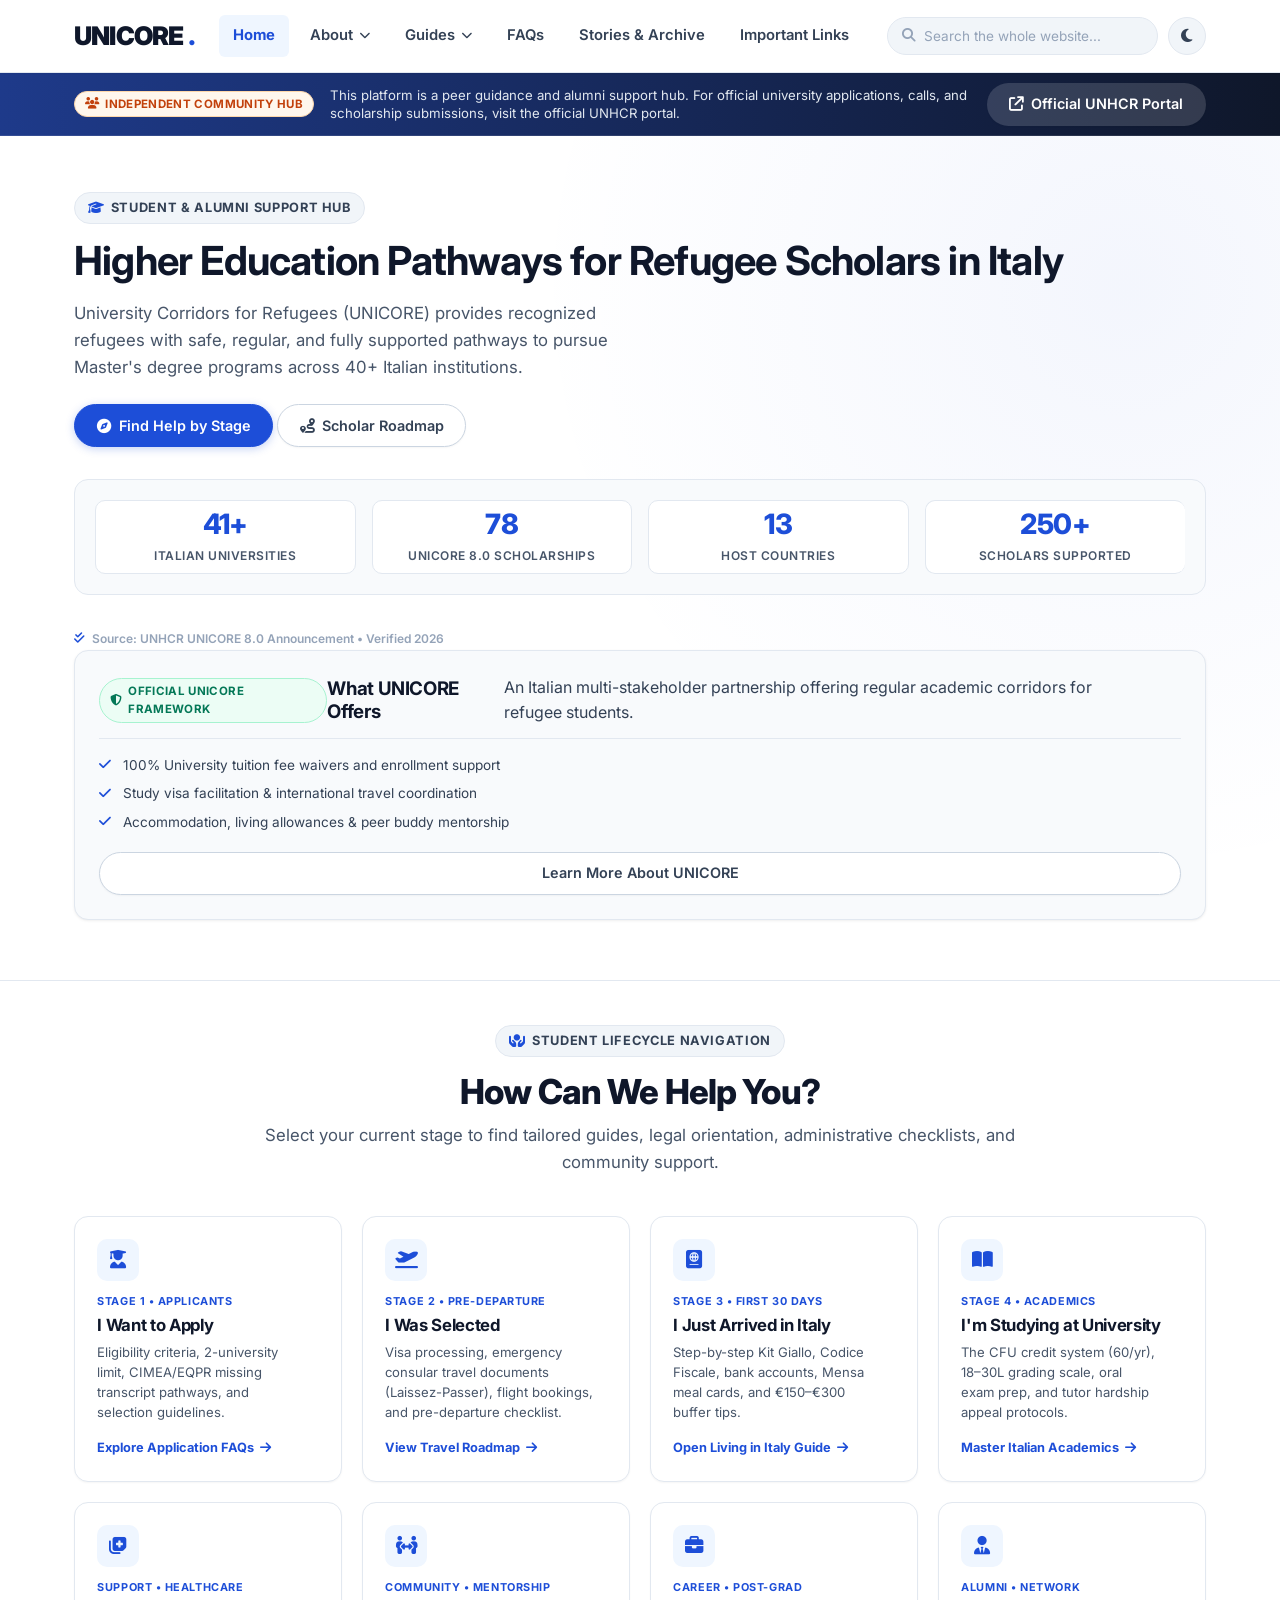
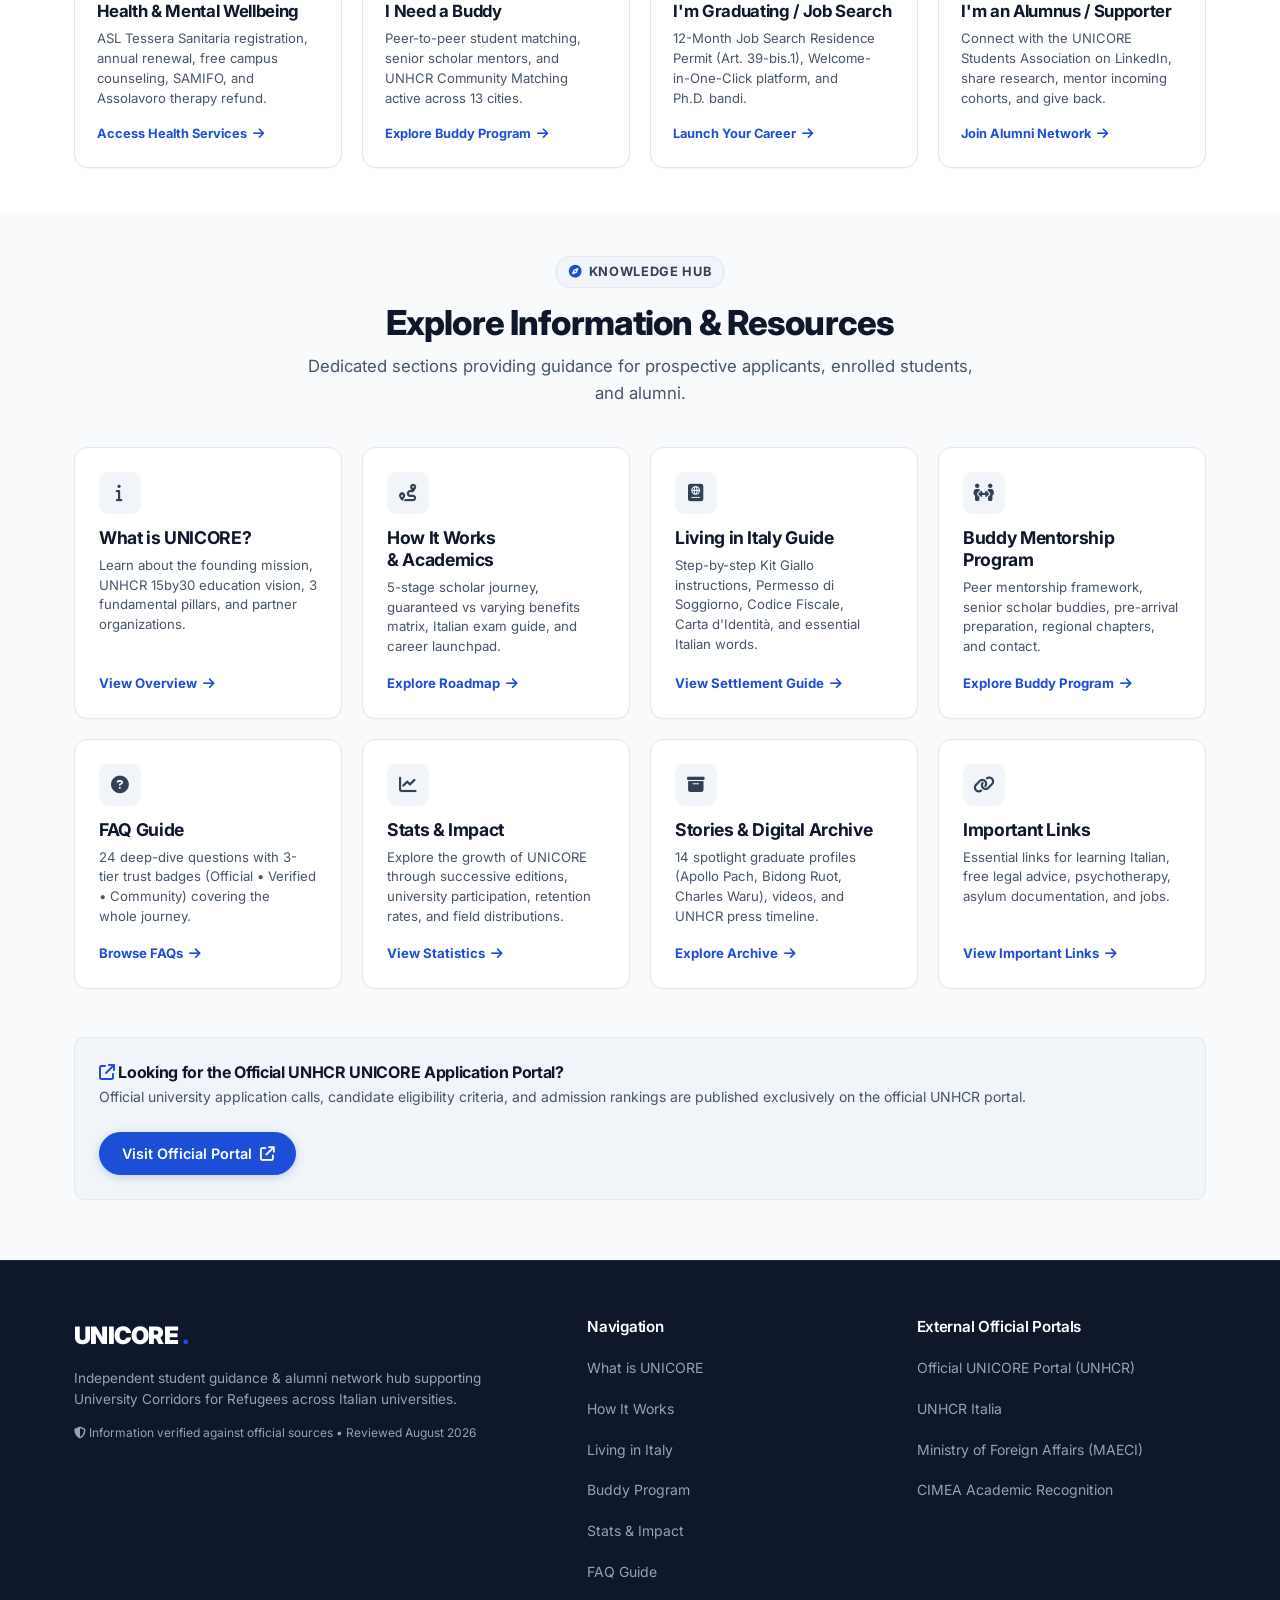
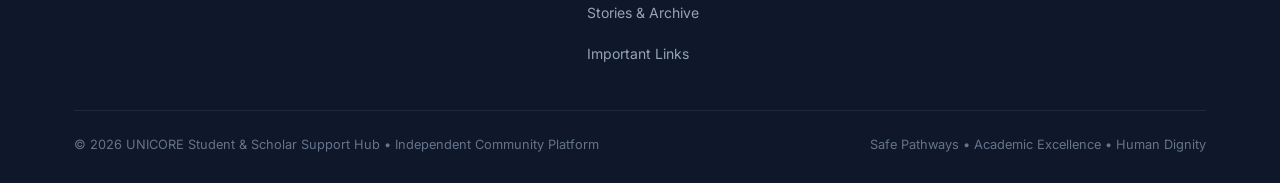
==== commit 1bf4f2d4: "refactor: streamline homepage by removing individual spotlight and centralizing scholar stories in s" ====
--- a/index.html
+++ b/index.html
@@ -349,50 +349,6 @@
 
       </div>
 
-      <!-- Featured Scholar Story Spotlight -->
-      <div class="spotlight-story-card" style="margin: 3rem 0 2rem 0;">
-        <div class="spotlight-story-grid">
-          
-          <div class="spotlight-media-gallery">
-            <a href="images/stories/unitus_unicore_7_garden.jpg" target="_blank" rel="noopener noreferrer" class="spotlight-media-link">
-              <img src="images/stories/unitus_unicore_7_garden.jpg" alt="University of Tuscia UNICORE 7.0 Reception in Garden">
-              <span class="video-duration-badge" style="bottom: 8px; right: 8px; background: rgba(15, 23, 42, 0.85);"><i class="fa-solid fa-camera"></i> UNITUS Garden</span>
-            </a>
-            <a href="images/stories/unitus_unicore_7_courtyard.jpg" target="_blank" rel="noopener noreferrer" class="spotlight-media-link">
-              <img src="images/stories/unitus_unicore_7_courtyard.jpg" alt="University of Tuscia DIKE Courtyard">
-              <span class="video-duration-badge" style="bottom: 8px; right: 8px; background: rgba(15, 23, 42, 0.85);"><i class="fa-solid fa-building-columns"></i> DIKE Courtyard</span>
-            </a>
-          </div>
-
-          <div class="spotlight-content-body">
-            <div>
-              <div style="display: flex; align-items: center; justify-content: space-between; gap: 0.5rem; flex-wrap: wrap; margin-bottom: 0.75rem;">
-                <span class="glossary-category-badge" style="background: #e0f2fe; color: #0369a1; font-weight: 800;"><i class="fa-solid fa-star"></i> Featured Arrival Spotlight</span>
-                <span style="font-size: 0.8rem; color: var(--slate-500); font-weight: 600;"><i class="fa-brands fa-linkedin" style="color: #0077b5;"></i> University of Viterbo "La Tuscia"</span>
-              </div>
-
-              <h3 style="font-size: 1.25rem; color: var(--slate-900); margin-bottom: 0.5rem;">
-                Welcoming Gaddisa (Uganda) & Sandra (Nigeria) to UNITUS
-              </h3>
-
-              <p style="font-size: 0.875rem; color: var(--slate-600); line-height: 1.6; margin-bottom: 1rem;">
-                The <strong>UNICORE 7.0</strong> corridor welcomed scholars to the International Master's Programme in Security & Human Rights at the DIKE Department, greeted by Prof. Daniela Vitiello, the UNITUS Rector, and UNHCR Italia.
-              </p>
-            </div>
-
-            <div class="spotlight-footer-actions">
-              <a href="stories-archive.html" class="btn btn-primary btn-sm">
-                <i class="fa-solid fa-book-open-reader"></i> Read Full Story & Archive
-              </a>
-              <a href="https://www.linkedin.com/posts/daniela-vitiello_unicore-activity-7396238700147367936-yoml" target="_blank" rel="noopener noreferrer" class="btn btn-outline btn-sm">
-                <i class="fa-brands fa-linkedin"></i> LinkedIn Post
-              </a>
-            </div>
-          </div>
-
-        </div>
-      </div>
-
       <!-- Official Reference Callout -->
       <div class="official-reference-box">
         <div class="official-reference-text">
--- a/css/styles.css
+++ b/css/styles.css
@@ -4174,3 +4174,419 @@
   background-color: #0f172a;
   border-bottom-color: var(--primary);
 }
+
+
+/* ==========================================================================
+   Design & Visual Elevation Enhancements (Typography, Colors, Micro-Interactions)
+   ========================================================================== */
+
+/* Enhanced Section Header Typography & Spacing */
+.section-header {
+  text-align: center;
+  max-width: 760px;
+  margin: 0 auto 2.5rem auto;
+}
+
+.section-header h2 {
+  font-size: 2.15rem;
+  font-weight: 800;
+  letter-spacing: -0.025em;
+  color: var(--slate-900);
+  margin-bottom: 0.65rem;
+  line-height: 1.2;
+}
+
+.section-header p {
+  font-size: 1.05rem;
+  color: var(--slate-600);
+  line-height: 1.6;
+  text-wrap: pretty;
+}
+
+/* Polished Button Micro-Interactions */
+.btn {
+  display: inline-flex;
+  align-items: center;
+  justify-content: center;
+  gap: 0.5rem;
+  font-family: inherit;
+  font-size: 0.9rem;
+  font-weight: 600;
+  padding: 0.65rem 1.35rem;
+  border-radius: var(--radius-full);
+  border: 1px solid transparent;
+  cursor: pointer;
+  transition: all 0.2s cubic-bezier(0.4, 0, 0.2, 1);
+  text-decoration: none;
+  min-height: 42px;
+  box-shadow: var(--shadow-xs);
+}
+
+.btn:active {
+  transform: scale(0.98);
+}
+
+.btn:focus-visible {
+  outline: 2px solid var(--primary);
+  outline-offset: 2px;
+}
+
+.btn-primary {
+  background-color: var(--primary);
+  color: var(--white);
+  border-color: var(--primary);
+  box-shadow: 0 2px 8px rgba(29, 78, 216, 0.25);
+}
+
+.btn-primary:hover {
+  background-color: var(--primary-hover);
+  border-color: var(--primary-hover);
+  color: var(--white);
+  box-shadow: 0 4px 14px rgba(29, 78, 216, 0.35);
+  transform: translateY(-1px);
+}
+
+.btn-outline {
+  background-color: var(--white);
+  color: var(--slate-700);
+  border-color: var(--slate-300);
+}
+
+.btn-outline:hover {
+  background-color: var(--slate-100);
+  color: var(--slate-900);
+  border-color: var(--slate-400);
+  transform: translateY(-1px);
+}
+
+[data-theme="dark"] .btn-outline {
+  background-color: var(--white);
+  color: var(--slate-200);
+  border-color: var(--slate-300);
+}
+
+[data-theme="dark"] .btn-outline:hover {
+  background-color: var(--slate-100);
+  color: var(--slate-900);
+}
+
+/* Refined Hero Sections with Modern Ambient Lighting */
+.hero-section {
+  padding: 3.5rem 0 3.75rem 0;
+  background-color: var(--white);
+  border-bottom: 1px solid var(--slate-200);
+  position: relative;
+  background-image: radial-gradient(circle at 88% 18%, rgba(29, 78, 216, 0.05) 0%, transparent 45%);
+}
+
+.page-hero {
+  background: linear-gradient(135deg, #09101d 0%, #172554 50%, #0f172a 100%);
+  color: var(--white);
+  padding: 3.25rem 0 3.5rem 0;
+  border-bottom: 1px solid var(--slate-800);
+  position: relative;
+}
+
+.page-hero-content {
+  max-width: 800px;
+}
+
+.page-hero-content h1 {
+  font-size: 2.35rem;
+  font-weight: 800;
+  letter-spacing: -0.03em;
+  color: var(--white);
+  margin-bottom: 0.75rem;
+  line-height: 1.18;
+}
+
+.page-hero-content p {
+  font-size: 1.05rem;
+  color: #cbd5e1;
+  line-height: 1.65;
+  text-wrap: pretty;
+}
+
+/* Quick Stats Grid Elevation */
+.quick-stats-grid {
+  display: grid;
+  grid-template-columns: repeat(4, 1fr);
+  gap: 1rem;
+  margin-top: 2rem;
+  padding: 1.25rem;
+  background-color: var(--slate-50);
+  border: 1px solid var(--slate-200);
+  border-radius: var(--radius-lg);
+}
+
+.quick-stat-item {
+  display: flex;
+  flex-direction: column;
+  align-items: center;
+  text-align: center;
+  padding: 0.5rem 0.25rem;
+  border-right: 1px solid var(--slate-200);
+}
+
+.quick-stat-item:last-child {
+  border-right: none;
+}
+
+.quick-stat-item .stat-num {
+  font-size: 1.75rem;
+  font-weight: 800;
+  color: var(--primary);
+  line-height: 1.1;
+  letter-spacing: -0.02em;
+}
+
+.quick-stat-item .stat-label {
+  font-size: 0.75rem;
+  font-weight: 600;
+  color: var(--slate-600);
+  margin-top: 0.35rem;
+  text-transform: uppercase;
+  letter-spacing: 0.04em;
+}
+
+/* 8-Stage Interactive Help Matrix */
+.help-stage-grid {
+  display: grid;
+  grid-template-columns: repeat(4, 1fr);
+  gap: 1.25rem;
+  margin-top: 2.25rem;
+}
+
+.help-stage-card {
+  background-color: var(--white);
+  border: 1px solid var(--slate-200);
+  border-radius: var(--radius-lg);
+  padding: 1.4rem;
+  display: flex;
+  flex-direction: column;
+  text-decoration: none;
+  color: inherit;
+  transition: all 0.25s cubic-bezier(0.4, 0, 0.2, 1);
+  position: relative;
+  overflow: hidden;
+  box-shadow: var(--shadow-xs);
+}
+
+.help-stage-card::before {
+  content: '';
+  position: absolute;
+  top: 0;
+  left: 0;
+  right: 0;
+  height: 3px;
+  background: linear-gradient(90deg, var(--primary), #38bdf8);
+  opacity: 0;
+  transition: var(--transition);
+}
+
+.help-stage-card:hover {
+  transform: translateY(-4px);
+  box-shadow: 0 12px 24px -4px rgba(29, 78, 216, 0.12), 0 4px 8px -2px rgba(0, 0, 0, 0.04);
+  border-color: var(--primary-border);
+}
+
+.help-stage-card:hover::before {
+  opacity: 1;
+}
+
+.help-stage-icon {
+  width: 2.6rem;
+  height: 2.6rem;
+  border-radius: var(--radius-md);
+  background-color: var(--primary-light);
+  color: var(--primary);
+  display: flex;
+  align-items: center;
+  justify-content: center;
+  font-size: 1.15rem;
+  margin-bottom: 0.75rem;
+  transition: var(--transition);
+}
+
+.help-stage-card:hover .help-stage-icon {
+  transform: scale(1.08);
+}
+
+.help-stage-badge {
+  font-size: 0.68rem;
+  font-weight: 700;
+  text-transform: uppercase;
+  letter-spacing: 0.05em;
+  color: var(--primary);
+  margin-bottom: 0.3rem;
+}
+
+.help-stage-card h3 {
+  font-size: 1.05rem;
+  font-weight: 700;
+  color: var(--slate-900);
+  margin-bottom: 0.4rem;
+  line-height: 1.3;
+}
+
+.help-stage-card p {
+  font-size: 0.82rem;
+  color: var(--slate-600);
+  line-height: 1.5;
+  margin-bottom: 1rem;
+  flex: 1;
+}
+
+.help-stage-link {
+  font-size: 0.8rem;
+  font-weight: 700;
+  color: var(--primary);
+  display: flex;
+  align-items: center;
+  gap: 0.35rem;
+  margin-top: auto;
+  transition: var(--transition);
+}
+
+.help-stage-card:hover .help-stage-link {
+  gap: 0.6rem;
+}
+
+@media (max-width: 1080px) {
+  .help-stage-grid {
+    grid-template-columns: repeat(2, 1fr);
+  }
+  .quick-stats-grid {
+    grid-template-columns: repeat(2, 1fr);
+    gap: 1.25rem;
+  }
+  .quick-stat-item:nth-child(2) {
+    border-right: none;
+  }
+}
+
+@media (max-width: 640px) {
+  .help-stage-grid {
+    grid-template-columns: 1fr;
+  }
+  .quick-stats-grid {
+    grid-template-columns: 1fr;
+  }
+  .quick-stat-item {
+    border-right: none;
+    border-bottom: 1px solid var(--slate-200);
+    padding-bottom: 0.75rem;
+  }
+  .quick-stat-item:last-child {
+    border-bottom: none;
+  }
+}
+
+/* Polished Portal Cards (Gateway Grid) */
+.portal-grid {
+  display: grid;
+  grid-template-columns: repeat(auto-fit, minmax(250px, 1fr));
+  gap: 1.25rem;
+}
+
+.portal-card {
+  background-color: var(--white);
+  border: 1px solid var(--slate-200);
+  border-radius: var(--radius-lg);
+  padding: 1.5rem;
+  display: flex;
+  flex-direction: column;
+  transition: all 0.25s cubic-bezier(0.4, 0, 0.2, 1);
+  box-shadow: var(--shadow-xs);
+}
+
+.portal-card:hover {
+  transform: translateY(-3px);
+  border-color: var(--primary-border);
+  box-shadow: var(--shadow-md);
+}
+
+.portal-card-icon {
+  width: 2.6rem;
+  height: 2.6rem;
+  border-radius: var(--radius-md);
+  background-color: var(--slate-100);
+  color: var(--slate-700);
+  display: flex;
+  align-items: center;
+  justify-content: center;
+  font-size: 1.1rem;
+  margin-bottom: 0.85rem;
+  transition: var(--transition);
+}
+
+.portal-card:hover .portal-card-icon {
+  background-color: var(--primary-light);
+  color: var(--primary);
+}
+
+.portal-card h3 {
+  font-size: 1.1rem;
+  font-weight: 700;
+  color: var(--slate-900);
+  margin-bottom: 0.4rem;
+}
+
+.portal-card p {
+  font-size: 0.825rem;
+  color: var(--slate-600);
+  line-height: 1.5;
+  margin-bottom: 1rem;
+  flex: 1;
+}
+
+.portal-card-link {
+  font-size: 0.825rem;
+  font-weight: 700;
+  color: var(--primary);
+  display: flex;
+  align-items: center;
+  gap: 0.35rem;
+  margin-top: auto;
+  transition: var(--transition);
+}
+
+.portal-card:hover .portal-card-link {
+  gap: 0.6rem;
+}
+
+/* Refined Table Design */
+.guarantee-table {
+  width: 100%;
+  border-collapse: collapse;
+  text-align: left;
+  background-color: var(--white);
+  font-size: 0.875rem;
+}
+
+.guarantee-table th {
+  background-color: var(--slate-100);
+  color: var(--slate-800);
+  font-weight: 700;
+  padding: 1.1rem 1.25rem;
+  border-bottom: 2px solid var(--slate-200);
+  text-transform: uppercase;
+  font-size: 0.75rem;
+  letter-spacing: 0.05em;
+}
+
+.guarantee-table td {
+  padding: 1.1rem 1.25rem;
+  border-bottom: 1px solid var(--slate-200);
+  color: var(--slate-700);
+  vertical-align: middle;
+  line-height: 1.55;
+}
+
+.guarantee-table tr:hover td {
+  background-color: rgba(239, 246, 255, 0.4);
+}
+
+[data-theme="dark"] .guarantee-table tr:hover td {
+  background-color: rgba(30, 58, 138, 0.15);
+}
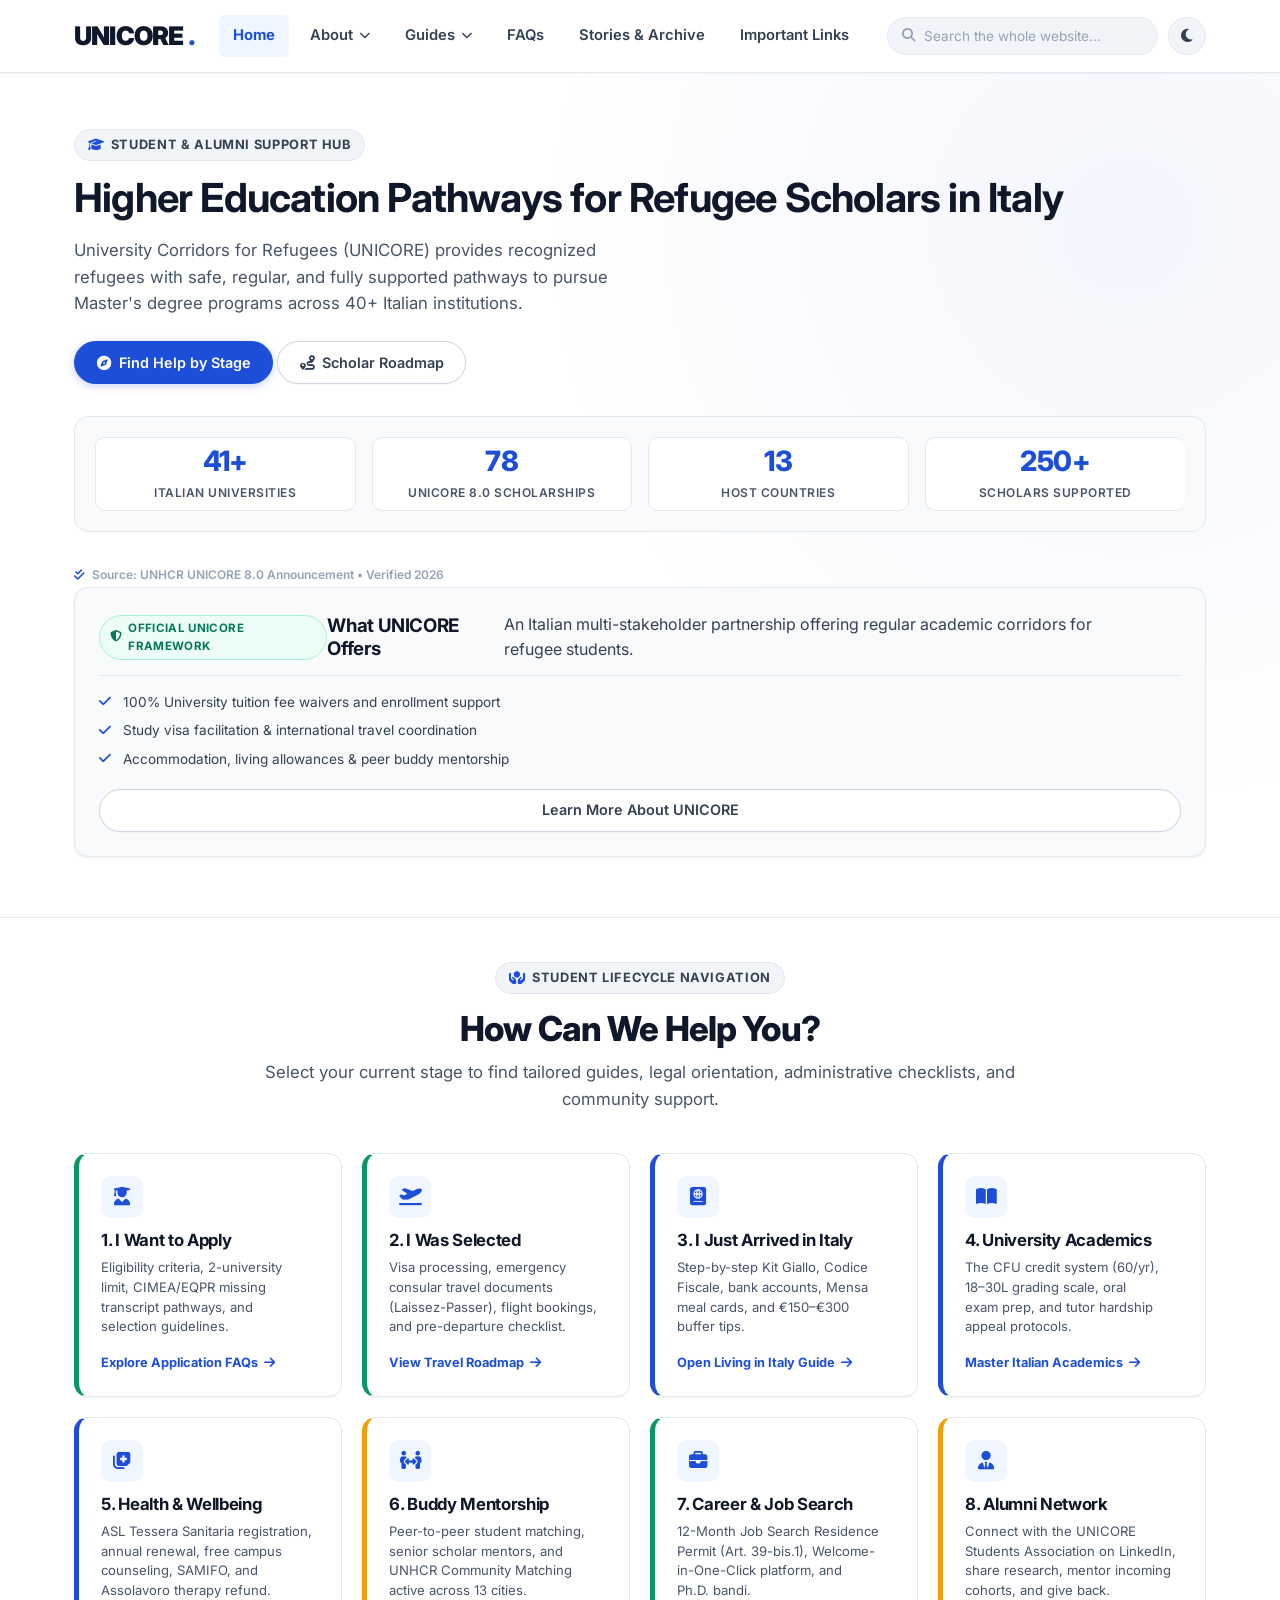
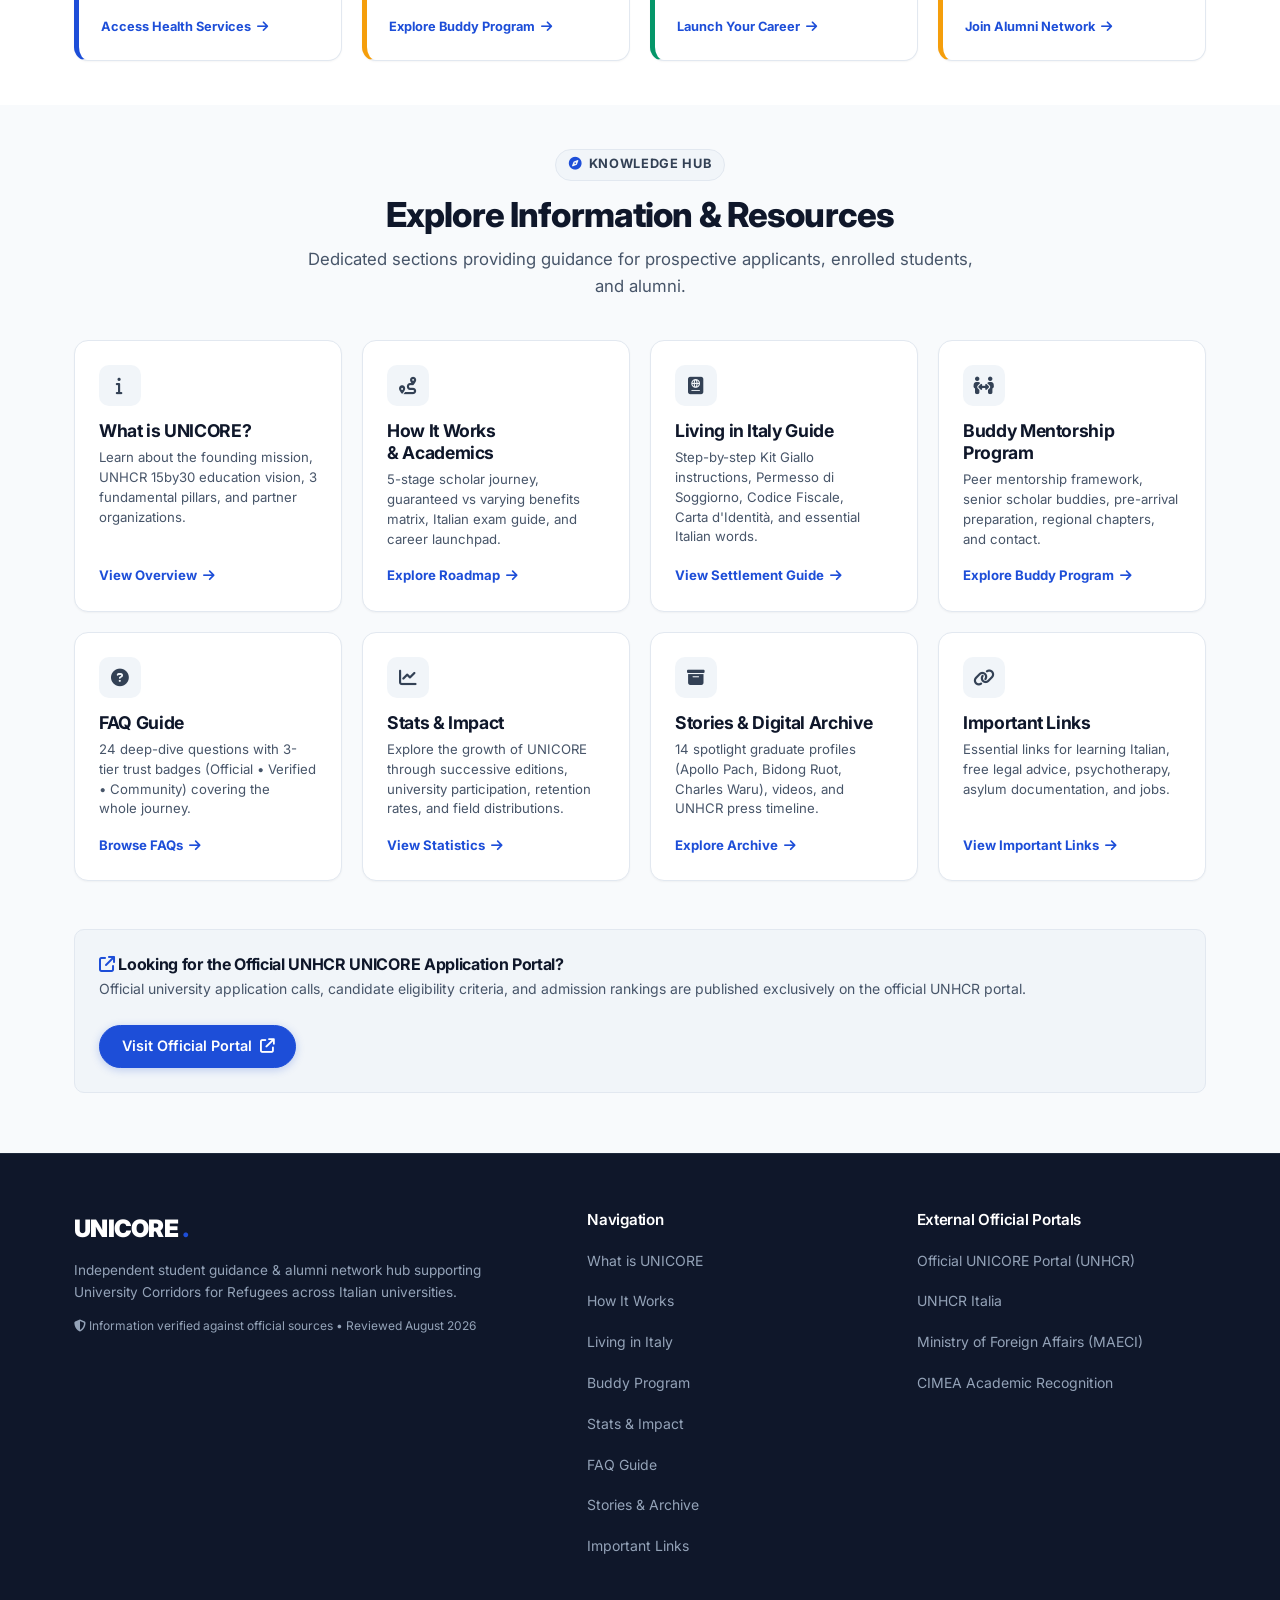
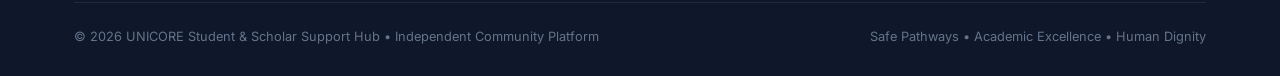
==== commit 126180d3: "refactor(home): remove repetitive top UNHCR banner and apply clean color ribbon styling to 8-stage h" ====
--- a/index.html
+++ b/index.html
@@ -80,21 +80,6 @@
     </div>
   </header>
 
-  <!-- Prominent Independent Hub Positioning Banner -->
-  <div class="independent-hub-banner">
-    <div class="container independent-hub-banner-inner">
-      <div class="independent-hub-tag">
-        <span class="trust-badge-community"><i class="fa-solid fa-users"></i> Independent Community Hub</span>
-      </div>
-      <div class="independent-hub-text">
-        This platform is a peer guidance and alumni support hub. For official university applications, calls, and scholarship submissions, visit the official UNHCR portal.
-      </div>
-      <a href="https://universitycorridors.unhcr.it/" target="_blank" rel="noopener noreferrer" class="btn btn-sm btn-primary-light">
-        <i class="fa-solid fa-arrow-up-right-from-square"></i> Official UNHCR Portal
-      </a>
-    </div>
-  </div>
-
   <!-- Hero Section -->
   <section class="hero-section">
     <div class="container hero-layout">
@@ -176,80 +161,71 @@
         </p>
       </div>
 
-      <div class="help-stage-grid">
+            <div class="help-stage-grid">
         
         <!-- Stage 1 -->
-        <a href="faq.html#pre-arrival" class="help-stage-card">
+        <a href="faq.html#pre-arrival" class="help-stage-card ribbon-official">
           <div class="help-stage-icon"><i class="fa-solid fa-user-graduate"></i></div>
-          <div class="help-stage-badge">Stage 1 &bull; Applicants</div>
-          <h3>I Want to Apply</h3>
+          <h3>1. I Want to Apply</h3>
           <p>Eligibility criteria, 2-university limit, CIMEA/EQPR missing transcript pathways, and selection guidelines.</p>
           <span class="help-stage-link">Explore Application FAQs <i class="fa-solid fa-arrow-right"></i></span>
         </a>
 
         <!-- Stage 2 -->
-        <a href="how-it-works.html#journey" class="help-stage-card">
+        <a href="how-it-works.html#journey" class="help-stage-card ribbon-official">
           <div class="help-stage-icon"><i class="fa-solid fa-plane-departure"></i></div>
-          <div class="help-stage-badge">Stage 2 &bull; Pre-Departure</div>
-          <h3>I Was Selected</h3>
+          <h3>2. I Was Selected</h3>
           <p>Visa processing, emergency consular travel documents (Laissez-Passer), flight bookings, and pre-departure checklist.</p>
           <span class="help-stage-link">View Travel Roadmap <i class="fa-solid fa-arrow-right"></i></span>
         </a>
 
         <!-- Stage 3 -->
-        <a href="living-in-italy.html" class="help-stage-card">
+        <a href="living-in-italy.html" class="help-stage-card ribbon-verified">
           <div class="help-stage-icon"><i class="fa-solid fa-passport"></i></div>
-          <div class="help-stage-badge">Stage 3 &bull; First 30 Days</div>
-          <h3>I Just Arrived in Italy</h3>
+          <h3>3. I Just Arrived in Italy</h3>
           <p>Step-by-step Kit Giallo, Codice Fiscale, bank accounts, Mensa meal cards, and €150–€300 buffer tips.</p>
           <span class="help-stage-link">Open Living in Italy Guide <i class="fa-solid fa-arrow-right"></i></span>
         </a>
 
         <!-- Stage 4 -->
-        <a href="how-it-works.html#academics" class="help-stage-card">
+        <a href="how-it-works.html#academics" class="help-stage-card ribbon-verified">
           <div class="help-stage-icon"><i class="fa-solid fa-book-open"></i></div>
-          <div class="help-stage-badge">Stage 4 &bull; Academics</div>
-          <h3>I'm Studying at University</h3>
+          <h3>4. University Academics</h3>
           <p>The CFU credit system (60/yr), 18–30L grading scale, oral exam prep, and tutor hardship appeal protocols.</p>
           <span class="help-stage-link">Master Italian Academics <i class="fa-solid fa-arrow-right"></i></span>
         </a>
 
         <!-- Stage 5 -->
-        <a href="important-links.html#health" class="help-stage-card">
+        <a href="important-links.html#health" class="help-stage-card ribbon-verified">
           <div class="help-stage-icon"><i class="fa-solid fa-notes-medical"></i></div>
-          <div class="help-stage-badge">Support &bull; Healthcare</div>
-          <h3>Health & Mental Wellbeing</h3>
+          <h3>5. Health & Wellbeing</h3>
           <p>ASL Tessera Sanitaria registration, annual renewal, free campus counseling, SAMIFO, and Assolavoro therapy refund.</p>
           <span class="help-stage-link">Access Health Services <i class="fa-solid fa-arrow-right"></i></span>
         </a>
 
         <!-- Stage 6 -->
-        <a href="buddy-program.html" class="help-stage-card">
+        <a href="buddy-program.html" class="help-stage-card ribbon-community">
           <div class="help-stage-icon"><i class="fa-solid fa-people-arrows"></i></div>
-          <div class="help-stage-badge">Community &bull; Mentorship</div>
-          <h3>I Need a Buddy</h3>
+          <h3>6. Buddy Mentorship</h3>
           <p>Peer-to-peer student matching, senior scholar mentors, and UNHCR Community Matching active across 13 cities.</p>
           <span class="help-stage-link">Explore Buddy Program <i class="fa-solid fa-arrow-right"></i></span>
         </a>
 
         <!-- Stage 7 -->
-        <a href="how-it-works.html#career" class="help-stage-card">
+        <a href="how-it-works.html#career" class="help-stage-card ribbon-official">
           <div class="help-stage-icon"><i class="fa-solid fa-briefcase"></i></div>
-          <div class="help-stage-badge">Career &bull; Post-Grad</div>
-          <h3>I'm Graduating / Job Search</h3>
+          <h3>7. Career & Job Search</h3>
           <p>12-Month Job Search Residence Permit (Art. 39-bis.1), Welcome-in-One-Click platform, and Ph.D. bandi.</p>
           <span class="help-stage-link">Launch Your Career <i class="fa-solid fa-arrow-right"></i></span>
         </a>
 
         <!-- Stage 8 -->
-        <a href="stories-archive.html" class="help-stage-card">
+        <a href="stories-archive.html" class="help-stage-card ribbon-community">
           <div class="help-stage-icon"><i class="fa-solid fa-user-tie"></i></div>
-          <div class="help-stage-badge">Alumni &bull; Network</div>
-          <h3>I'm an Alumnus / Supporter</h3>
+          <h3>8. Alumni Network</h3>
           <p>Connect with the UNICORE Students Association on LinkedIn, share research, mentor incoming cohorts, and give back.</p>
           <span class="help-stage-link">Join Alumni Network <i class="fa-solid fa-arrow-right"></i></span>
         </a>
-
       </div>
     </div>
   </section>
--- a/css/styles.css
+++ b/css/styles.css
@@ -4590,3 +4590,187 @@
 [data-theme="dark"] .guarantee-table tr:hover td {
   background-color: rgba(30, 58, 138, 0.15);
 }
+
+
+/* ==========================================================================
+   Color Ribbon System for FAQs & Cards (Clean, Uncluttered, Minimalist)
+   ========================================================================== */
+
+/* Key / Legend Banner at the Top of FAQs */
+.faq-ribbon-key {
+  display: flex;
+  align-items: center;
+  gap: 1.25rem;
+  flex-wrap: wrap;
+  padding: 0.85rem 1.25rem;
+  background-color: var(--white);
+  border: 1px solid var(--slate-200);
+  border-radius: var(--radius-md);
+  margin-bottom: 1.75rem;
+  box-shadow: var(--shadow-xs);
+}
+
+.ribbon-key-title {
+  display: inline-flex;
+  align-items: center;
+  gap: 0.45rem;
+  font-size: 0.8rem;
+  font-weight: 800;
+  color: var(--slate-700);
+  text-transform: uppercase;
+  letter-spacing: 0.05em;
+}
+
+.ribbon-key-items {
+  display: flex;
+  align-items: center;
+  gap: 1.25rem;
+  flex-wrap: wrap;
+}
+
+.ribbon-key-item {
+  display: inline-flex;
+  align-items: center;
+  gap: 0.5rem;
+  font-size: 0.825rem;
+  font-weight: 600;
+  color: var(--slate-700);
+}
+
+.ribbon-key-bar {
+  width: 14px;
+  height: 14px;
+  border-radius: 4px;
+  display: inline-block;
+}
+
+.ribbon-key-item.official .ribbon-key-bar {
+  background-color: #059669; /* Emerald Green */
+}
+
+.ribbon-key-item.verified .ribbon-key-bar {
+  background-color: #1d4ed8; /* Royal Blue */
+}
+
+.ribbon-key-item.community .ribbon-key-bar {
+  background-color: #f59e0b; /* Amber / Orange */
+}
+
+/* FAQ Item with Left Color Ribbon */
+.faq-item {
+  position: relative;
+  background-color: var(--white);
+  border: 1px solid var(--slate-200);
+  border-left: 6px solid #94a3b8; /* Default fallback ribbon */
+  border-radius: var(--radius-md);
+  overflow: hidden;
+  margin-bottom: 0.85rem;
+  transition: all 0.2s cubic-bezier(0.4, 0, 0.2, 1);
+  box-shadow: var(--shadow-xs);
+}
+
+.faq-item:hover {
+  border-color: var(--slate-300);
+  box-shadow: var(--shadow-sm);
+  transform: translateY(-1px);
+}
+
+.faq-item.ribbon-official {
+  border-left-color: #059669; /* Official Rule Green */
+}
+
+.faq-item.ribbon-verified {
+  border-left-color: #1d4ed8; /* Verified Partner Blue */
+}
+
+.faq-item.ribbon-community {
+  border-left-color: #f59e0b; /* Community Insight Amber */
+}
+
+.faq-question {
+  width: 100%;
+  display: flex;
+  align-items: center;
+  justify-content: space-between;
+  gap: 1rem;
+  padding: 1.15rem 1.35rem;
+  background: none;
+  border: none;
+  text-align: left;
+  cursor: pointer;
+  font-family: inherit;
+  font-size: 1rem;
+  font-weight: 700;
+  color: var(--slate-900);
+  transition: var(--transition);
+}
+
+.faq-question:hover {
+  background-color: var(--slate-50);
+}
+
+.faq-q-text {
+  flex: 1;
+  line-height: 1.45;
+}
+
+.faq-item.active .faq-question {
+  background-color: var(--slate-50);
+  color: var(--primary);
+}
+
+[data-theme="dark"] .faq-ribbon-key {
+  background-color: var(--white);
+  border-color: var(--slate-200);
+}
+
+[data-theme="dark"] .ribbon-key-item {
+  color: var(--slate-300);
+}
+
+[data-theme="dark"] .faq-item {
+  background-color: var(--white);
+  border-color: var(--slate-200);
+}
+
+[data-theme="dark"] .faq-item.ribbon-official {
+  border-left-color: #10b981;
+}
+
+[data-theme="dark"] .faq-item.ribbon-verified {
+  border-left-color: #38bdf8;
+}
+
+[data-theme="dark"] .faq-item.ribbon-community {
+  border-left-color: #fbbf24;
+}
+
+
+/* Help Stage Card Left Color Ribbons */
+.help-stage-card {
+  border-left: 5px solid #94a3b8;
+}
+
+.help-stage-card.ribbon-official {
+  border-left-color: #059669;
+}
+
+.help-stage-card.ribbon-verified {
+  border-left-color: #1d4ed8;
+}
+
+.help-stage-card.ribbon-community {
+  border-left-color: #f59e0b;
+}
+
+[data-theme="dark"] .help-stage-card.ribbon-official {
+  border-left-color: #10b981;
+}
+
+[data-theme="dark"] .help-stage-card.ribbon-verified {
+  border-left-color: #38bdf8;
+}
+
+[data-theme="dark"] .help-stage-card.ribbon-community {
+  border-left-color: #fbbf24;
+}
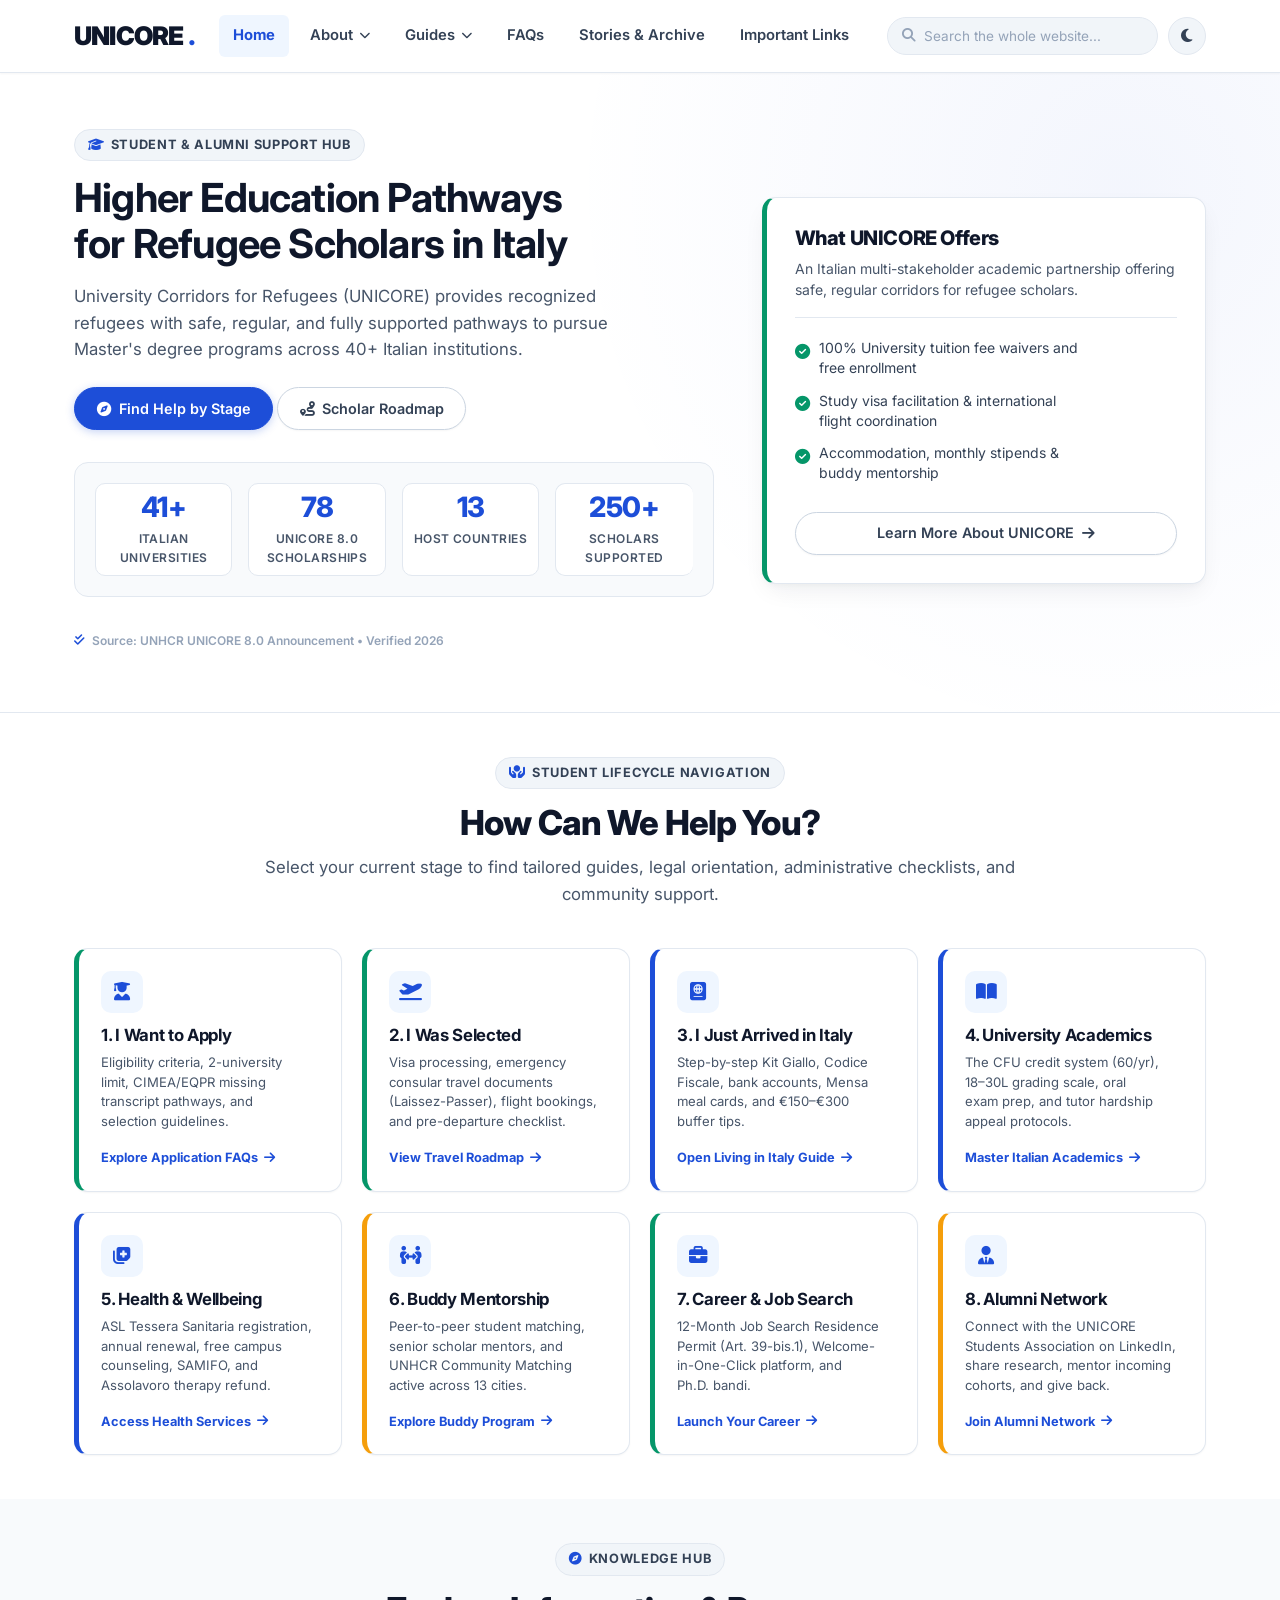
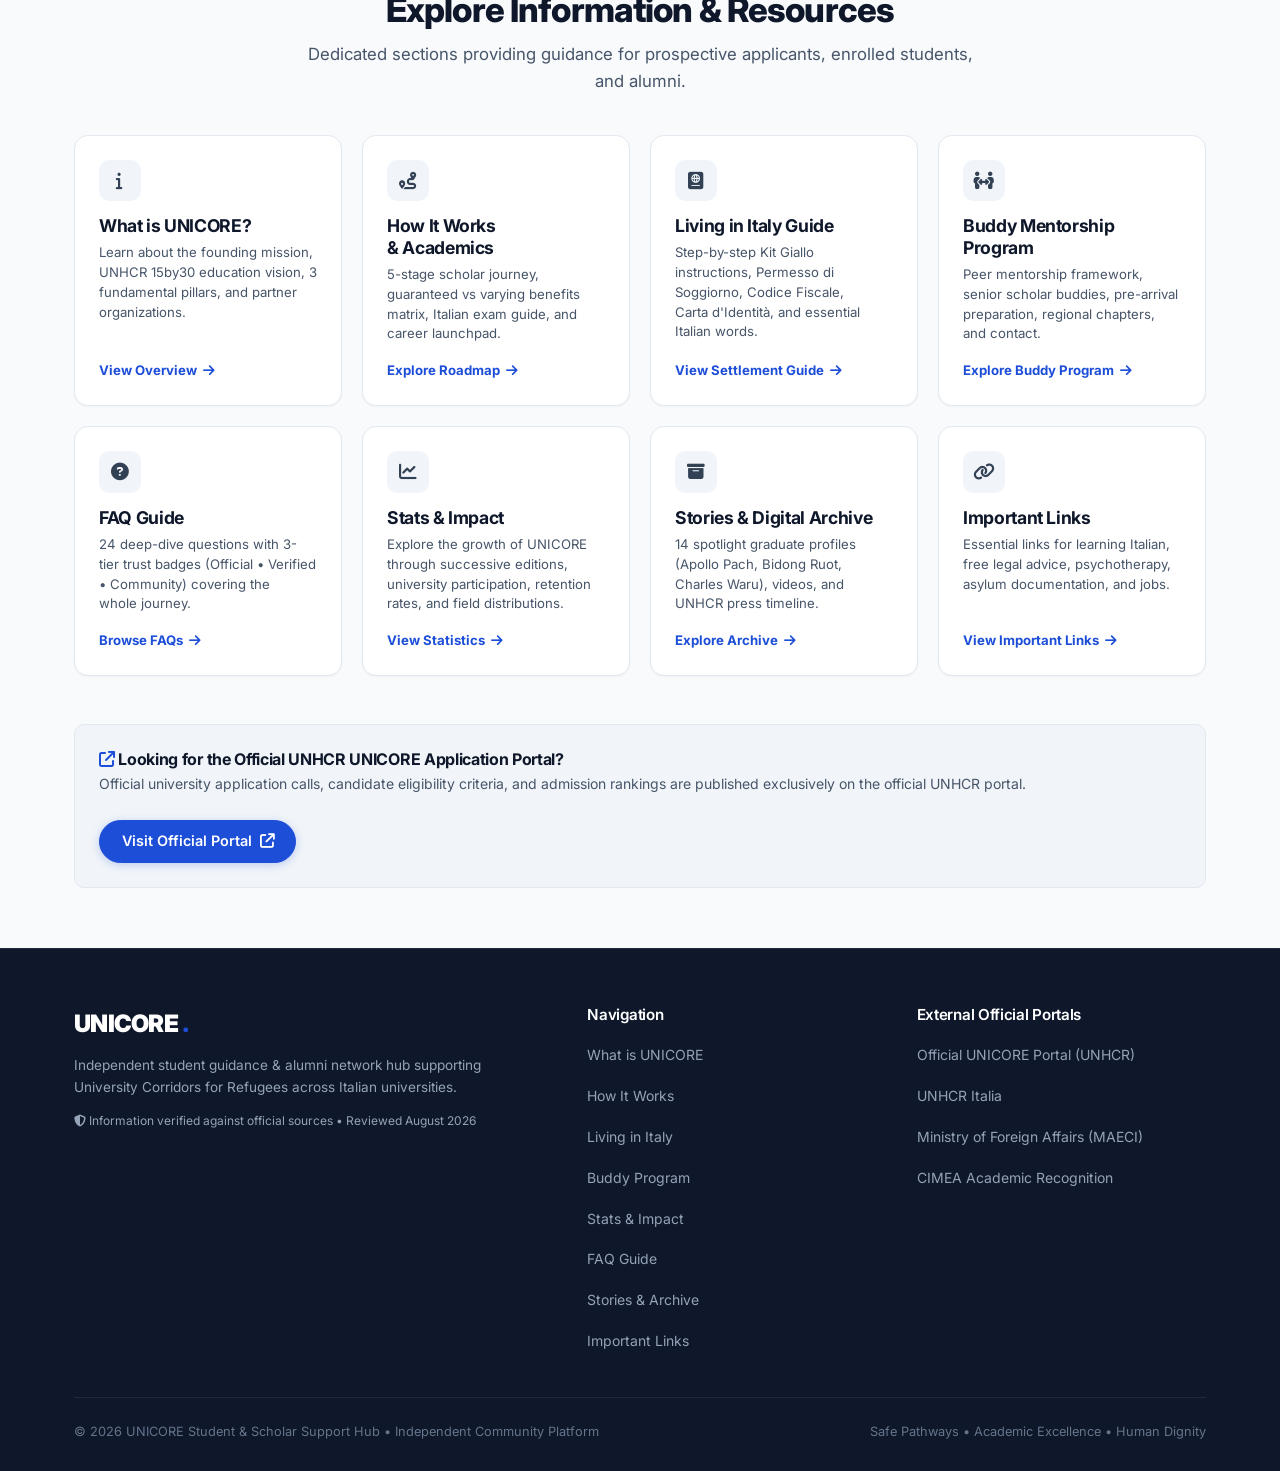
==== commit 77cb6e8c: "fix(hero): streamline hero orientation card with clean vertical layout and official green ribbon, el" ====
--- a/index.html
+++ b/index.html
@@ -127,22 +127,21 @@
       </div>
 
       <!-- Hero Right: Quick Orientation Card -->
-      <div class="hero-card">
+      <div class="hero-card ribbon-official">
         <div class="hero-card-header">
-          <span class="trust-badge-official"><i class="fa-solid fa-shield-halved"></i> Official UNICORE Framework</span>
           <h3>What UNICORE Offers</h3>
           <p>
-            An Italian multi-stakeholder partnership offering regular academic corridors for refugee students.
+            An Italian multi-stakeholder academic partnership offering safe, regular corridors for refugee scholars.
           </p>
         </div>
         <div class="hero-card-body">
           <ul class="hero-feature-list">
-            <li><i class="fa-solid fa-check"></i> 100% University tuition fee waivers and enrollment support</li>
-            <li><i class="fa-solid fa-check"></i> Study visa facilitation & international travel coordination</li>
-            <li><i class="fa-solid fa-check"></i> Accommodation, living allowances & peer buddy mentorship</li>
+            <li><i class="fa-solid fa-circle-check" style="color: #059669;"></i> 100% University tuition fee waivers and free enrollment</li>
+            <li><i class="fa-solid fa-circle-check" style="color: #059669;"></i> Study visa facilitation & international flight coordination</li>
+            <li><i class="fa-solid fa-circle-check" style="color: #059669;"></i> Accommodation, monthly stipends & buddy mentorship</li>
           </ul>
-          <a href="about.html" class="btn btn-outline" style="width: 100%;">
-            Learn More About UNICORE
+          <a href="about.html" class="btn btn-outline btn-sm" style="width: 100%; margin-top: 0.5rem;">
+            Learn More About UNICORE <i class="fa-solid fa-arrow-right"></i>
           </a>
         </div>
       </div>
--- a/css/styles.css
+++ b/css/styles.css
@@ -4774,3 +4774,672 @@
 [data-theme="dark"] .help-stage-card.ribbon-community {
   border-left-color: #fbbf24;
 }
+
+
+/* ==========================================================================
+   COMPREHENSIVE HIGH-CONTRAST DARK MODE TEXT & UI SYSTEM
+   Guarantees 100% legibility, crisp contrast, and zero invisible text
+   ========================================================================== */
+
+[data-theme="dark"] {
+  color-scheme: dark;
+}
+
+/* Global Dark Mode Text & Backgrounds */
+[data-theme="dark"] body {
+  background-color: #0b1120;
+  color: #cbd5e1;
+}
+
+[data-theme="dark"] h1,
+[data-theme="dark"] h2,
+[data-theme="dark"] h3,
+[data-theme="dark"] h4,
+[data-theme="dark"] h5,
+[data-theme="dark"] h6 {
+  color: #f8fafc !important;
+}
+
+[data-theme="dark"] p {
+  color: #cbd5e1;
+}
+
+[data-theme="dark"] strong,
+[data-theme="dark"] b {
+  color: #f8fafc;
+}
+
+[data-theme="dark"] .section-header h2 {
+  color: #f8fafc !important;
+}
+
+[data-theme="dark"] .section-header p {
+  color: #94a3b8 !important;
+}
+
+/* Section Backgrounds */
+[data-theme="dark"] .section.bg-white {
+  background-color: #0b1120 !important;
+}
+
+[data-theme="dark"] .section.bg-light {
+  background-color: #080d1a !important;
+}
+
+/* Navbar & Breadcrumbs */
+[data-theme="dark"] .navbar {
+  background-color: rgba(11, 17, 32, 0.95) !important;
+  border-bottom-color: #1e293b !important;
+}
+
+[data-theme="dark"] .brand {
+  color: #f8fafc !important;
+}
+
+[data-theme="dark"] .nav-link {
+  color: #cbd5e1 !important;
+}
+
+[data-theme="dark"] .nav-link:hover,
+[data-theme="dark"] .nav-link.active {
+  color: #38bdf8 !important;
+}
+
+[data-theme="dark"] .dropdown-menu {
+  background-color: #131d33 !important;
+  border-color: #334155 !important;
+  box-shadow: 0 10px 25px rgba(0, 0, 0, 0.6) !important;
+}
+
+[data-theme="dark"] .dropdown-link {
+  color: #cbd5e1 !important;
+}
+
+[data-theme="dark"] .dropdown-link:hover {
+  background-color: #1e293b !important;
+  color: #38bdf8 !important;
+}
+
+[data-theme="dark"] .breadcrumbs-bar {
+  background-color: #0b1120 !important;
+  border-bottom-color: #1e293b !important;
+}
+
+[data-theme="dark"] .breadcrumbs {
+  color: #64748b !important;
+}
+
+[data-theme="dark"] .breadcrumbs a {
+  color: #94a3b8 !important;
+}
+
+[data-theme="dark"] .breadcrumbs a:hover {
+  color: #38bdf8 !important;
+}
+
+[data-theme="dark"] .breadcrumbs .current {
+  color: #e2e8f0 !important;
+}
+
+/* Hero Section */
+[data-theme="dark"] .hero-section {
+  background-color: #0b1120 !important;
+  border-bottom-color: #1e293b !important;
+  background-image: radial-gradient(circle at 88% 18%, rgba(56, 189, 248, 0.08) 0%, transparent 45%) !important;
+}
+
+[data-theme="dark"] .hero-content h1 {
+  color: #f8fafc !important;
+}
+
+[data-theme="dark"] .hero-subtitle {
+  color: #cbd5e1 !important;
+}
+
+[data-theme="dark"] .hero-card {
+  background-color: #131d33 !important;
+  border-color: #334155 !important;
+}
+
+[data-theme="dark"] .hero-card-header h3 {
+  color: #f8fafc !important;
+}
+
+[data-theme="dark"] .hero-card-header p {
+  color: #94a3b8 !important;
+}
+
+[data-theme="dark"] .hero-feature-list li {
+  color: #cbd5e1 !important;
+}
+
+[data-theme="dark"] .hero-feature-list li i {
+  color: #38bdf8 !important;
+}
+
+/* Stats Grids & Source Notes */
+[data-theme="dark"] .quick-stats-grid {
+  background-color: #131d33 !important;
+  border-color: #334155 !important;
+}
+
+[data-theme="dark"] .quick-stat-item {
+  border-color: #334155 !important;
+}
+
+[data-theme="dark"] .quick-stat-item .stat-num {
+  color: #38bdf8 !important;
+}
+
+[data-theme="dark"] .quick-stat-item .stat-label {
+  color: #94a3b8 !important;
+}
+
+[data-theme="dark"] .stat-source-note {
+  color: #94a3b8 !important;
+}
+
+[data-theme="dark"] .stat-card-lg {
+  background-color: #131d33 !important;
+  border-color: #334155 !important;
+}
+
+[data-theme="dark"] .stat-card-title {
+  color: #f8fafc !important;
+}
+
+[data-theme="dark"] .stat-card-desc {
+  color: #94a3b8 !important;
+}
+
+/* 8-Stage Lifecycle Cards */
+[data-theme="dark"] .help-stage-card {
+  background-color: #131d33 !important;
+  border-color: #334155 !important;
+  color: #cbd5e1 !important;
+}
+
+[data-theme="dark"] .help-stage-card:hover {
+  border-color: #0284c7 !important;
+  box-shadow: 0 12px 24px -4px rgba(0, 0, 0, 0.7) !important;
+}
+
+[data-theme="dark"] .help-stage-card h3 {
+  color: #f8fafc !important;
+}
+
+[data-theme="dark"] .help-stage-card p {
+  color: #94a3b8 !important;
+}
+
+[data-theme="dark"] .help-stage-icon {
+  background-color: rgba(56, 189, 248, 0.15) !important;
+  color: #38bdf8 !important;
+}
+
+[data-theme="dark"] .help-stage-link {
+  color: #38bdf8 !important;
+}
+
+/* Portal Knowledge Hub Grid */
+[data-theme="dark"] .portal-card {
+  background-color: #131d33 !important;
+  border-color: #334155 !important;
+}
+
+[data-theme="dark"] .portal-card:hover {
+  border-color: #0284c7 !important;
+  box-shadow: 0 10px 20px rgba(0, 0, 0, 0.5) !important;
+}
+
+[data-theme="dark"] .portal-card-icon {
+  background-color: #1e293b !important;
+  color: #94a3b8 !important;
+}
+
+[data-theme="dark"] .portal-card:hover .portal-card-icon {
+  background-color: rgba(56, 189, 248, 0.15) !important;
+  color: #38bdf8 !important;
+}
+
+[data-theme="dark"] .portal-card h3 {
+  color: #f8fafc !important;
+}
+
+[data-theme="dark"] .portal-card p {
+  color: #94a3b8 !important;
+}
+
+[data-theme="dark"] .portal-card-link {
+  color: #38bdf8 !important;
+}
+
+/* Official Reference Box at Bottom */
+[data-theme="dark"] .official-reference-box {
+  background: linear-gradient(135deg, rgba(30, 58, 138, 0.3) 0%, rgba(15, 23, 42, 0.7) 100%) !important;
+  border-color: #1e40af !important;
+}
+
+[data-theme="dark"] .official-reference-text h4 {
+  color: #f8fafc !important;
+}
+
+[data-theme="dark"] .official-reference-text p {
+  color: #cbd5e1 !important;
+}
+
+/* FAQ Hub & Color Ribbons in Dark Mode */
+[data-theme="dark"] .faq-ribbon-key {
+  background-color: #131d33 !important;
+  border-color: #334155 !important;
+}
+
+[data-theme="dark"] .ribbon-key-title {
+  color: #f8fafc !important;
+}
+
+[data-theme="dark"] .ribbon-key-item {
+  color: #cbd5e1 !important;
+}
+
+[data-theme="dark"] .faq-search-wrapper {
+  background-color: #131d33 !important;
+  border-color: #334155 !important;
+}
+
+[data-theme="dark"] .faq-search-input {
+  background: transparent !important;
+  color: #f8fafc !important;
+}
+
+[data-theme="dark"] .faq-search-input::placeholder {
+  color: #64748b !important;
+}
+
+[data-theme="dark"] .faq-search-icon {
+  color: #64748b !important;
+}
+
+[data-theme="dark"] .faq-tab-btn {
+  background-color: #131d33 !important;
+  border-color: #334155 !important;
+  color: #94a3b8 !important;
+}
+
+[data-theme="dark"] .faq-tab-btn:hover,
+[data-theme="dark"] .faq-tab-btn.active {
+  background-color: #0284c7 !important;
+  border-color: #0284c7 !important;
+  color: #ffffff !important;
+}
+
+[data-theme="dark"] .faq-item {
+  background-color: #131d33 !important;
+  border-color: #334155 !important;
+}
+
+[data-theme="dark"] .faq-question {
+  color: #f8fafc !important;
+}
+
+[data-theme="dark"] .faq-question:hover {
+  background-color: #1e293b !important;
+}
+
+[data-theme="dark"] .faq-item.active .faq-question {
+  background-color: #1e293b !important;
+  color: #38bdf8 !important;
+}
+
+[data-theme="dark"] .faq-icon {
+  color: #94a3b8 !important;
+}
+
+[data-theme="dark"] .faq-answer {
+  background-color: #0f172a !important;
+  border-top-color: #1e293b !important;
+  color: #cbd5e1 !important;
+}
+
+[data-theme="dark"] .faq-answer p,
+[data-theme="dark"] .faq-answer li {
+  color: #cbd5e1 !important;
+}
+
+[data-theme="dark"] .faq-source-tag {
+  background-color: #1e293b !important;
+  color: #94a3b8 !important;
+  border-color: #334155 !important;
+}
+
+/* How It Works: Timeline, Benefits Table & Academic Guide */
+[data-theme="dark"] .step-card {
+  background-color: #131d33 !important;
+  border-color: #334155 !important;
+}
+
+[data-theme="dark"] .step-card h3 {
+  color: #f8fafc !important;
+}
+
+[data-theme="dark"] .step-card p {
+  color: #94a3b8 !important;
+}
+
+[data-theme="dark"] .step-timeline-tag {
+  background-color: rgba(56, 189, 248, 0.15) !important;
+  color: #38bdf8 !important;
+}
+
+[data-theme="dark"] .step-checklist li {
+  color: #cbd5e1 !important;
+}
+
+[data-theme="dark"] .table-responsive {
+  border-color: #334155 !important;
+  box-shadow: none !important;
+}
+
+[data-theme="dark"] .guarantee-table {
+  background-color: #131d33 !important;
+  color: #cbd5e1 !important;
+}
+
+[data-theme="dark"] .guarantee-table th {
+  background-color: #1e293b !important;
+  color: #f8fafc !important;
+  border-bottom-color: #334155 !important;
+}
+
+[data-theme="dark"] .guarantee-table td {
+  border-bottom-color: #1e293b !important;
+  color: #cbd5e1 !important;
+}
+
+[data-theme="dark"] .guarantee-table tr:hover td {
+  background-color: rgba(30, 58, 138, 0.2) !important;
+}
+
+[data-theme="dark"] .survival-card {
+  background-color: #131d33 !important;
+  border-color: #334155 !important;
+}
+
+[data-theme="dark"] .survival-card h4 {
+  color: #f8fafc !important;
+}
+
+[data-theme="dark"] .survival-card p {
+  color: #94a3b8 !important;
+}
+
+[data-theme="dark"] .survival-card-icon {
+  background-color: #1e293b !important;
+  color: #38bdf8 !important;
+}
+
+/* Living in Italy: Checklists, Form Simulator & Phrasebook */
+[data-theme="dark"] .interactive-tool-card,
+[data-theme="dark"] .modulo-guide-card,
+[data-theme="dark"] .phrase-card,
+[data-theme="dark"] .doc-accordion-item {
+  background-color: #131d33 !important;
+  border-color: #334155 !important;
+}
+
+[data-theme="dark"] .tool-header h3,
+[data-theme="dark"] .modulo-guide-card h3,
+[data-theme="dark"] .phrase-card h4 {
+  color: #f8fafc !important;
+}
+
+[data-theme="dark"] .checklist-item {
+  background-color: #1e293b !important;
+  border-color: #334155 !important;
+  color: #e2e8f0 !important;
+}
+
+[data-theme="dark"] .checklist-item:hover {
+  background-color: #243248 !important;
+}
+
+[data-theme="dark"] .checklist-item.completed {
+  background-color: rgba(6, 78, 59, 0.25) !important;
+  border-color: #065f46 !important;
+}
+
+[data-theme="dark"] .checklist-text strong {
+  color: #f8fafc !important;
+}
+
+[data-theme="dark"] .checklist-text p {
+  color: #94a3b8 !important;
+}
+
+[data-theme="dark"] .doc-accordion-header {
+  background-color: #131d33 !important;
+  color: #f8fafc !important;
+}
+
+[data-theme="dark"] .doc-accordion-header:hover {
+  background-color: #1e293b !important;
+}
+
+[data-theme="dark"] .doc-accordion-body {
+  background-color: #0f172a !important;
+  color: #cbd5e1 !important;
+}
+
+[data-theme="dark"] .phrase-italian {
+  color: #f8fafc !important;
+}
+
+[data-theme="dark"] .phrase-english {
+  color: #94a3b8 !important;
+}
+
+[data-theme="dark"] .phrase-phonetic {
+  background-color: #1e293b !important;
+  color: #38bdf8 !important;
+}
+
+/* About Us & Partner Boxes */
+[data-theme="dark"] .partner-box {
+  background-color: #131d33 !important;
+  border-color: #334155 !important;
+}
+
+[data-theme="dark"] .partner-box h4 {
+  color: #f8fafc !important;
+}
+
+[data-theme="dark"] .partner-box p {
+  color: #94a3b8 !important;
+}
+
+/* Important Links Cards & Filters */
+[data-theme="dark"] .link-card {
+  background-color: #131d33 !important;
+  border-color: #334155 !important;
+}
+
+[data-theme="dark"] .link-card:hover {
+  border-color: #0284c7 !important;
+}
+
+[data-theme="dark"] .link-card h3 {
+  color: #f8fafc !important;
+}
+
+[data-theme="dark"] .link-card p {
+  color: #94a3b8 !important;
+}
+
+[data-theme="dark"] .link-features-list li {
+  color: #cbd5e1 !important;
+}
+
+[data-theme="dark"] .filter-btn {
+  background-color: #131d33 !important;
+  border-color: #334155 !important;
+  color: #94a3b8 !important;
+}
+
+[data-theme="dark"] .filter-btn:hover,
+[data-theme="dark"] .filter-btn.active {
+  background-color: #0284c7 !important;
+  border-color: #0284c7 !important;
+  color: #ffffff !important;
+}
+
+/* Stories & Digital Archive */
+[data-theme="dark"] .spotlight-story-card,
+[data-theme="dark"] .archive-item {
+  background-color: #131d33 !important;
+  border-color: #334155 !important;
+}
+
+[data-theme="dark"] .spotlight-content-body h3,
+[data-theme="dark"] .archive-item h4 {
+  color: #f8fafc !important;
+}
+
+[data-theme="dark"] .spotlight-content-body p,
+[data-theme="dark"] .archive-item p {
+  color: #cbd5e1 !important;
+}
+
+[data-theme="dark"] .spotlight-quote {
+  color: #e2e8f0 !important;
+  border-left-color: #0284c7 !important;
+}
+
+/* Footer in Dark Mode */
+[data-theme="dark"] .footer {
+  background-color: #070c18 !important;
+  border-top-color: #1e293b !important;
+}
+
+[data-theme="dark"] .footer-brand p {
+  color: #94a3b8 !important;
+}
+
+[data-theme="dark"] .footer-col h4 {
+  color: #f8fafc !important;
+}
+
+[data-theme="dark"] .footer-links a {
+  color: #94a3b8 !important;
+}
+
+[data-theme="dark"] .footer-links a:hover {
+  color: #38bdf8 !important;
+}
+
+[data-theme="dark"] .footer-bottom {
+  border-top-color: #1e293b !important;
+  color: #64748b !important;
+}
+
+
+/* ==========================================================================
+   Hero Section 2-Column Responsive Layout & Orientation Card
+   ========================================================================== */
+
+.hero-layout {
+  display: grid;
+  grid-template-columns: 1.18fr 0.82fr;
+  gap: 3rem;
+  align-items: center;
+}
+
+@media (max-width: 960px) {
+  .hero-layout {
+    grid-template-columns: 1fr;
+    gap: 2.25rem;
+  }
+}
+
+.hero-card {
+  background-color: var(--white);
+  border: 1px solid var(--slate-200);
+  border-left: 5px solid #059669; /* Official green ribbon */
+  border-radius: var(--radius-lg);
+  padding: 1.75rem;
+  box-shadow: 0 10px 25px -5px rgba(15, 23, 42, 0.07), 0 4px 6px -2px rgba(15, 23, 42, 0.03);
+}
+
+.hero-card-header {
+  display: flex !important;
+  flex-direction: column !important;
+  align-items: flex-start !important;
+  gap: 0.4rem !important;
+  margin-bottom: 1.25rem !important;
+  padding-bottom: 1rem !important;
+  border-bottom: 1px solid var(--slate-200) !important;
+}
+
+.hero-card-header h3 {
+  font-size: 1.25rem !important;
+  font-weight: 800 !important;
+  color: var(--slate-900) !important;
+  margin: 0 !important;
+  line-height: 1.25 !important;
+}
+
+.hero-card-header p {
+  font-size: 0.875rem !important;
+  color: var(--slate-600) !important;
+  margin: 0 !important;
+  line-height: 1.55 !important;
+}
+
+.hero-feature-list {
+  display: flex;
+  flex-direction: column;
+  gap: 0.75rem;
+  font-size: 0.875rem;
+  color: var(--slate-700);
+  margin-bottom: 1.25rem;
+  padding: 0;
+}
+
+.hero-feature-list li {
+  display: flex;
+  align-items: flex-start;
+  gap: 0.65rem;
+  line-height: 1.45;
+}
+
+.hero-feature-list li i {
+  margin-top: 0.15rem;
+  font-size: 0.95rem;
+  flex-shrink: 0;
+}
+
+[data-theme="dark"] .hero-card {
+  background-color: #131d33 !important;
+  border-color: #334155 !important;
+  border-left-color: #10b981 !important;
+  box-shadow: 0 10px 25px -5px rgba(0, 0, 0, 0.5) !important;
+}
+
+[data-theme="dark"] .hero-card-header {
+  border-bottom-color: #1e293b !important;
+}
+
+[data-theme="dark"] .hero-card-header h3 {
+  color: #f8fafc !important;
+}
+
+[data-theme="dark"] .hero-card-header p {
+  color: #94a3b8 !important;
+}
+
+[data-theme="dark"] .hero-feature-list li {
+  color: #cbd5e1 !important;
+}
+
+[data-theme="dark"] .hero-feature-list li i {
+  color: #34d399 !important;
+}
